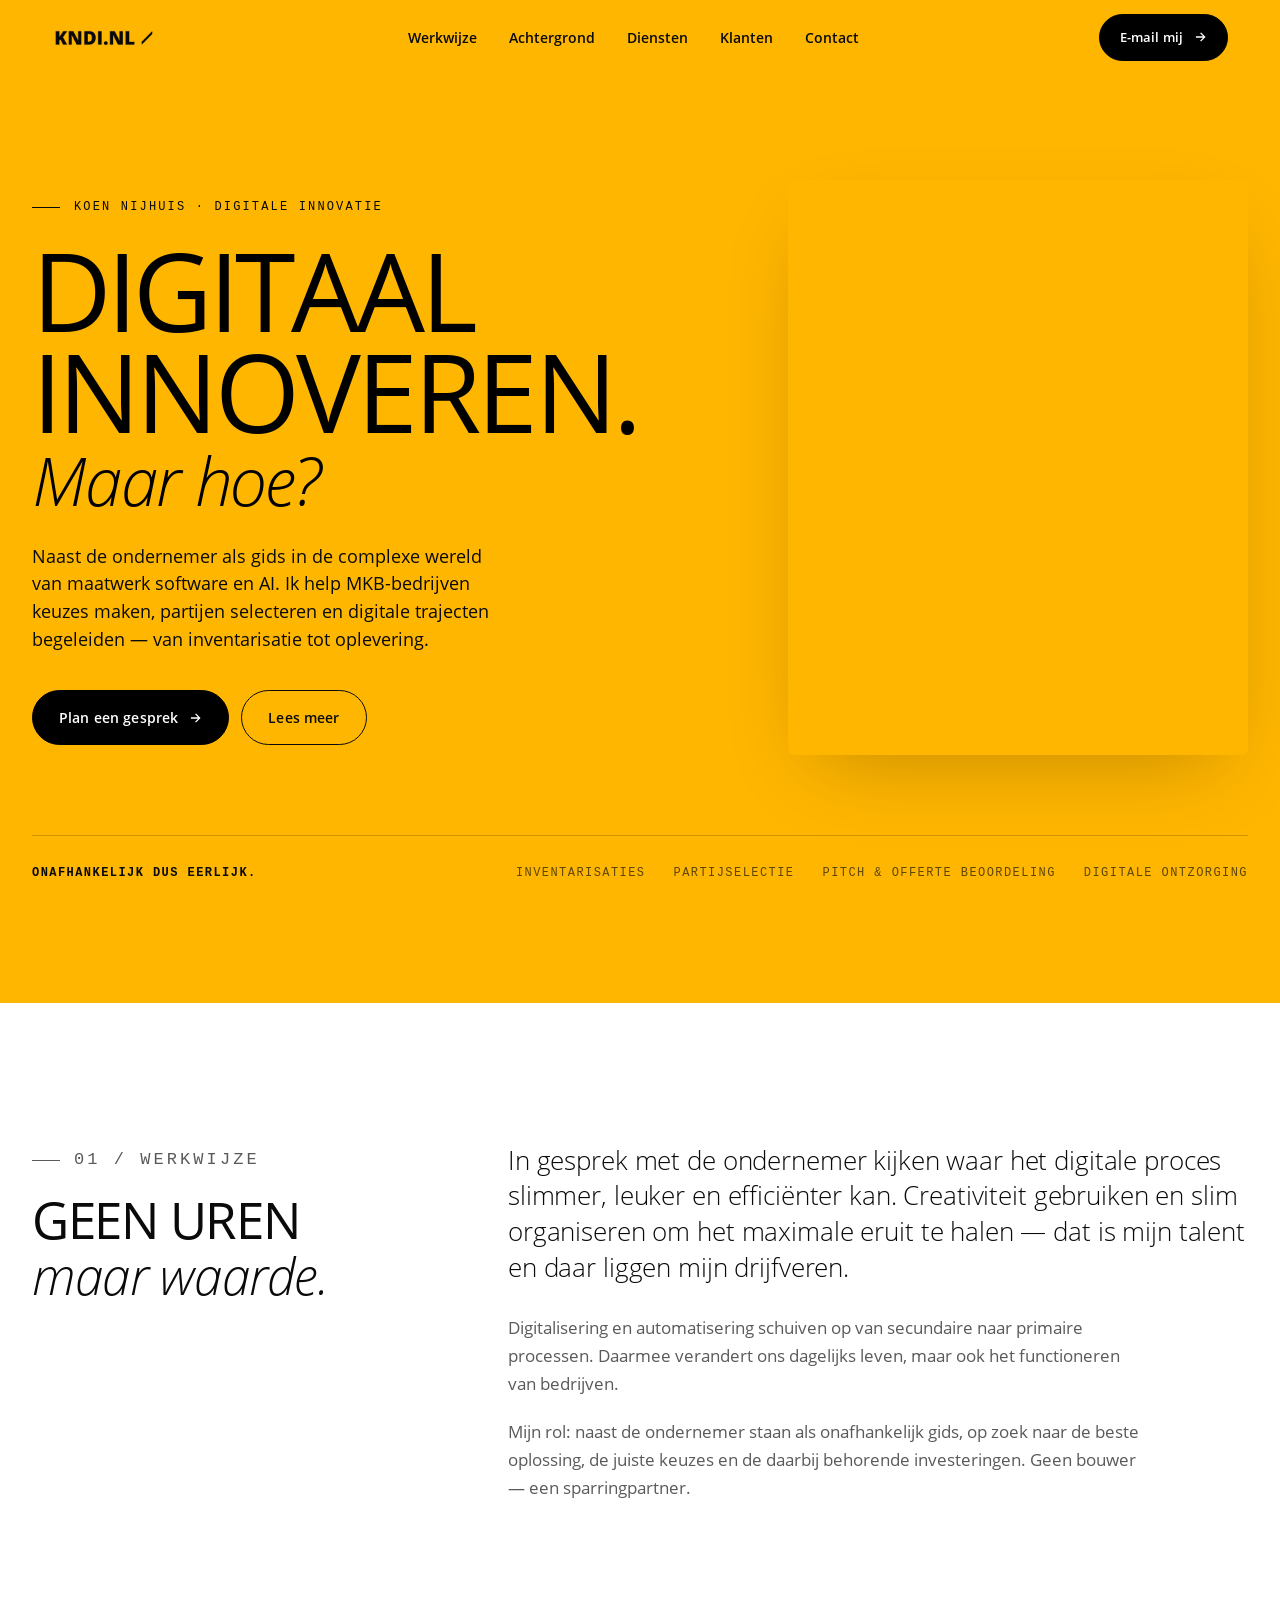
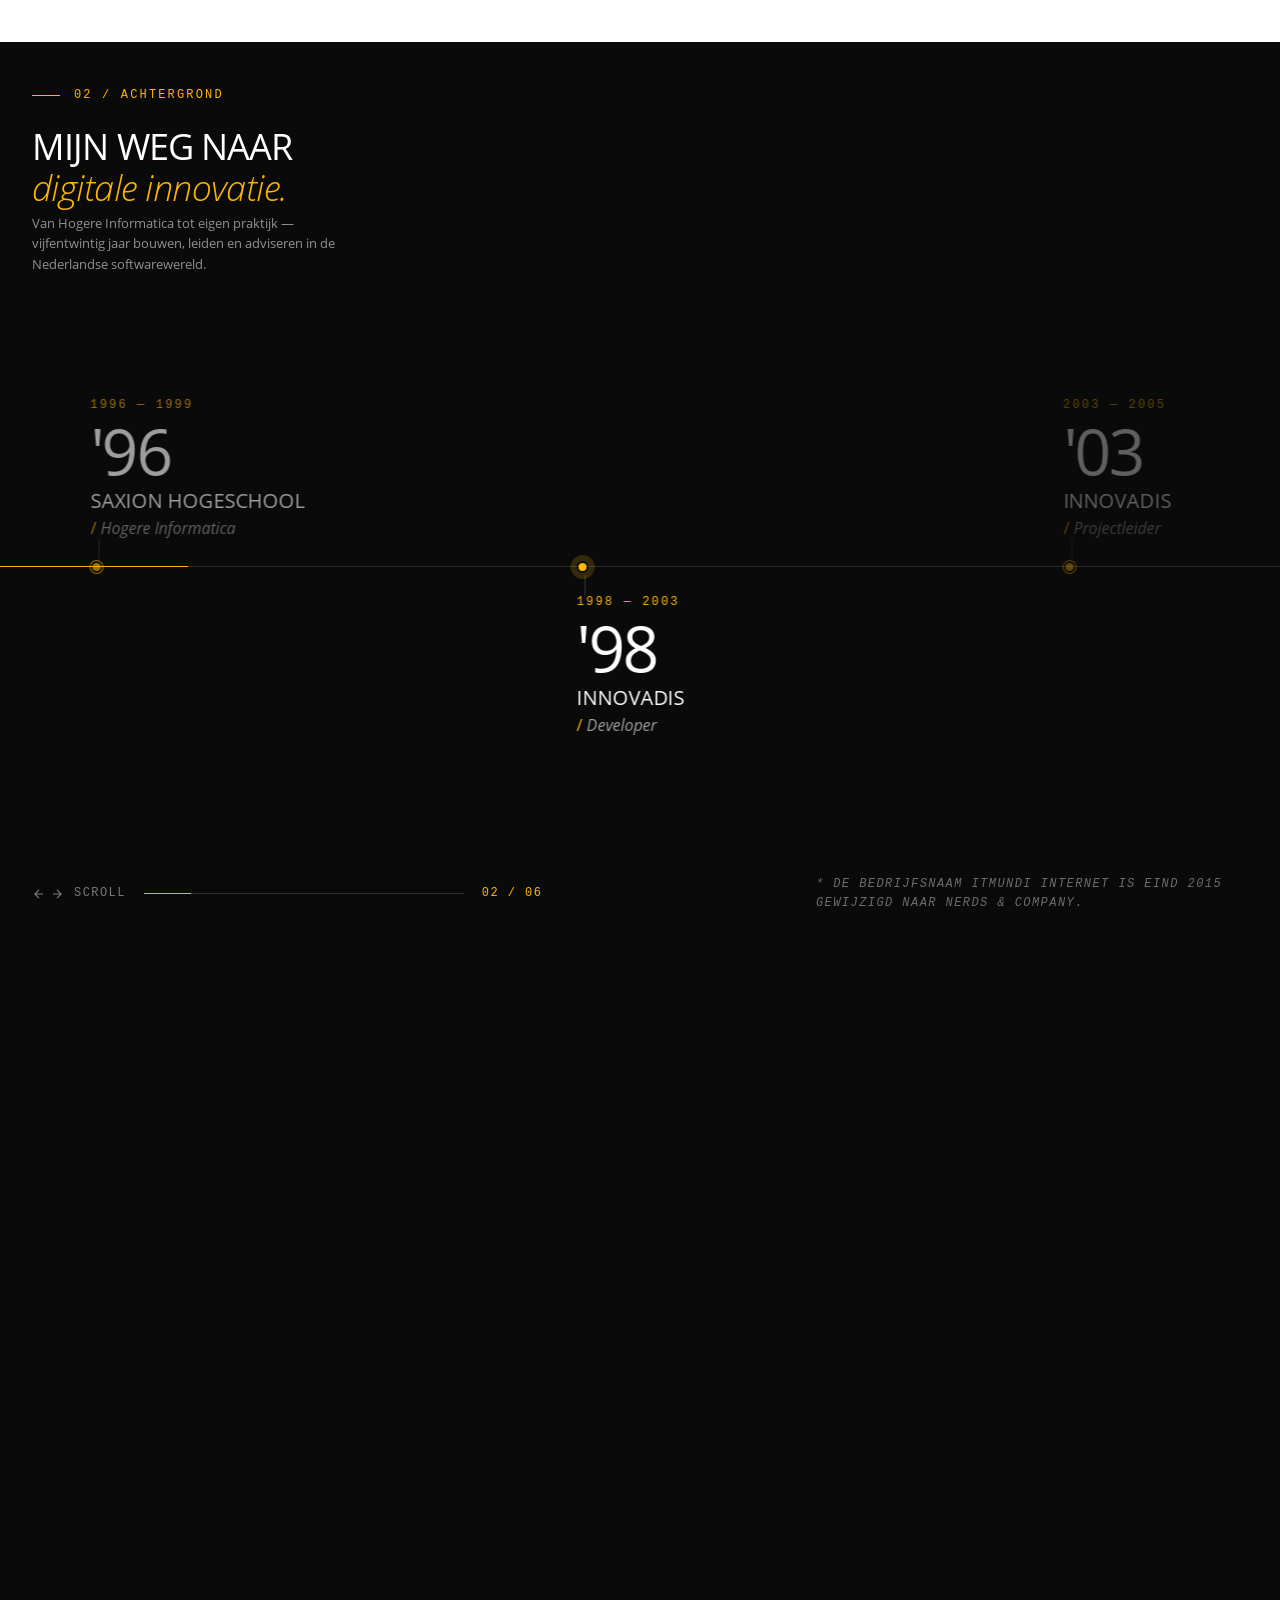
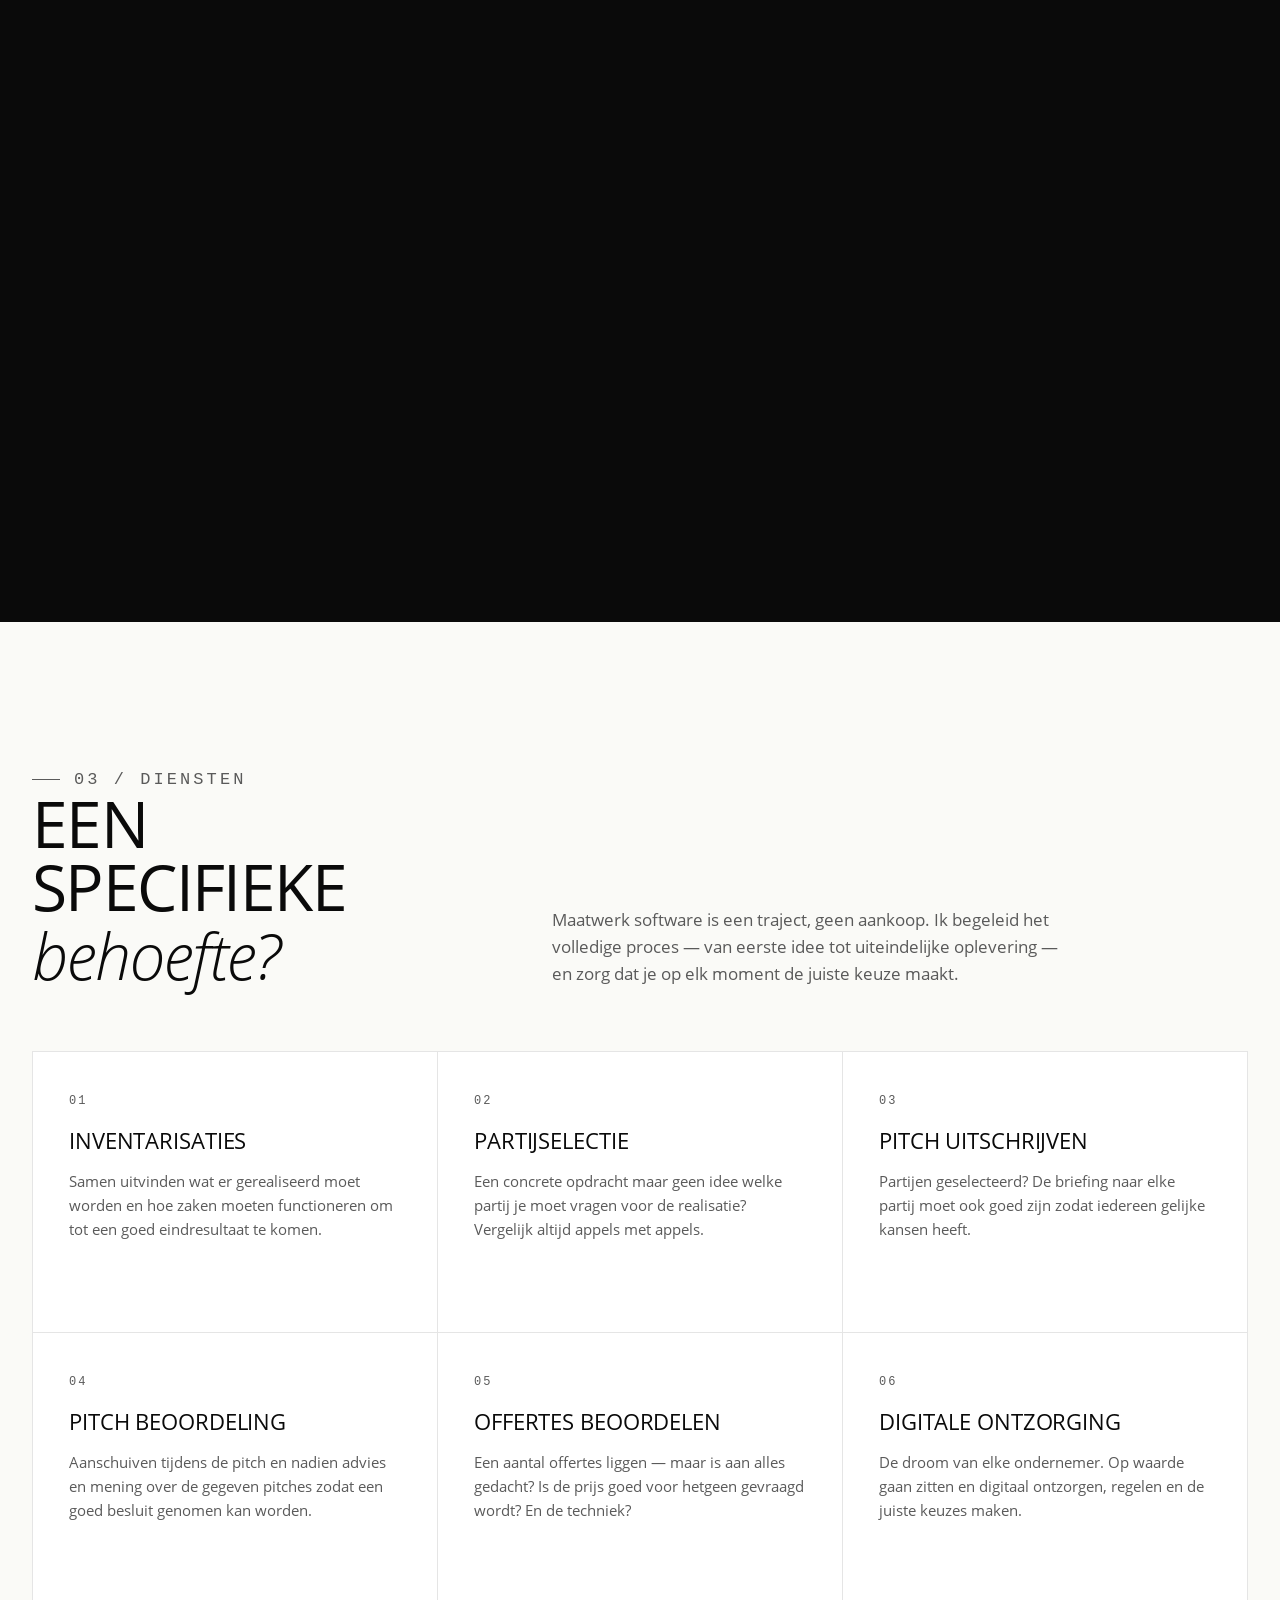
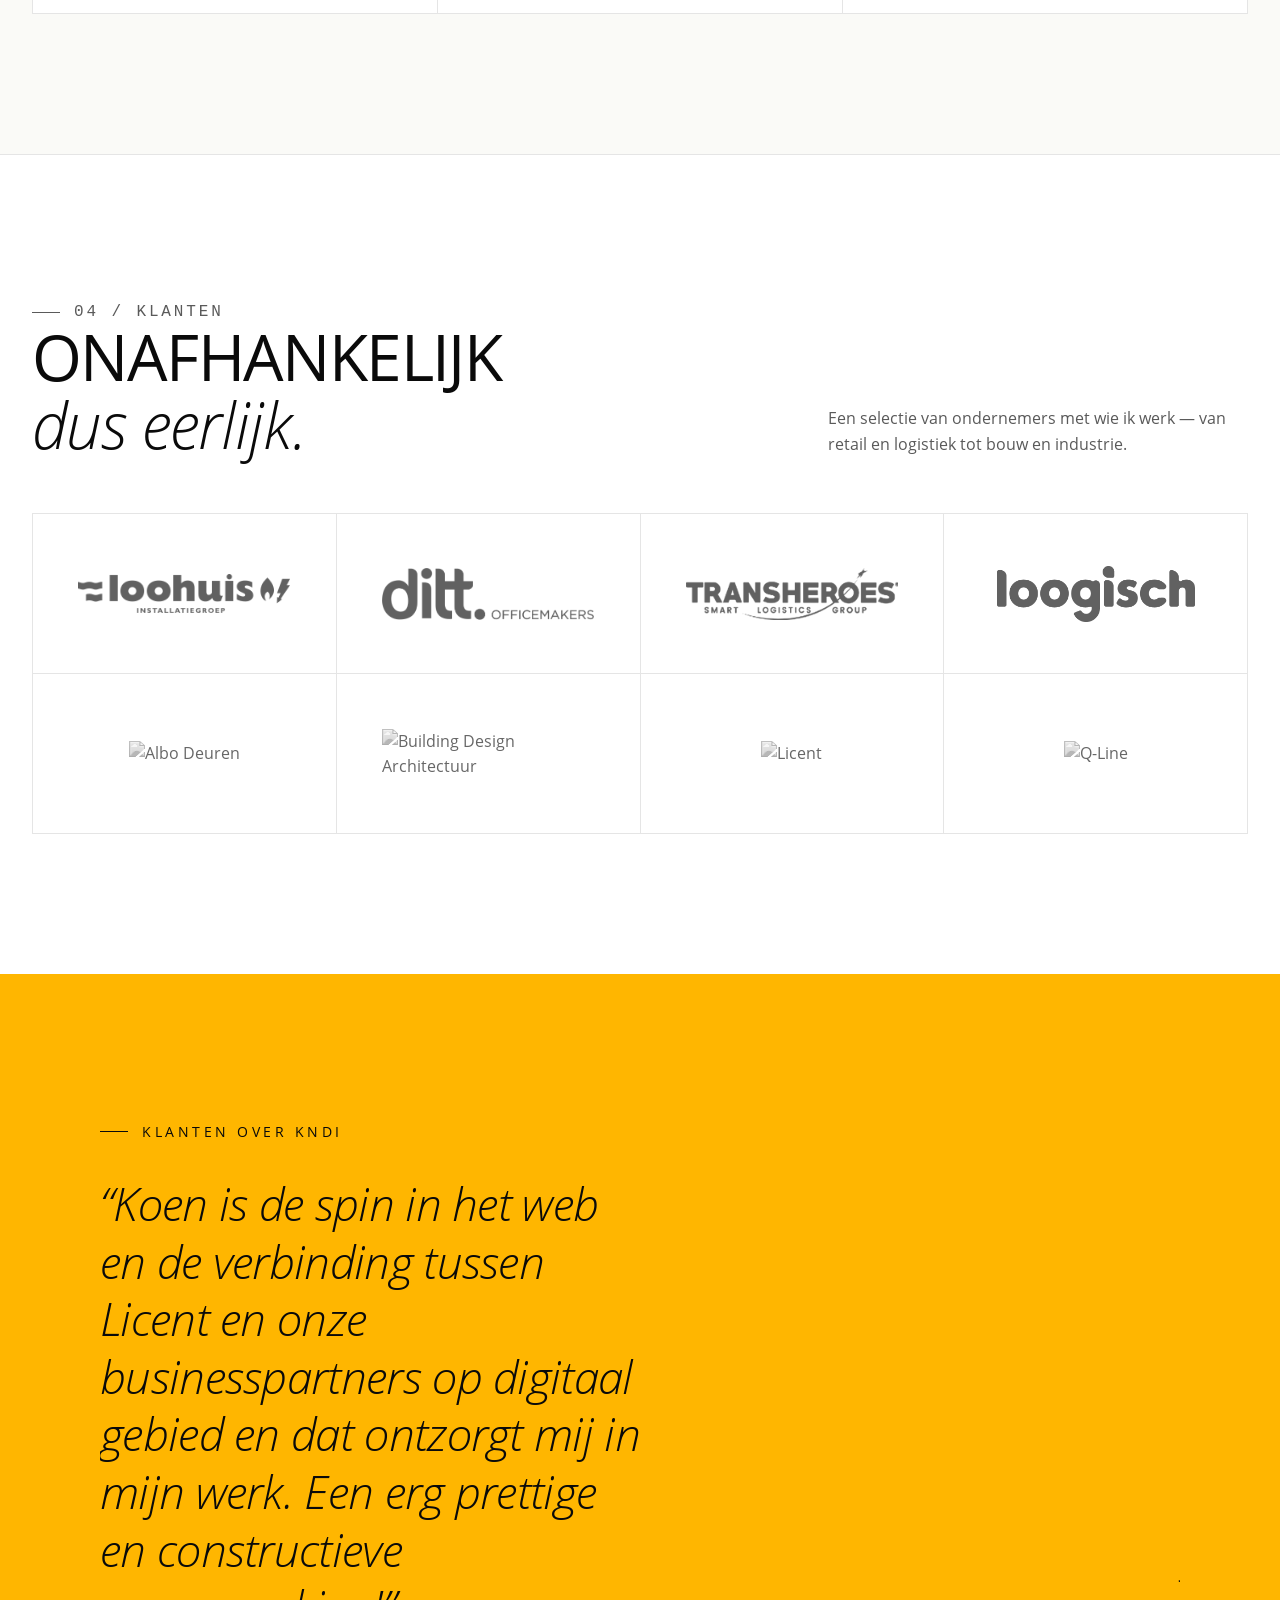
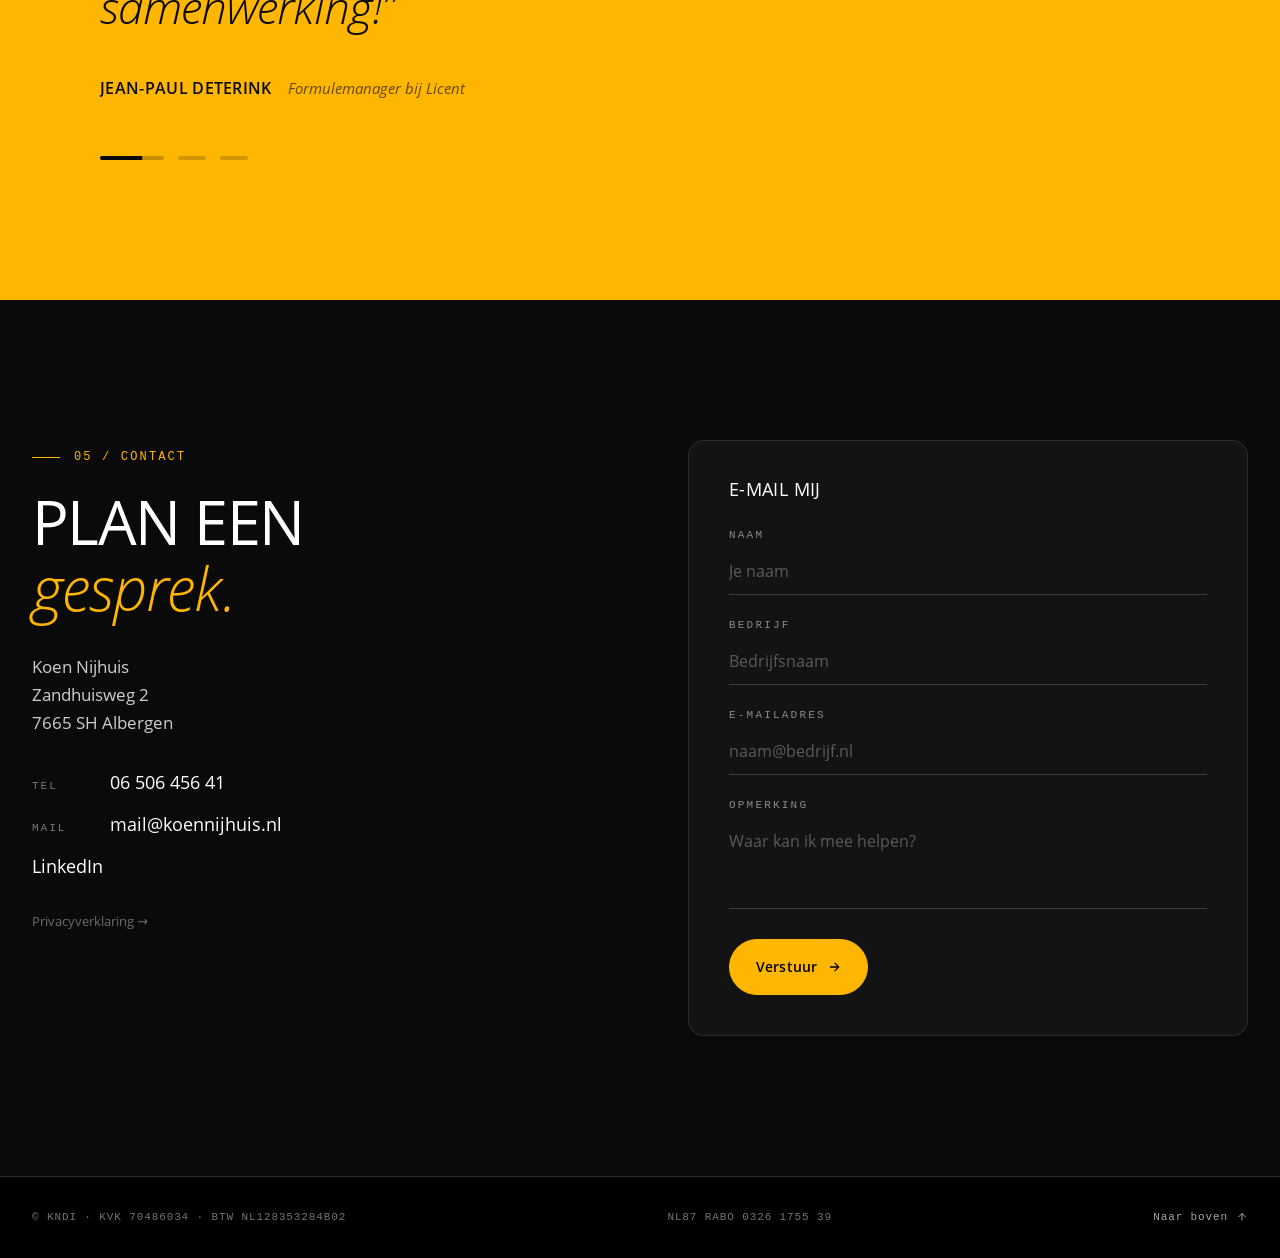
==== index.html @ e03044fb "Move Henry Loohuis testimonial to last position https://claude.ai/code/session_01SZbrzh1fuUZa9vcVeLZ" ====
<!doctype html>
<html lang="nl">
<head>
<meta charset="utf-8">
<meta name="viewport" content="width=device-width, initial-scale=1">
<title>KNDI · Digitaal innoveren. Maar hoe?</title>
<meta name="description" content="Koen Nijhuis Digitale Innovatie — onafhankelijk gids voor MKB-ondernemers in maatwerk software, partijselectie en digitale ontzorging.">
<link rel="stylesheet" href="css/style.css">
<link rel="icon" type="image/png" href="assets/favicon.png">
<link rel="apple-touch-icon" href="assets/favicon.png">
</head>
<body>

<!-- ====================== HEADER ====================== -->
<header class="header" id="header">
  <div class="inner">
    <a href="#hero" class="brand" aria-label="KNDI.NL"></a>
    <nav class="nav" aria-label="primary">
      <a href="#about">Werkwijze</a>
      <a href="#cv">Achtergrond</a>
      <a href="#werkzaamheden">Diensten</a>
      <a href="#klanten">Klanten</a>
      <a href="#contact">Contact</a>
    </nav>
    <a href="#contact" class="cta">
      E-mail mij
      <svg width="14" height="14" viewBox="0 0 24 24" fill="none" stroke="currentColor" stroke-width="2.2"><path d="M5 12h14M13 5l7 7-7 7"/></svg>
    </a>
  </div>
</header>

<!-- ====================== HERO ====================== -->
<section class="hero" id="hero" data-bg="yellow">
  <div class="container">
    <div class="hero-grid">
      <div>
        <p class="eyebrow on-yellow r-up">Koen Nijhuis · Digitale Innovatie</p>
        <h1 class="r-up d1">
          Digitaal innoveren.
          <span class="q">Maar hoe?</span>
        </h1>
        <p class="lead r-up d2">
          Naast de ondernemer als gids in de complexe wereld van maatwerk software en AI.
          Ik help MKB-bedrijven keuzes maken, partijen selecteren en digitale trajecten
          begeleiden &mdash; van inventarisatie tot oplevering.
        </p>
        <div class="hero-actions r-up d3">
          <a href="#contact" class="btn btn-primary">
            Plan een gesprek
            <svg width="14" height="14" viewBox="0 0 24 24" fill="none" stroke="currentColor" stroke-width="2.2"><path d="M5 12h14M13 5l7 7-7 7"/></svg>
          </a>
          <a href="#about" class="btn btn-ghost">Lees meer</a>
        </div>
      </div>

      <div class="hero-photo r-up d2">
        <img src="assets/image-hero.png" alt="Koen Nijhuis">
      </div>
    </div>

    <div class="hero-meta r-up d4">
      <span class="promise">Onafhankelijk dus eerlijk.</span>
      <div class="items">
        <span>Inventarisaties</span>
        <span>Partijselectie</span>
        <span>Pitch &amp; offerte beoordeling</span>
        <span>Digitale ontzorging</span>
      </div>
    </div>
  </div>
</section>

<!-- ====================== INTRO / ABOUT ====================== -->
<section class="intro" id="about" data-bg="white">
  <div class="container">
    <div class="intro-grid">
      <div>
        <p class="eyebrow r-up">01 / Werkwijze</p>
        <h2 class="r-up d1">
          Geen uren
          <span class="q">maar waarde.</span>
        </h2>
      </div>
      <div>
        <p class="lede r-up">
          In gesprek met de ondernemer kijken waar het digitale proces slimmer,
          leuker en effici&euml;nter kan. Creativiteit gebruiken en slim organiseren
          om het maximale eruit te halen &mdash; dat is mijn talent en daar
          liggen mijn drijfveren.
        </p>
        <p class="r-up d1">
          Digitalisering en automatisering schuiven op van secundaire naar
          primaire processen. Daarmee verandert ons dagelijks leven, maar ook
          het functioneren van bedrijven.
        </p>
        <p class="r-up d2">
          Mijn rol: naast de ondernemer staan als onafhankelijk gids,
          op zoek naar de beste oplossing, de juiste keuzes en de daarbij
          behorende investeringen. Geen bouwer &mdash; een sparringpartner.
        </p>
      </div>
    </div>
  </div>
</section>

<!-- ====================== CV — horizontal pinned timeline ====================== -->
<section class="cv" id="cv" data-bg="dark">
  <div class="cv-stack" id="cvStack">
    <div class="cv-pin">
      <div class="container cv-head r-up">
        <p class="eyebrow on-dark">02 / Achtergrond</p>
        <h2>
          Mijn weg naar
          <span class="q">digitale innovatie.</span>
        </h2>
        <p class="sub">Van Hogere Informatica tot eigen praktijk &mdash; vijfentwintig jaar bouwen, leiden en adviseren in de Nederlandse softwarewereld.</p>
      </div>

      <div class="cv-rail-wrap">
        <div class="cv-rail"><span id="cvRailFill"></span></div>
        <div class="cv-track" id="cvTrack">
          <article class="cv-item below" data-i="0">
            <span class="node"></span>
            <div class="cv-card">
              <p class="year-range">1996 &mdash; 1999</p>
              <p class="year-big">'96</p>
              <h3 class="what">Saxion Hogeschool</h3>
              <p class="role">Hogere Informatica</p>
            </div>
          </article>
          <article class="cv-item above" data-i="1">
            <span class="node"></span>
            <div class="cv-card">
              <p class="year-range">1998 &mdash; 2003</p>
              <p class="year-big">'98</p>
              <h3 class="what">Innovadis</h3>
              <p class="role">Developer</p>
            </div>
          </article>
          <article class="cv-item below" data-i="2">
            <span class="node"></span>
            <div class="cv-card">
              <p class="year-range">2003 &mdash; 2005</p>
              <p class="year-big">'03</p>
              <h3 class="what">Innovadis</h3>
              <p class="role">Projectleider</p>
            </div>
          </article>
          <article class="cv-item above" data-i="3">
            <span class="node"></span>
            <div class="cv-card">
              <p class="year-range">2005 &mdash; 2015</p>
              <p class="year-big">'05</p>
              <h3 class="what">Itmundi internet</h3>
              <p class="role">Eigenaar</p>
            </div>
          </article>
          <article class="cv-item below" data-i="4">
            <span class="node"></span>
            <div class="cv-card">
              <p class="year-range">2015 &mdash; 2017 *</p>
              <p class="year-big">'15</p>
              <h3 class="what">Nerds &amp; Company</h3>
              <p class="role">Mede-eigenaar</p>
            </div>
          </article>
          <article class="cv-item above" data-i="5">
            <span class="node"></span>
            <div class="cv-card">
              <p class="year-range">2018 &mdash; heden</p>
              <p class="year-big" style="color:var(--y);">'18</p>
              <h3 class="what">KNDI</h3>
              <p class="role">Eigenaar</p>
            </div>
          </article>
        </div>
      </div>

      <div class="container cv-foot">
        <div class="progress-row">
          <span class="hint">
            <span class="arrows">
              <svg viewBox="0 0 24 24" fill="none" stroke="currentColor" stroke-width="2"><path d="M19 12H5M12 19l-7-7 7-7"/></svg>
              <svg viewBox="0 0 24 24" fill="none" stroke="currentColor" stroke-width="2"><path d="M5 12h14M12 5l7 7-7 7"/></svg>
            </span>
            Scroll
          </span>
          <div class="progress"><i id="cvProgress"></i></div>
          <span class="count" id="cvCount">01 / 06</span>
        </div>
        <p class="cv-footnote">* De bedrijfsnaam Itmundi Internet is eind 2015 gewijzigd naar Nerds &amp; Company.</p>
      </div>
    </div>
  </div>
</section>

<!-- ====================== SERVICES ====================== -->
<section class="services" id="werkzaamheden" data-bg="paper">
  <div class="container">
    <div class="services-head">
      <div>
        <p class="eyebrow r-up">03 / Diensten</p>
        <h2 class="r-up d1">
          Een specifieke
          <span class="q">behoefte?</span>
        </h2>
      </div>
      <p class="r-up d2">
        Maatwerk software is een traject, geen aankoop. Ik begeleid het volledige
        proces &mdash; van eerste idee tot uiteindelijke oplevering &mdash; en zorg
        dat je op elk moment de juiste keuze maakt.
      </p>
    </div>

    <div class="service-grid">
      <article class="service r-up">
        <p class="idx">01</p>
        <h3>Inventarisaties</h3>
        <p>Samen uitvinden wat er gerealiseerd moet worden en hoe zaken moeten functioneren om tot een goed eindresultaat te komen.</p>
      </article>
      <article class="service r-up d1">
        <p class="idx">02</p>
        <h3>Partijselectie</h3>
        <p>Een concrete opdracht maar geen idee welke partij je moet vragen voor de realisatie? Vergelijk altijd appels met appels.</p>
      </article>
      <article class="service r-up d2">
        <p class="idx">03</p>
        <h3>Pitch uitschrijven</h3>
        <p>Partijen geselecteerd? De briefing naar elke partij moet ook goed zijn zodat iedereen gelijke kansen heeft.</p>
      </article>
      <article class="service r-up">
        <p class="idx">04</p>
        <h3>Pitch beoordeling</h3>
        <p>Aanschuiven tijdens de pitch en nadien advies en mening over de gegeven pitches zodat een goed besluit genomen kan worden.</p>
      </article>
      <article class="service r-up d1">
        <p class="idx">05</p>
        <h3>Offertes beoordelen</h3>
        <p>Een aantal offertes liggen &mdash; maar is aan alles gedacht? Is de prijs goed voor hetgeen gevraagd wordt? En de techniek?</p>
      </article>
      <article class="service r-up d2">
        <p class="idx">06</p>
        <h3>Digitale ontzorging</h3>
        <p>De droom van elke ondernemer. Op waarde gaan zitten en digitaal ontzorgen, regelen en de juiste keuzes maken.</p>
      </article>
    </div>
  </div>
</section>

<!-- ====================== CLIENTS ====================== -->
<section class="clients" id="klanten" data-bg="white">
  <div class="container">
    <div class="clients-head">
      <div>
        <p class="eyebrow r-up">04 / Klanten</p>
        <h2 class="r-up d1">
          Onafhankelijk
          <span class="q">dus eerlijk.</span>
        </h2>
      </div>
      <p class="r-up d2">Een selectie van ondernemers met wie ik werk &mdash; van retail en logistiek tot bouw en industrie.</p>
    </div>

    <div class="client-strip">
      <div class="client-cell r-up"><img src="assets/client-loohuis.png" alt="Loohuis"></div>
      <div class="client-cell r-up d1"><img src="assets/client-ditt.png" alt="DITT"></div>
      <div class="client-cell r-up d2"><img src="assets/client-tlogo.png" alt="T-Logo"></div>
      <div class="client-cell r-up d3"><img src="assets/client-loogisch.png" alt="Loogisch"></div>
      <div class="client-cell r-up"><img src="assets/client-albo.png" alt="Albo Deuren"></div>
      <div class="client-cell r-up d1"><img src="assets/client-buildingdesign.png" alt="Building Design Architectuur"></div>
      <div class="client-cell r-up d2"><img src="assets/client-licent.png" alt="Licent"></div>
      <div class="client-cell r-up d3"><img src="assets/client-qline.png" alt="Q-Line"></div>
    </div>
  </div>
</section>

<!-- ====================== TESTIMONIAL ====================== -->
<section class="testimonial" data-bg="yellow">
  <div class="container">
    <p class="mark r-up">Klanten over KNDI</p>
    <div class="t-slider r-up d1" id="tSlider">
      <div class="t-viewport">
        <div class="t-track" id="tTrack">
          <figure class="t-slide">
            <blockquote class="quote">
              &ldquo;Koen is de spin in het web en de verbinding tussen Licent en onze
              businesspartners op digitaal gebied en dat ontzorgt mij in mijn werk.
              Een erg prettige en constructieve samenwerking!&rdquo;
            </blockquote>
            <figcaption class="cite">
              <span class="name">Jean-Paul Deterink</span>
              <span class="role">Formulemanager bij Licent</span>
            </figcaption>
          </figure>
          <figure class="t-slide">
            <blockquote class="quote">
              &ldquo;Bewust voor Koen als onze &lsquo;regisseur&rsquo; gekozen m.b.t.
              herontwikkeling van onze eigen software. Korte lijnen, pragmatisch en
              plezierig in contact.&rdquo;
            </blockquote>
            <figcaption class="cite">
              <span class="name">Jan Brink</span>
              <span class="role">Owner at Ditt BV</span>
            </figcaption>
          </figure>
          <figure class="t-slide">
            <blockquote class="quote">
              &ldquo;Koen begeleidt voor ons het project en de koppelingen tussen meerdere
              digitale (online) omgevingen. Dat geeft ons rust! We hoeven de voortgang niet
              zelf te bewaken. Op deze manier wordt er effici&euml;nt gewerkt.&rdquo;
            </blockquote>
            <figcaption class="cite">
              <span class="name">Henry Loohuis</span>
              <span class="role">CEO at Loogisch NL en Loogisch GmbH</span>
            </figcaption>
          </figure>
        </div>
      </div>
      <div class="t-nav">
        <div class="t-dots" id="tDots" aria-label="Reviews"></div>
      </div>
    </div>
  </div>
</section>

<!-- ====================== CONTACT ====================== -->
<section class="contact" id="contact" data-bg="dark">
  <div class="container contact-grid">
    <div class="contact-info">
      <p class="eyebrow on-dark r-up">05 / Contact</p>
      <h2 class="r-up d1">
        Plan een
        <span class="q">gesprek.</span>
      </h2>
      <address class="r-up d2">
        Koen Nijhuis<br>
        Zandhuisweg 2<br>
        7665 SH Albergen
      </address>

      <div class="contact-links">
        <a href="tel:0650645641" class="r-up d2"><span class="lbl">Tel</span>06 506 456 41</a>
        <a href="mailto:mail@koennijhuis.nl" class="r-up d3"><span class="lbl">Mail</span>mail@koennijhuis.nl</a>
        <a href="https://www.linkedin.com/in/koennijhuis/" target="_blank" rel="noopener noreferrer" class="r-up d3">LinkedIn</a>
        <a href="#privacy" class="legal r-up d4">Privacyverklaring &rarr;</a>
      </div>
    </div>

    <div class="contact-form-card r-up d2">
      <h3>E-mail mij</h3>
      <div class="contact-success" id="contactSuccess" hidden>
        <h4>Bedankt voor je reactie.</h4>
        <p>Ik neem zo spoedig mogelijk contact met je op.</p>
      </div>
      <form class="contact-form" id="contactForm" novalidate>

        <input type="hidden" name="access_key" value="68002fb2-8ea9-41bf-a387-404ba9297ce1">
        <input type="hidden" name="subject" value="Nieuw bericht via KNDI.nl">
        <input type="hidden" name="from_name" value="KNDI Website">
        <input type="checkbox" name="botcheck" style="display:none">

        <div class="field">
          <label for="f-name">Naam</label>
          <input id="f-name" name="name" type="text" autocomplete="name" placeholder="Je naam" required>
        </div>
        <div class="field">
          <label for="f-company">Bedrijf</label>
          <input id="f-company" name="company" type="text" autocomplete="organization" placeholder="Bedrijfsnaam" required>
        </div>
        <div class="field">
          <label for="f-email">E-mailadres</label>
          <input id="f-email" name="email" type="email" autocomplete="email" placeholder="naam@bedrijf.nl" required>
        </div>
        <div class="field">
          <label for="f-msg">Opmerking</label>
          <textarea id="f-msg" name="message" rows="3" placeholder="Waar kan ik mee helpen?" required></textarea>
        </div>
        <div class="submit-row">
          <button type="submit" class="btn btn-yellow" id="submitBtn">
            Verstuur
            <svg width="14" height="14" viewBox="0 0 24 24" fill="none" stroke="currentColor" stroke-width="2.2"><path d="M5 12h14M13 5l7 7-7 7"/></svg>
          </button>
        </div>
        <p class="form-error" id="formError" hidden>
          Er ging iets mis. Probeer het opnieuw of mail direct naar <a href="mailto:mail@koennijhuis.nl">mail@koennijhuis.nl</a>.
        </p>
      </form>
    </div>
  </div>
</section>

<!-- ====================== FOOTER ====================== -->
<footer class="footer">
  <div class="container inner">
    <span>&copy; KNDI &middot; KVK 70486034 &middot; BTW NL128353284B02</span>
    <span>NL87 RABO 0326 1755 39</span>
    <a href="#hero">
      Naar boven
      <svg width="12" height="12" viewBox="0 0 24 24" fill="none" stroke="currentColor" stroke-width="2"><path d="M12 19V5M5 12l7-7 7 7"/></svg>
    </a>
  </div>
</footer>

<script src="js/app.js"></script>
</body>
</html>
---- css/style.css ----
/* ============================================================
   KNDI — Koen Nijhuis Digitale Innovatie
   ============================================================ */

/* ---------- Fonts ---------- */
@font-face { font-family: 'Open Sans'; font-style: normal; font-weight: 300; font-display: swap; src: url('../fonts/OpenSans-Light.ttf') format('truetype'); }
@font-face { font-family: 'Open Sans'; font-style: italic; font-weight: 300; font-display: swap; src: url('../fonts/OpenSans-LightItalic.ttf') format('truetype'); }
@font-face { font-family: 'Open Sans'; font-style: normal; font-weight: 400; font-display: swap; src: url('../fonts/OpenSans-Regular.ttf') format('truetype'); }
@font-face { font-family: 'Open Sans'; font-style: italic; font-weight: 400; font-display: swap; src: url('../fonts/OpenSans-Italic.ttf') format('truetype'); }
@font-face { font-family: 'Open Sans'; font-style: normal; font-weight: 600; font-display: swap; src: url('../fonts/OpenSans-Semibold.ttf') format('truetype'); }
@font-face { font-family: 'Open Sans'; font-style: normal; font-weight: 700; font-display: swap; src: url('../fonts/OpenSans-Bold.ttf') format('truetype'); }
@font-face { font-family: 'Open Sans'; font-style: normal; font-weight: 800; font-display: swap; src: url('../fonts/OpenSans-ExtraBold.ttf') format('truetype'); }

@import url('https://fonts.googleapis.com/css2?family=Archivo+Black&family=JetBrains+Mono:wght@400;500&display=swap');

/* ---------- Tokens ---------- */
:root {
  --y:        #FFB600;
  --y-dark:   #E89F00;
  --k:        #000000;
  --w:        #ffffff;
  --ink:      #0A0A0A;
  --ink-2:    #1a1a1a;
  --muted:    #5a5a5a;
  --muted-2:  #8a8a8a;
  --line:     #E5E5E5;
  --line-2:   #2A2A2A;
  --paper:    #FAFAF7;

  --display: 'Archivo Black', 'Open Sans', system-ui, sans-serif;
  --sans:    'Open Sans', system-ui, sans-serif;
  --mono:    'JetBrains Mono', ui-monospace, monospace;
  --ease:    cubic-bezier(0.22, 1, 0.36, 1);
}

/* ---------- Reset ---------- */
* { box-sizing: border-box; }
html, body {
  margin: 0; padding: 0;
  background: var(--w);
  color: var(--ink);
  font-family: var(--sans);
  font-size: 16px;
  line-height: 1.55;
  -webkit-font-smoothing: antialiased;
  -moz-osx-font-smoothing: grayscale;
}
html { overflow-x: clip; }
body { overflow-x: clip; }
a { color: inherit; text-decoration: none; }
img { display: block; max-width: 100%; }
button { font: inherit; }

/* ---------- Container ---------- */
.container { width: min(1240px, 100% - 64px); margin: 0 auto; }
@media (max-width: 720px) {
  .container { width: calc(100% - 40px); }
}

/* ---------- Eyebrow / utility type ---------- */
.eyebrow {
  font-family: var(--mono);
  font-size: 12px;
  font-weight: 500;
  letter-spacing: .18em;
  text-transform: uppercase;
  color: var(--muted);
  margin: 0 0 24px;
  display: inline-flex; align-items: center; gap: 14px;
}
.eyebrow::before {
  content: ''; width: 28px; height: 1px; background: currentColor;
  flex-shrink: 0;
}
.eyebrow.on-yellow { color: var(--ink); }
.eyebrow.on-dark   { color: var(--y); }

/* ---------- Headings ---------- */
h1, h2, h3, h4 { font-family: var(--display); font-weight: 400; letter-spacing: -0.025em; line-height: 0.98; margin: 0; text-transform: uppercase; }
.q {
  font-family: var(--sans);
  font-style: italic;
  font-weight: 300;
  text-transform: none;
  letter-spacing: -0.015em;
}

/* ---------- Header ---------- */
.header {
  position: fixed; inset: 0 0 auto 0;
  z-index: 100;
  display: flex; align-items: center;
  height: 76px;
  background: transparent;
  color: var(--ink);
  transition: background .35s var(--ease), color .35s var(--ease), height .35s var(--ease), border-color .35s var(--ease);
  border-bottom: 1px solid transparent;
}
.header.scrolled {
  background: rgba(255,255,255,0.92);
  backdrop-filter: blur(12px) saturate(140%);
  -webkit-backdrop-filter: blur(12px) saturate(140%);
  color: var(--ink);
  height: 64px;
  border-bottom-color: var(--line);
}
.header.on-dark.scrolled {
  background: rgba(0,0,0,0.85);
  color: var(--w);
  border-bottom-color: var(--line-2);
}
.header .inner {
  width: 100%; max-width: 1240px; margin: 0 auto;
  padding: 0 32px;
  display: flex; align-items: center; justify-content: space-between; gap: 32px;
}
.brand {
  display: block;
  height: 52px;
  width: 116px;
  background-color: currentColor;
  -webkit-mask: url('../assets/logo-wordmark-slash.png') no-repeat left center / contain;
          mask: url('../assets/logo-wordmark-slash.png') no-repeat left center / contain;
  transition: color .35s var(--ease);
}

.nav { display: flex; gap: 32px; font-size: 14px; font-weight: 600; }
.nav a {
  position: relative;
  padding: 8px 0;
  color: inherit;
  transition: color .2s var(--ease);
}
.nav a::after {
  content: ''; position: absolute; left: 0; bottom: 4px;
  height: 1px; width: 100%; background: currentColor;
  transform: scaleX(0); transform-origin: left;
  transition: transform .35s var(--ease);
}
.nav a:hover::after { transform: scaleX(1); }

.cta {
  display: inline-flex; align-items: center; gap: 10px;
  background: var(--k);
  color: var(--w);
  font-weight: 600;
  font-size: 13px;
  letter-spacing: .01em;
  padding: 12px 20px;
  border-radius: 999px;
  border: 1px solid var(--k);
  transition: background .2s var(--ease), color .2s var(--ease), transform .2s var(--ease);
}
.cta:hover { background: var(--y); color: var(--k); border-color: var(--y); }
.cta svg { transition: transform .25s var(--ease); }
.cta:hover svg { transform: translateX(3px); }

/* ---------- Button ---------- */
.btn {
  display: inline-flex; align-items: center; gap: 10px;
  padding: 16px 26px;
  border-radius: 999px;
  font-family: var(--sans);
  font-weight: 600;
  font-size: 14px;
  letter-spacing: .01em;
  border: 1px solid currentColor;
  cursor: pointer;
  transition: background .2s var(--ease), color .2s var(--ease), border-color .2s var(--ease), transform .2s var(--ease);
  white-space: nowrap;
  background: transparent;
}
.btn svg { transition: transform .25s var(--ease); }
.btn:hover svg { transform: translateX(3px); }
.btn-primary {
  background: var(--k); color: var(--w); border-color: var(--k);
}
.btn-primary:hover { background: var(--ink-2); }
.btn-ghost {
  background: transparent; color: var(--ink); border-color: var(--ink);
}
.btn-ghost:hover { background: var(--k); color: var(--w); }
.btn-yellow {
  background: var(--y); color: var(--k); border-color: var(--y);
}
.btn-yellow:hover { background: var(--y-dark); border-color: var(--y-dark); }
.btn-outline-light {
  background: transparent; color: var(--w); border-color: rgba(255,255,255,0.4);
}
.btn-outline-light:hover { background: var(--w); color: var(--k); border-color: var(--w); }

/* ============================================================
   HERO
   ============================================================ */
.hero {
  position: relative;
  background: var(--y);
  color: var(--k);
  padding: 140px 0 80px;
  min-height: 100vh;
  display: flex; flex-direction: column;
}
.hero .container { display: flex; flex-direction: column; flex: 1; justify-content: center; padding: 40px 0; }

.hero-grid {
  display: grid;
  grid-template-columns: minmax(0, 1.2fr) minmax(0, 1fr);
  gap: 80px;
  align-items: center;
}
.hero h1 {
  font-size: clamp(56px, 8.5vw, 132px);
  line-height: 0.92;
  letter-spacing: -0.035em;
  margin: 0 0 14px;
}
.hero h1 .q {
  display: block;
  font-size: 0.62em;
  margin-top: 8px;
  letter-spacing: -0.025em;
}
.hero .lead {
  font-size: clamp(17px, 1.4vw, 19px);
  line-height: 1.55;
  margin: 32px 0 36px;
  max-width: 480px;
  color: var(--ink);
  font-weight: 400;
}
.hero-actions { display: flex; gap: 12px; flex-wrap: wrap; }

.hero-photo {
  position: relative;
  aspect-ratio: 4 / 5;
  width: 100%;
  max-width: 460px;
  justify-self: end;
  border-radius: 6px;
  overflow: hidden;
  will-change: transform;
  box-shadow: 0 30px 80px -30px rgba(0,0,0,0.25);
}
.hero-photo img {
  width: 100%; height: 100%;
  object-fit: cover;
  transform: scale(1.05);
  will-change: transform;
}

/* Meta strip below hero */
.hero-meta {
  margin-top: 80px;
  padding-top: 28px;
  border-top: 1px solid rgba(0,0,0,0.18);
  display: flex; justify-content: space-between; align-items: baseline; gap: 32px;
  font-family: var(--mono);
  font-size: 12px;
  letter-spacing: .12em;
  text-transform: uppercase;
  color: var(--ink);
  flex-wrap: wrap;
}
.hero-meta .items {
  display: flex; gap: 28px; flex-wrap: wrap;
  font-weight: 500;
}
.hero-meta .items span { opacity: 0.65; transition: opacity .25s var(--ease); }
.hero-meta .items span:hover { opacity: 1; }
.hero-meta .promise { font-weight: 600; }

/* ============================================================
   INTRO / ABOUT
   ============================================================ */
.intro {
  background: var(--w);
  color: var(--ink);
  padding: 140px 0;
}
.intro-grid {
  display: grid;
  grid-template-columns: minmax(0, 380px) minmax(0, 1fr);
  gap: 96px;
  align-items: start;
}
.intro h2 {
  font-size: clamp(36px, 4vw, 64px);
  letter-spacing: -0.025em;
}
.intro h2 .q { display: block; margin-top: 6px; }
.intro .lede {
  font-size: clamp(22px, 2vw, 28px);
  line-height: 1.4;
  font-weight: 300;
  color: var(--ink);
  margin: 0 0 28px;
  letter-spacing: -0.005em;
  text-wrap: pretty;
}
.intro p {
  font-size: 17px;
  line-height: 1.65;
  color: var(--muted);
  margin: 0 0 20px;
  max-width: 64ch;
}
.intro p:last-child { margin-bottom: 0; }

/* ============================================================
   CV — horizontal pinned timeline
   ============================================================ */
.cv {
  background: var(--ink);
  color: var(--w);
  position: relative;
}
.cv-stack { height: 420vh; position: relative; }
.cv-pin {
  position: sticky; top: 0;
  height: 100vh;
  overflow: hidden;
  display: grid;
  grid-template-rows: auto 1fr auto;
}
.cv-head {
  padding: 36px 0 10px;
}
.cv-head h2 {
  font-size: clamp(26px, 2.8vw, 42px);
  letter-spacing: -0.025em;
  line-height: 0.98;
  max-width: 18ch;
}
.cv-head h2 .q {
  display: block; color: var(--y);
  margin-top: 6px;
}
.cv-head .sub {
  margin: 8px 0 0;
  color: rgba(255,255,255,0.55);
  font-size: 13px;
  max-width: 44ch;
}

.cv-rail-wrap {
  position: relative;
  align-self: center;
  height: 100%;
  overflow: hidden;
}
.cv-rail {
  position: absolute;
  top: 50%; left: 0; right: 0;
  height: 1px;
  background: rgba(255,255,255,0.12);
  z-index: 1;
}
.cv-rail::before {
  content: ''; position: absolute; inset: 0;
  background: var(--y);
  transform: scaleX(0); transform-origin: left;
  will-change: transform;
}

.cv-track {
  position: absolute;
  inset: 0;
  display: flex;
  align-items: center;
  padding-left: 6vw;
  padding-right: 6vw;
  gap: 8vw;
  will-change: transform;
}
.cv-item {
  flex-shrink: 0;
  width: 30vw;
  min-width: 320px;
  max-width: 440px;
  height: 100%;
  position: relative;
  transition: opacity .35s var(--ease);
  opacity: 0.35;
}
.cv-card {
  position: absolute;
  left: 0;
  right: 0;
}
.cv-item.below .cv-card { bottom: calc(50% + 26px); }
.cv-item.above .cv-card { top: calc(50% + 26px); }
.cv-item.active { opacity: 1; }
.cv-item.passed { opacity: 0.6; }

.cv-item .year-range {
  font-family: var(--mono);
  font-size: 12px;
  letter-spacing: .18em;
  text-transform: uppercase;
  color: var(--y);
  margin: 0 0 8px;
}
.cv-item .year-big {
  font-family: var(--display);
  font-size: clamp(54px, 5vw, 84px);
  line-height: 0.9;
  letter-spacing: -0.04em;
  margin: 0;
  color: var(--w);
}
.cv-item .what {
  font-family: var(--display);
  font-size: clamp(20px, 1.6vw, 26px);
  text-transform: uppercase;
  letter-spacing: -0.005em;
  margin: 10px 0 6px;
  color: var(--w);
}
.cv-item .role {
  font-style: italic;
  color: rgba(255,255,255,0.6);
  font-size: 16px;
  margin: 0;
}
.cv-item .role::before { content: '/ '; color: var(--y); font-style: normal; }

.cv-item .node {
  position: absolute;
  left: 0;
  top: 50%;
  width: 12px;
  height: 12px;
  border-radius: 50%;
  background: var(--y);
  transform: translateY(-50%);
  z-index: 2;
  border: 2px solid var(--ink);
  box-shadow: 0 0 0 1px var(--y);
}
.cv-item.active .node {
  background: var(--y);
  box-shadow: 0 0 0 6px rgba(255,182,0,0.18);
}
.cv-item .node::before, .cv-item .node::after {
  content: '';
  position: absolute;
  left: 6px;
  width: 1px;
  background: rgba(255,255,255,0.18);
}
.cv-item.above .node::before { top: 12px; height: 20px; }
.cv-item.below .node::after  { bottom: 12px; height: 20px; }

.cv-foot {
  padding: 14px 0 18px;
  display: flex;
  align-items: center;
  justify-content: space-between;
  gap: 24px;
  font-family: var(--mono);
  font-size: 12px;
  letter-spacing: .12em;
  text-transform: uppercase;
  color: rgba(255,255,255,0.45);
}
.cv-foot .progress-row {
  flex: 1;
  display: flex; align-items: center; gap: 18px;
}
.cv-foot .progress {
  flex: 1;
  max-width: 320px;
  height: 1px;
  background: rgba(255,255,255,0.15);
  position: relative;
}
.cv-foot .progress i {
  position: absolute; inset: 0;
  background: var(--y);
  transform: scaleX(0);
  transform-origin: left;
  will-change: transform;
}
.cv-foot .count { color: var(--y); }
.cv-foot .hint { display: inline-flex; align-items: center; gap: 10px; }
.cv-foot .hint .arrows { display: inline-flex; gap: 4px; }
.cv-foot .hint .arrows svg { width: 14px; height: 14px; }
.cv-footnote {
  font-style: italic;
  color: rgba(255,255,255,0.4);
  font-size: 12px;
  max-width: 60ch;
}

/* ============================================================
   SERVICES — clean grid
   ============================================================ */
.services {
  background: var(--paper);
  color: var(--ink);
  padding: 140px 0;
}
.services-head {
  display: grid;
  grid-template-columns: minmax(0, 440px) minmax(0, 1fr);
  gap: 80px;
  align-items: end;
  margin-bottom: 64px;
}
.services-head h2 {
  font-size: clamp(40px, 5vw, 80px);
  letter-spacing: -0.025em;
}
.services-head h2 .q { display: block; margin-top: 6px; }
.services-head p {
  font-size: 17px;
  line-height: 1.6;
  color: var(--muted);
  margin: 0;
  max-width: 52ch;
}

.service-grid {
  display: grid;
  grid-template-columns: repeat(3, 1fr);
  gap: 1px;
  background: var(--line);
  border: 1px solid var(--line);
}
.service {
  background: var(--w);
  padding: 40px 36px 44px;
  display: flex; flex-direction: column;
  gap: 14px;
  position: relative;
  transition: background .25s var(--ease), color .25s var(--ease);
  min-height: 280px;
}
.service .idx {
  font-family: var(--mono);
  font-size: 12px;
  letter-spacing: .18em;
  color: var(--muted);
  margin: 0 0 4px;
  transition: color .25s var(--ease);
}
.service h3 {
  font-family: var(--display);
  font-size: 22px;
  letter-spacing: -0.005em;
  margin: 0 0 4px;
  text-transform: uppercase;
}
.service p {
  font-size: 15px;
  line-height: 1.6;
  color: var(--muted);
  margin: 0;
  transition: color .25s var(--ease);
}
.service:hover { background: var(--k); color: var(--w); }
.service:hover .idx, .service:hover p { color: rgba(255,255,255,0.85); }
.service:hover h3 { color: var(--y); }

/* ============================================================
   CLIENTS
   ============================================================ */
.clients {
  background: var(--w);
  color: var(--ink);
  padding: 140px 0;
  border-top: 1px solid var(--line);
}
.clients-head {
  display: grid;
  grid-template-columns: minmax(0, 1fr) minmax(0, 420px);
  gap: 80px;
  align-items: end;
  margin-bottom: 56px;
}
.clients-head h2 {
  font-size: clamp(40px, 5vw, 80px);
  letter-spacing: -0.025em;
}
.clients-head h2 .q { display: block; margin-top: 6px; }
.clients-head p { font-size: 16px; color: var(--muted); margin: 0; line-height: 1.6; }

.client-strip {
  display: grid;
  grid-template-columns: repeat(4, 1fr);
  border-top: 1px solid var(--line);
  border-left: 1px solid var(--line);
}
.client-cell {
  height: 160px;
  display: flex; align-items: center; justify-content: center;
  border-right: 1px solid var(--line);
  border-bottom: 1px solid var(--line);
  position: relative;
  transition: background .25s var(--ease);
}
.client-cell img {
  max-height: 56px;
  max-width: 70%;
  object-fit: contain;
  filter: grayscale(1) contrast(0.9);
  opacity: 0.65;
  transition: filter .3s var(--ease), opacity .3s var(--ease);
}
.client-cell:hover img { filter: grayscale(0); opacity: 1; }
.client-name {
  font-family: var(--sans);
  font-weight: 700;
  font-size: clamp(15px, 1.35vw, 20px);
  letter-spacing: -0.01em;
  text-align: center;
  text-wrap: balance;
  line-height: 1.15;
  padding: 0 16px;
  color: var(--ink);
  opacity: 0.5;
  transition: opacity .3s var(--ease);
}
.client-cell:hover .client-name { opacity: 1; }

/* ============================================================
   TESTIMONIAL
   ============================================================ */
.testimonial {
  background: var(--y);
  color: var(--ink);
  padding: 140px 0;
}
.testimonial .container { max-width: 1080px; }
.testimonial .mark {
  font-family: var(--display);
  font-size: 14px;
  letter-spacing: .25em;
  text-transform: uppercase;
  margin: 0 0 32px;
  display: inline-flex; align-items: center; gap: 14px;
}
.testimonial .mark::before {
  content: ''; width: 28px; height: 1px; background: var(--ink);
}
.t-slider { position: relative; }
.t-viewport { overflow: hidden; }
.t-track {
  display: flex;
  transition: transform .6s var(--ease);
  will-change: transform;
}
.t-slide {
  flex: 0 0 100%;
  min-width: 100%;
  margin: 0;
}
.quote {
  font-family: var(--sans);
  font-style: italic;
  font-weight: 300;
  font-size: clamp(28px, 3.6vw, 52px);
  line-height: 1.25;
  letter-spacing: -0.015em;
  margin: 0 0 40px;
  text-wrap: balance;
  max-width: 22ch;
}
.t-slide[data-placeholder] .quote,
.t-slide[data-placeholder] .cite { opacity: 0.5; }
.cite {
  display: inline-flex; align-items: baseline; gap: 16px;
  font-size: 15px;
  font-weight: 600;
}
.cite .name { font-family: var(--display); font-size: 16px; text-transform: uppercase; letter-spacing: .02em; }
.cite .role { font-weight: 400; color: rgba(0,0,0,0.6); font-style: italic; }

/* Slider nav: progress dots */
.t-nav { margin-top: 56px; }
.t-dots { display: flex; align-items: center; gap: 14px; }
.t-dot {
  appearance: none; border: 0; padding: 0; cursor: pointer;
  height: 4px; width: 28px; border-radius: 999px;
  background: rgba(0,0,0,0.18);
  position: relative; overflow: hidden;
  transition: width .35s var(--ease), background .35s var(--ease);
}
.t-dot::after {
  content: ''; position: absolute; inset: 0;
  background: var(--ink);
  transform: scaleX(0); transform-origin: left;
}
.t-dot.is-active { width: 64px; background: rgba(0,0,0,0.22); }
.t-dot.is-active::after { transform: scaleX(var(--p, 0)); }
.t-dot:not(.is-active):hover { background: rgba(0,0,0,0.4); }

/* ============================================================
   CONTACT
   ============================================================ */
.contact {
  background: var(--ink);
  color: var(--w);
  padding: 140px 0;
}
.contact-grid {
  display: grid;
  grid-template-columns: minmax(0, 1fr) minmax(0, 1fr);
  gap: 96px;
  align-items: start;
}
.contact-info h2 {
  font-size: clamp(40px, 4.8vw, 76px);
  letter-spacing: -0.025em;
  margin: 0 0 36px;
}
.contact-info h2 .q { display: block; color: var(--y); margin-top: 6px; }
.contact-info address {
  font-style: normal;
  font-size: 17px;
  line-height: 1.65;
  margin: 0 0 32px;
  color: rgba(255,255,255,0.8);
}
.contact-links { display: flex; flex-direction: column; gap: 14px; }
.contact-links a {
  display: inline-flex; align-items: baseline; gap: 14px;
  width: fit-content;
  font-size: 18px;
  color: var(--w);
  transition: color .2s var(--ease);
}
.contact-links a .lbl {
  font-family: var(--mono); font-size: 11px; letter-spacing: .18em; text-transform: uppercase;
  color: rgba(255,255,255,0.45);
  width: 64px;
  flex-shrink: 0;
}
.contact-links a:hover { color: var(--y); }
.contact-links a:hover .lbl { color: var(--y); }
.contact-links .legal {
  margin-top: 16px;
  font-size: 13px;
  color: rgba(255,255,255,0.4);
}
.contact-links .legal:hover { color: var(--w); }

.contact-form-card {
  background: rgba(255,255,255,0.04);
  border: 1px solid rgba(255,255,255,0.1);
  border-radius: 16px;
  padding: 40px;
}
.contact-form-card h3 {
  font-family: var(--display);
  font-size: 18px;
  text-transform: uppercase;
  letter-spacing: .02em;
  margin: 0 0 28px;
  color: var(--w);
}
.contact-form { display: flex; flex-direction: column; gap: 22px; }
.field { display: flex; flex-direction: column; gap: 8px; }
.field label {
  font-family: var(--mono);
  font-size: 11px;
  letter-spacing: .2em;
  text-transform: uppercase;
  color: rgba(255,255,255,0.5);
}
.field input, .field textarea {
  background: transparent;
  border: none;
  border-bottom: 1px solid rgba(255,255,255,0.18);
  color: var(--w);
  font-family: var(--sans);
  font-size: 16px;
  padding: 8px 0 12px;
  outline: none;
  resize: none;
  transition: border-color .25s var(--ease);
}
.field textarea { min-height: 84px; }
.field input::placeholder, .field textarea::placeholder { color: rgba(255,255,255,0.3); }
.field input:focus, .field textarea:focus { border-bottom-color: var(--y); }
.field input.invalid, .field textarea.invalid { border-bottom-width: 2px; border-bottom-color: var(--w); }
.contact-form .submit-row { margin-top: 8px; }

.form-error {
  margin-top: 12px;
  font-size: 13px;
  color: rgba(255,255,255,0.6);
  line-height: 1.5;
}
.form-error a { color: var(--y); text-decoration: underline; }
.contact-success { padding: 12px 0; }
.contact-success h4 {
  font-family: var(--display);
  font-size: 24px;
  color: var(--y);
  text-transform: uppercase;
  letter-spacing: -0.005em;
  margin: 0 0 10px;
}
.contact-success p { color: rgba(255,255,255,0.7); margin: 0; }

/* ============================================================
   FOOTER
   ============================================================ */
.footer {
  background: var(--k);
  color: rgba(255,255,255,0.45);
  padding: 32px 0;
  border-top: 1px solid var(--line-2);
}
.footer .inner {
  display: flex; justify-content: space-between; align-items: center;
  gap: 24px; flex-wrap: wrap;
  font-family: var(--mono);
  font-size: 11px;
  letter-spacing: .08em;
}
.footer a {
  color: rgba(255,255,255,0.65);
  display: inline-flex; align-items: center; gap: 8px;
  transition: color .2s var(--ease);
}
.footer a:hover { color: var(--y); }
.footer a svg { transition: transform .25s var(--ease); }
.footer a:hover svg { transform: translateY(-2px); }

/* ============================================================
   Reveal-on-scroll
   ============================================================ */
.r-up {
  opacity: 0;
  transform: translateY(24px);
  transition: opacity .9s var(--ease), transform .9s var(--ease);
}
.r-up.in { opacity: 1; transform: translateY(0); }
.r-up.d1 { transition-delay: .08s; }
.r-up.d2 { transition-delay: .16s; }
.r-up.d3 { transition-delay: .24s; }
.r-up.d4 { transition-delay: .32s; }
.r-up.d5 { transition-delay: .40s; }

/* ============================================================
   Responsive
   ============================================================ */
@media (max-width: 960px) {
  .nav { display: none; }
  .hero { padding-top: 120px; }
  .hero-grid { grid-template-columns: 1fr; gap: 48px; }
  .hero-photo { max-width: 100%; justify-self: stretch; aspect-ratio: 4 / 3; }
  .hero-meta { flex-direction: column; align-items: flex-start; gap: 16px; }

  .intro { padding: 96px 0; }
  .intro-grid { grid-template-columns: 1fr; gap: 32px; }

  .services { padding: 96px 0; }
  .services-head { grid-template-columns: 1fr; gap: 24px; }
  .service-grid { grid-template-columns: 1fr; }

  .clients { padding: 96px 0; }
  .clients-head { grid-template-columns: 1fr; gap: 24px; }
  .client-strip { grid-template-columns: 1fr 1fr; }

  .testimonial { padding: 96px 0; }

  .contact { padding: 96px 0; }
  .contact-grid { grid-template-columns: 1fr; gap: 48px; }
  .contact-form-card { padding: 28px; }

  .cv-stack { height: auto; }
  .cv-pin { position: relative; height: auto; }
  .cv-head { padding: 96px 0 24px; }
  .cv-rail-wrap { overflow-x: auto; height: 360px; -webkit-overflow-scrolling: touch; }
  .cv-rail-wrap::-webkit-scrollbar { display: none; }
  .cv-track { transform: none !important; position: relative; padding-left: 24px; padding-right: 24px; }
  .cv-item { opacity: 1 !important; min-width: 260px; width: 70vw; }
  .cv-foot { padding: 24px 0 80px; flex-direction: column; align-items: flex-start; gap: 16px; }
}

@media (prefers-reduced-motion: reduce) {
  .r-up { opacity: 1; transform: none; }
  .cv-track, .cv-rail::before, .cv-foot .progress i, .hero-photo img { transform: none !important; }
}
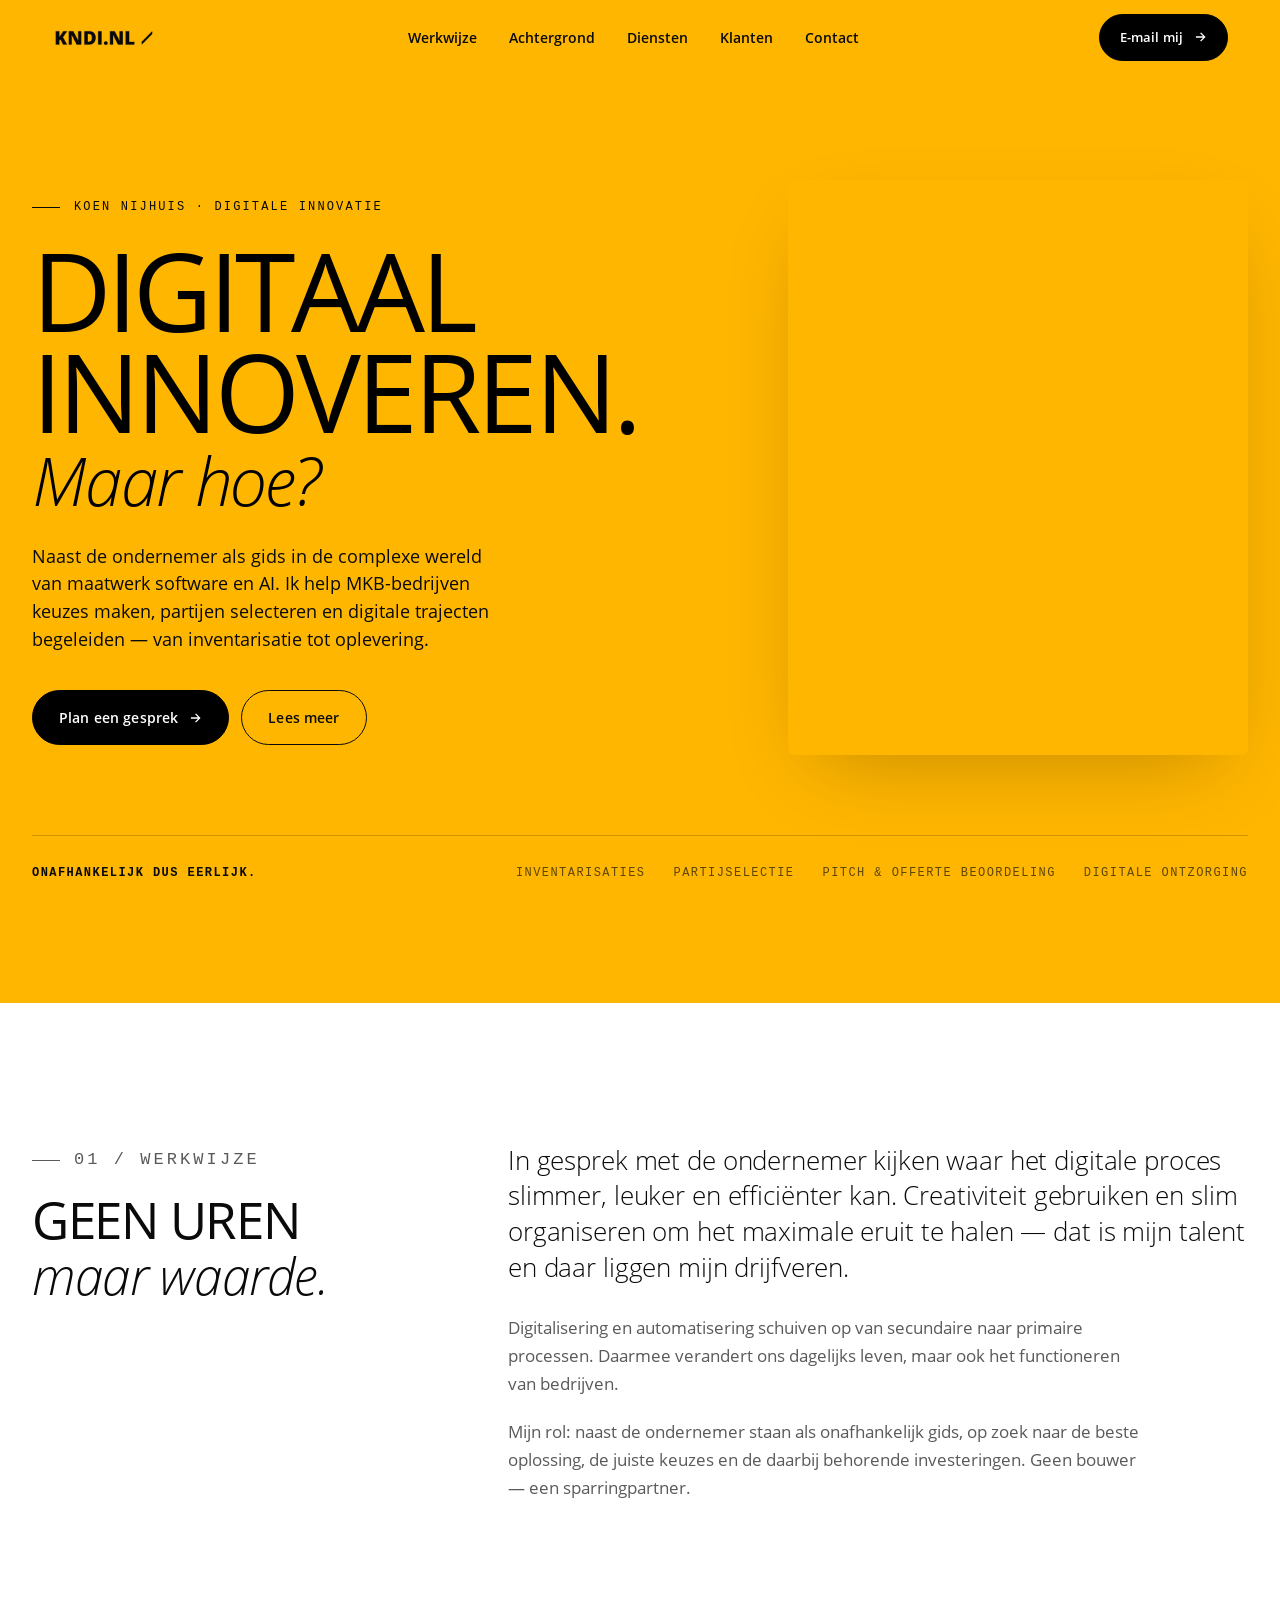
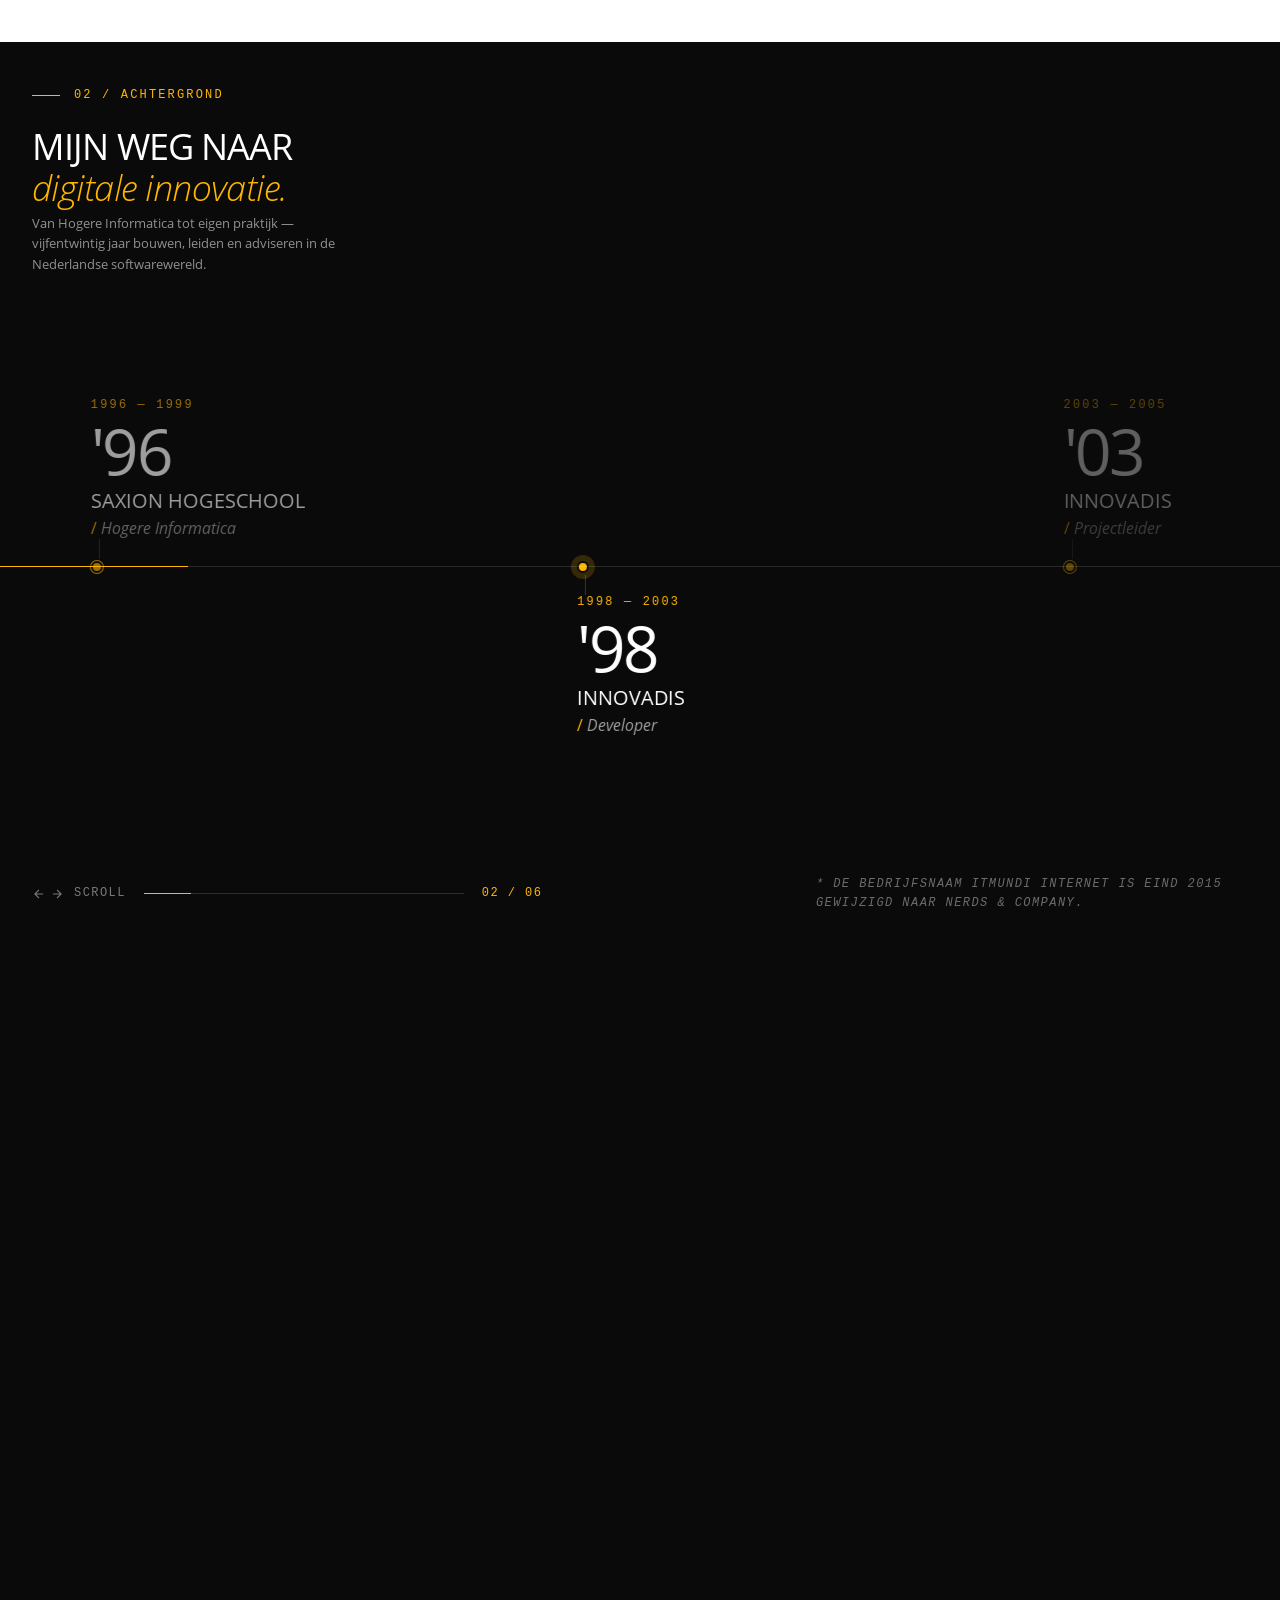
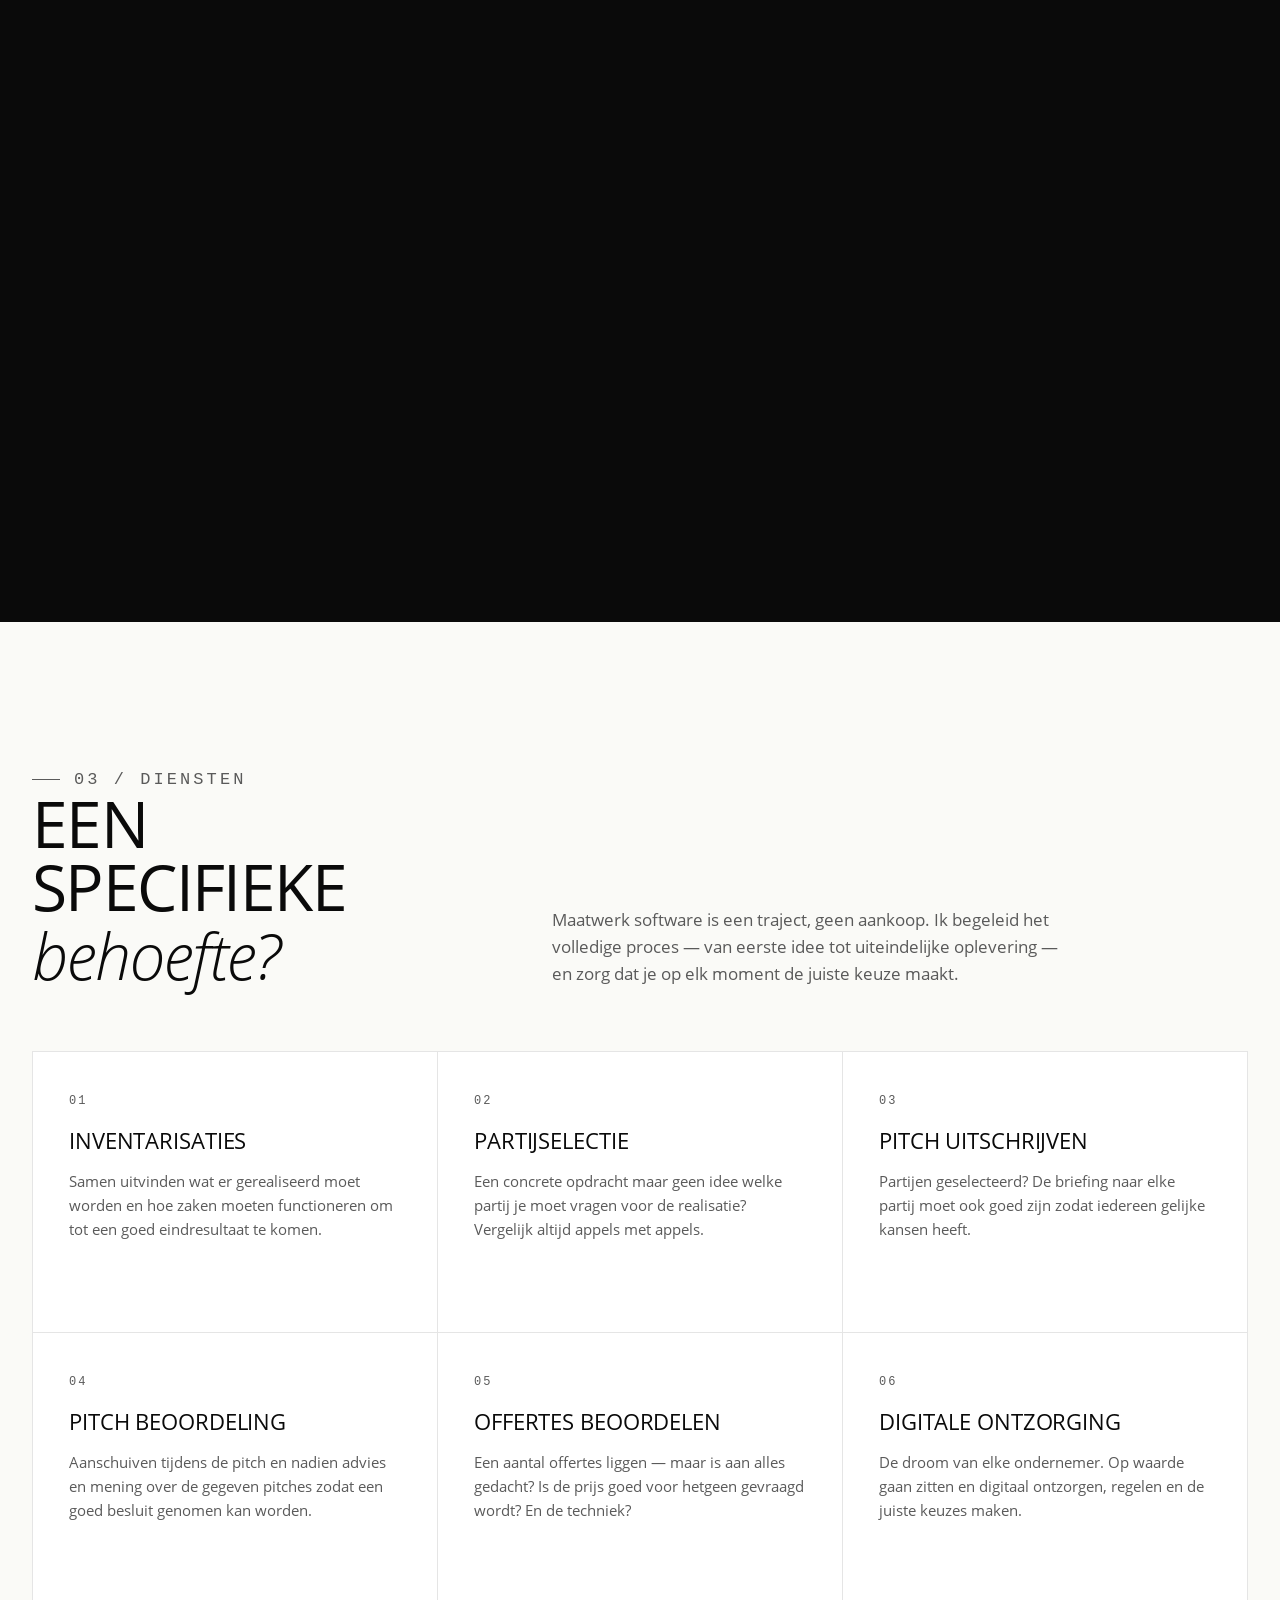
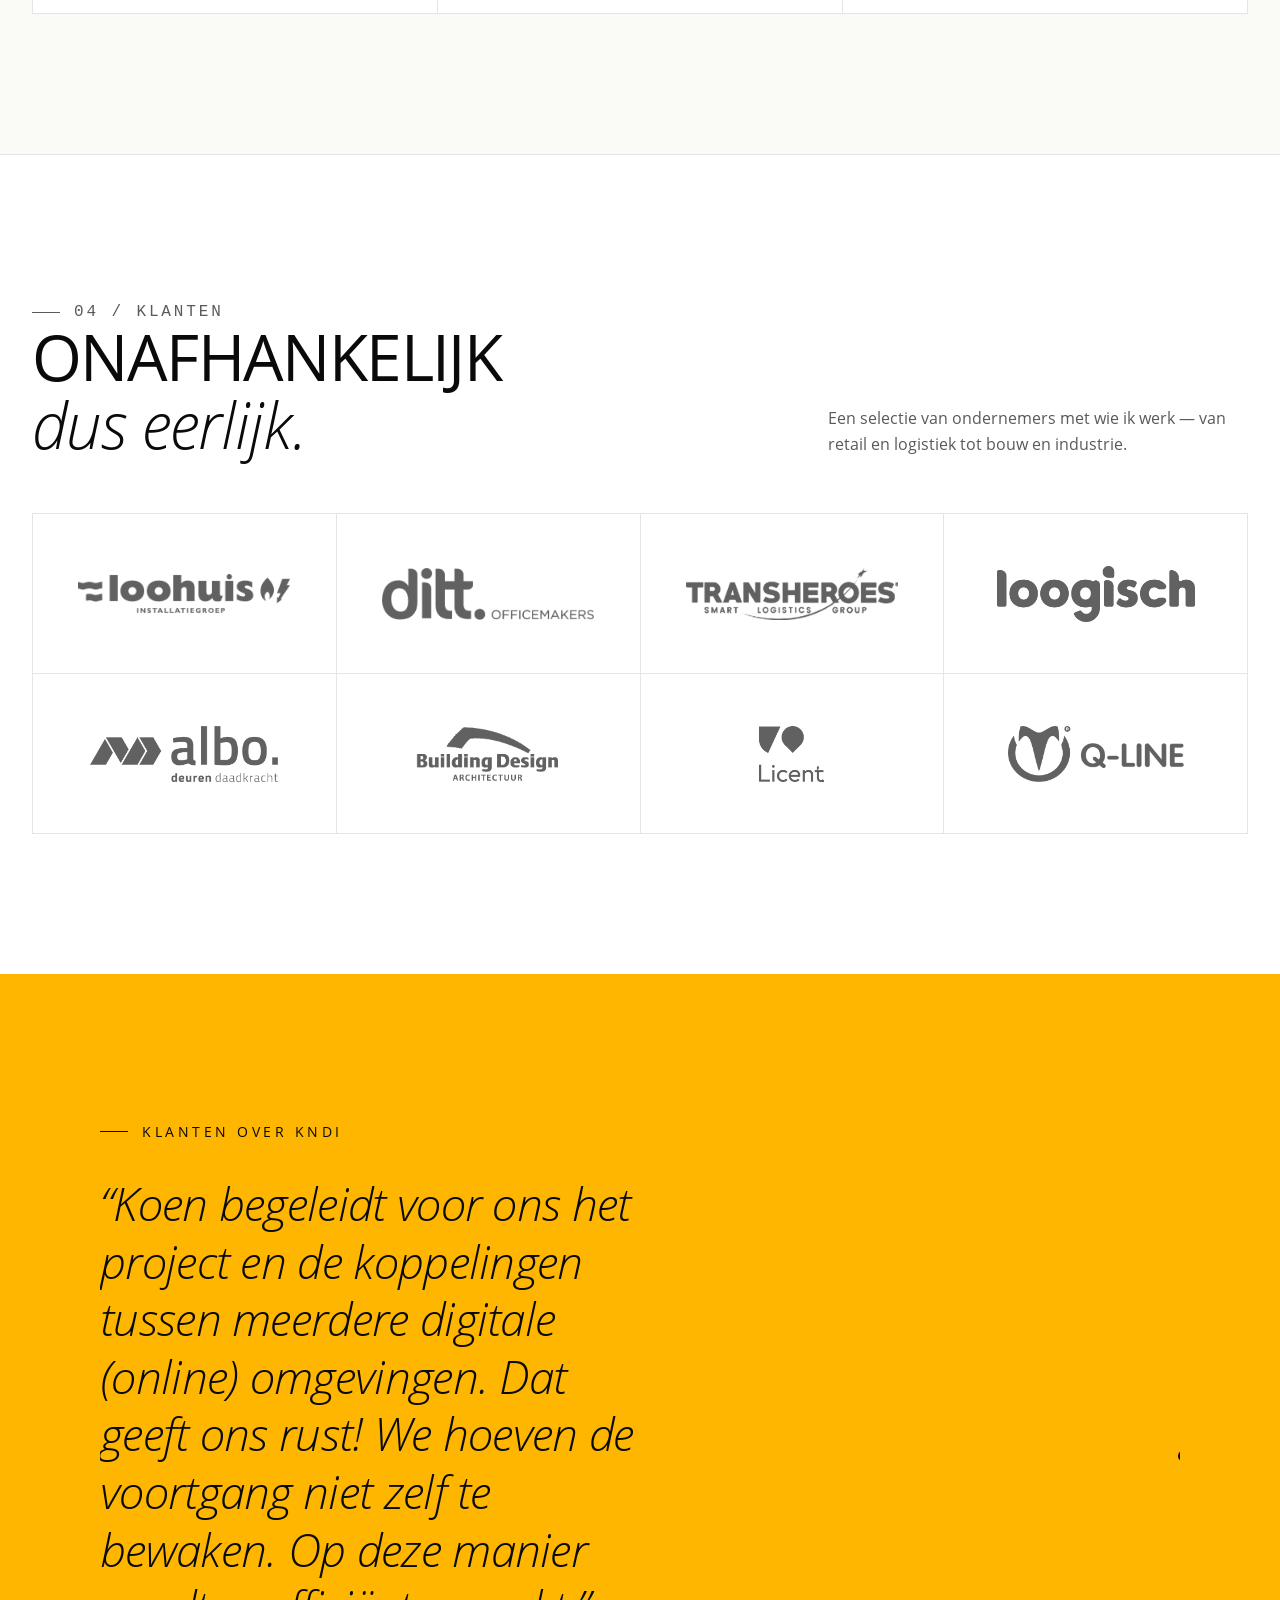
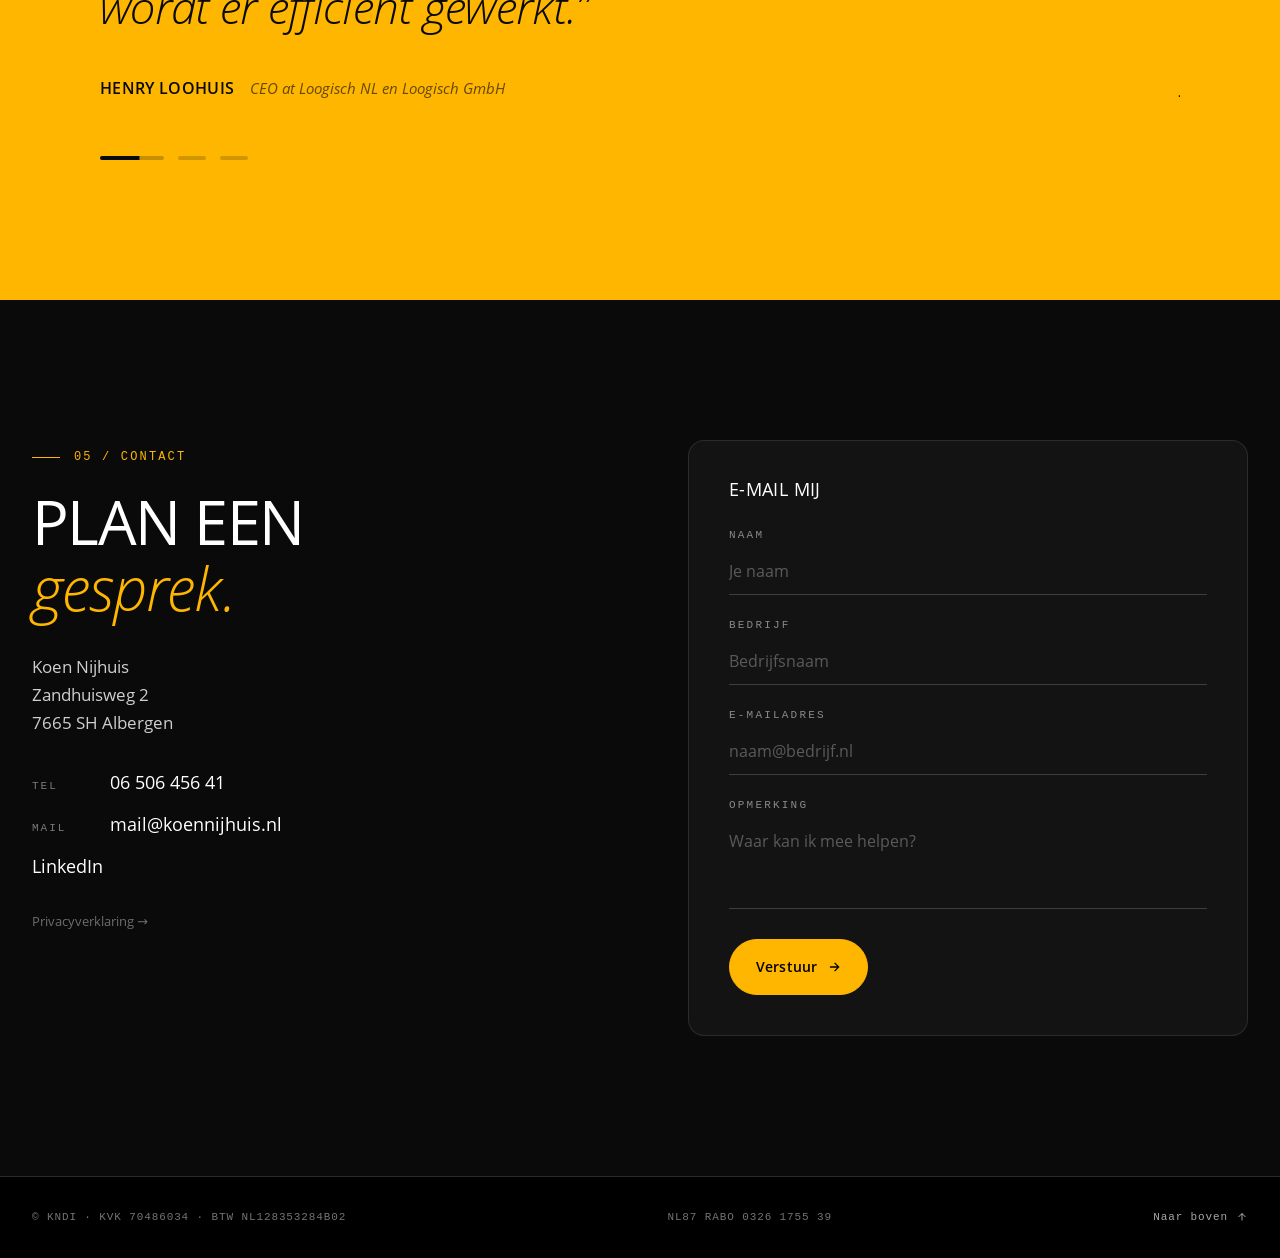
==== commit 5c62d592: "Add 4 client logos to second row, remove text-only rows Albo Deuren, Building Design, Licent, Q-Line" ====
--- a/index.html
+++ b/index.html
@@ -281,6 +281,17 @@
     <div class="t-slider r-up d1" id="tSlider">
       <div class="t-viewport">
         <div class="t-track" id="tTrack">
+          <figure class="t-slide">
+            <blockquote class="quote">
+              &ldquo;Koen begeleidt voor ons het project en de koppelingen tussen meerdere
+              digitale (online) omgevingen. Dat geeft ons rust! We hoeven de voortgang niet
+              zelf te bewaken. Op deze manier wordt er effici&euml;nt gewerkt.&rdquo;
+            </blockquote>
+            <figcaption class="cite">
+              <span class="name">Henry Loohuis</span>
+              <span class="role">CEO at Loogisch NL en Loogisch GmbH</span>
+            </figcaption>
+          </figure>
           <figure class="t-slide">
             <blockquote class="quote">
               &ldquo;Koen is de spin in het web en de verbinding tussen Licent en onze
@@ -303,17 +314,6 @@
               <span class="role">Owner at Ditt BV</span>
             </figcaption>
           </figure>
-          <figure class="t-slide">
-            <blockquote class="quote">
-              &ldquo;Koen begeleidt voor ons het project en de koppelingen tussen meerdere
-              digitale (online) omgevingen. Dat geeft ons rust! We hoeven de voortgang niet
-              zelf te bewaken. Op deze manier wordt er effici&euml;nt gewerkt.&rdquo;
-            </blockquote>
-            <figcaption class="cite">
-              <span class="name">Henry Loohuis</span>
-              <span class="role">CEO at Loogisch NL en Loogisch GmbH</span>
-            </figcaption>
-          </figure>
         </div>
       </div>
       <div class="t-nav">
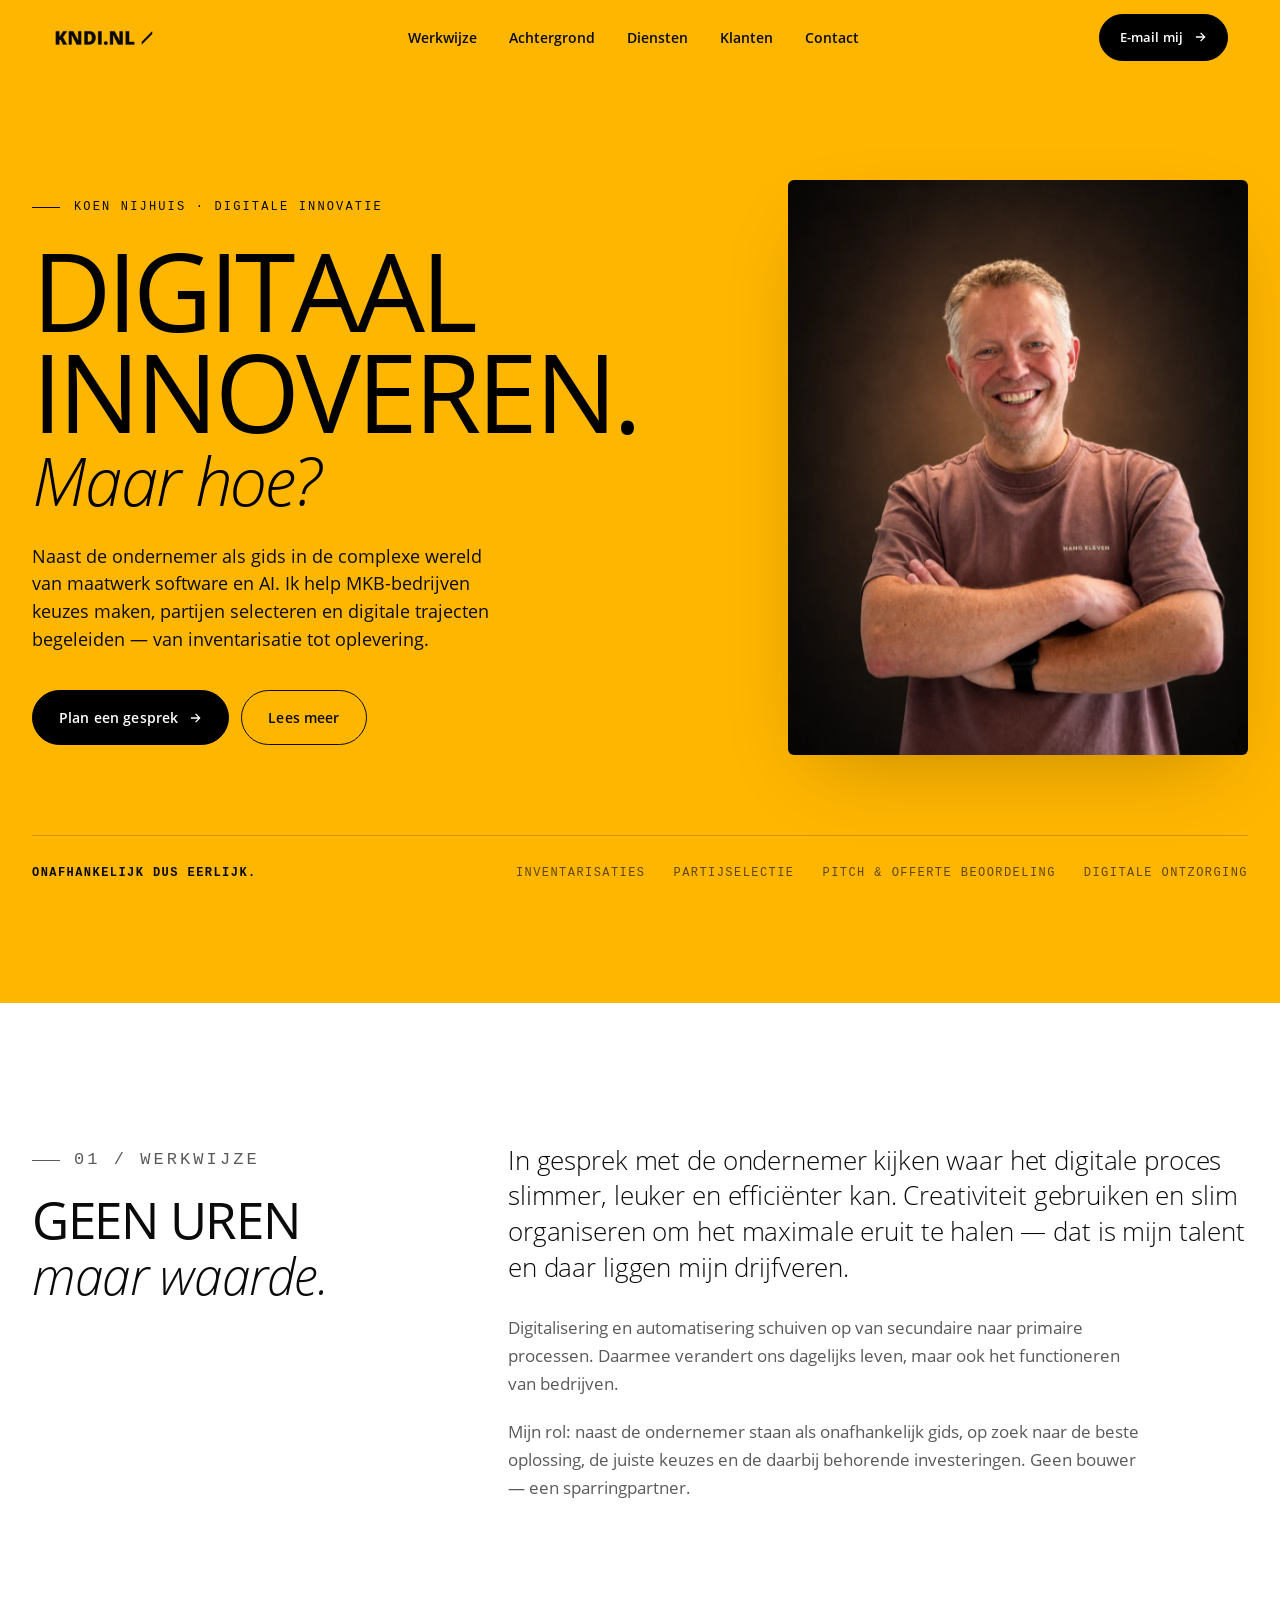
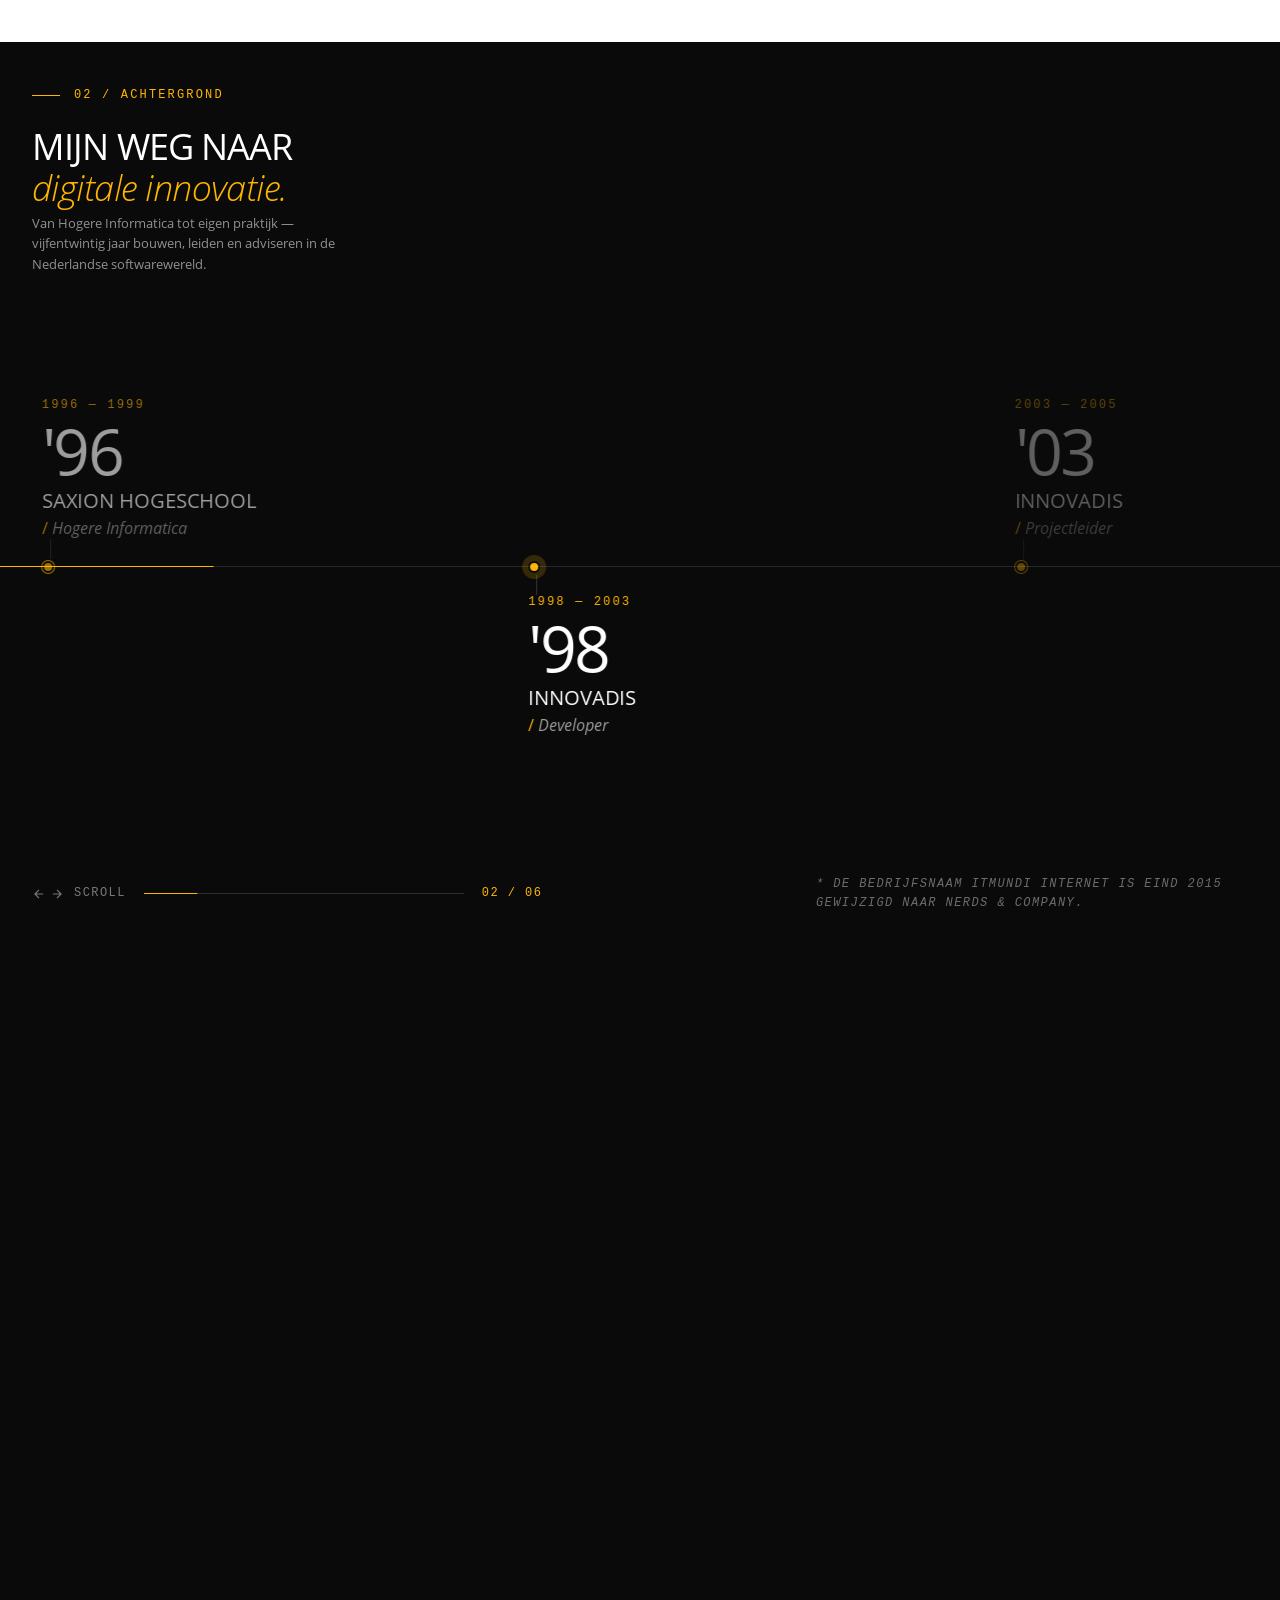
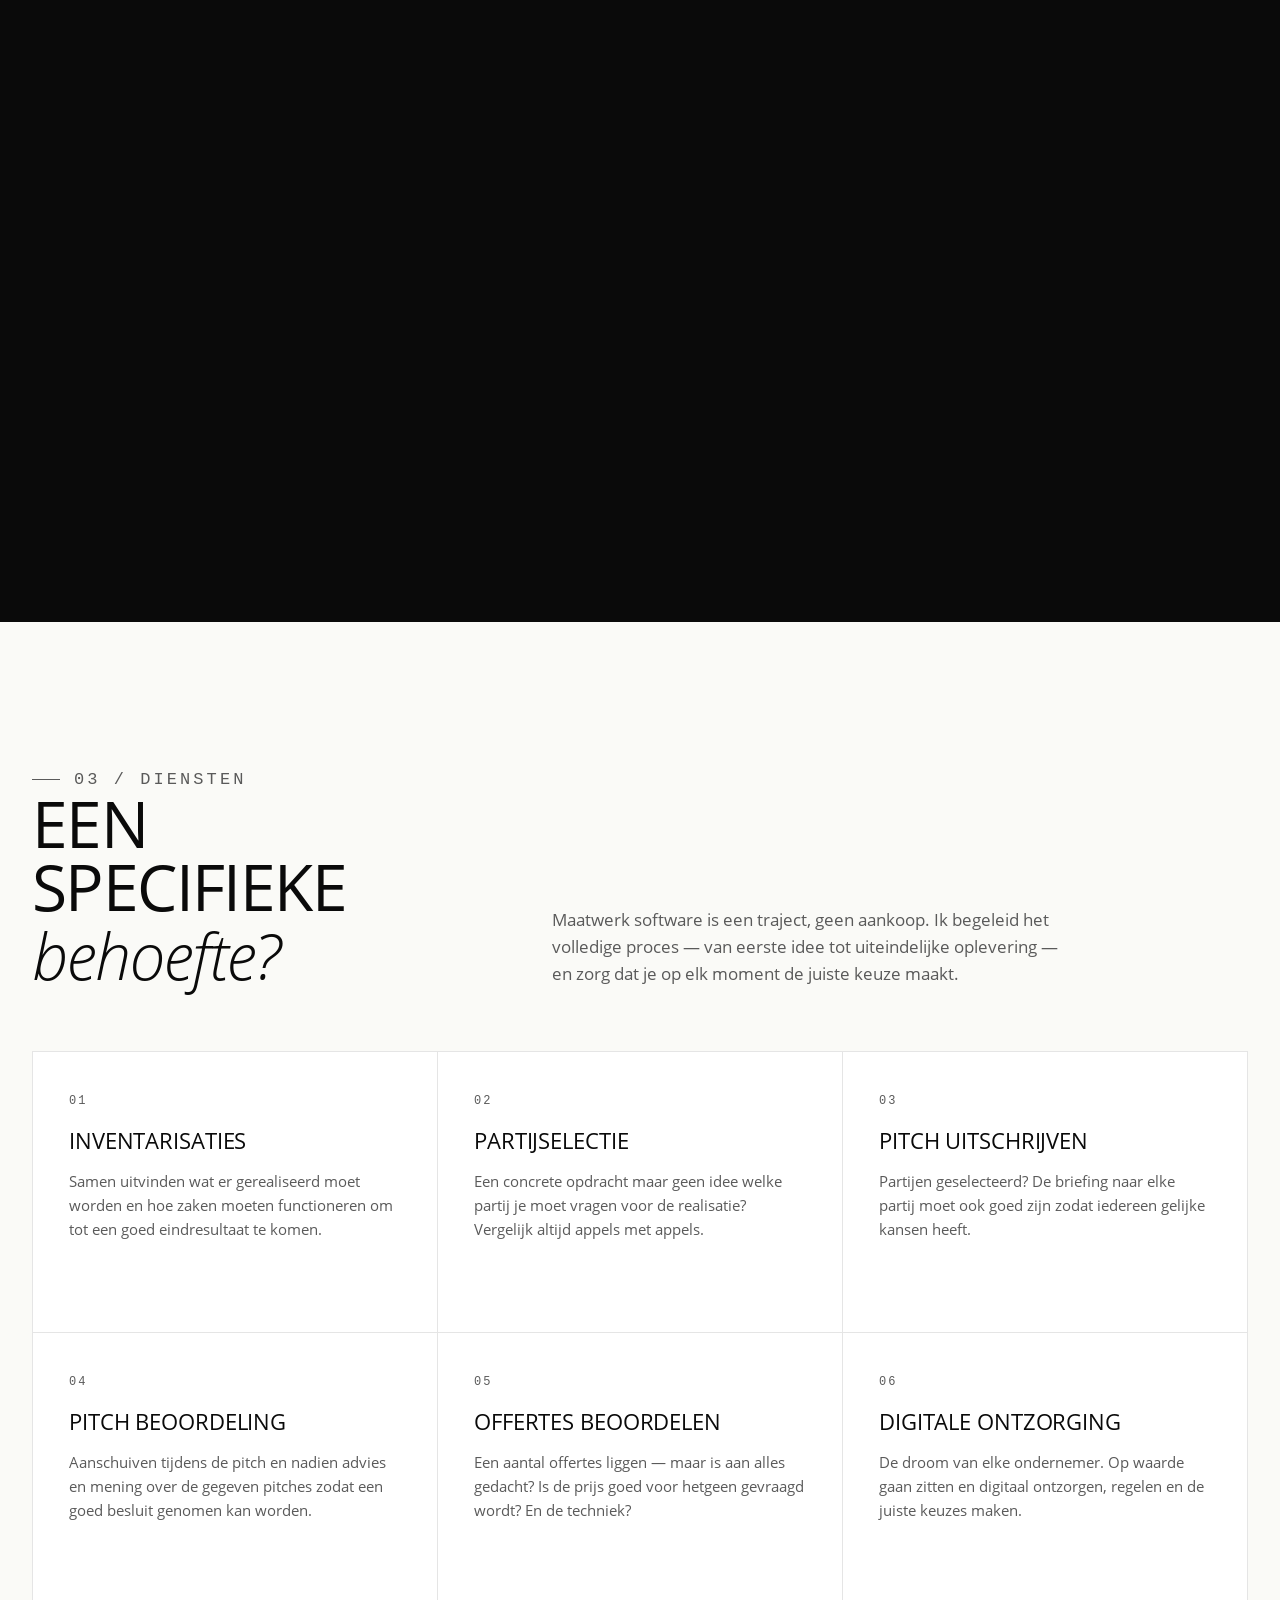
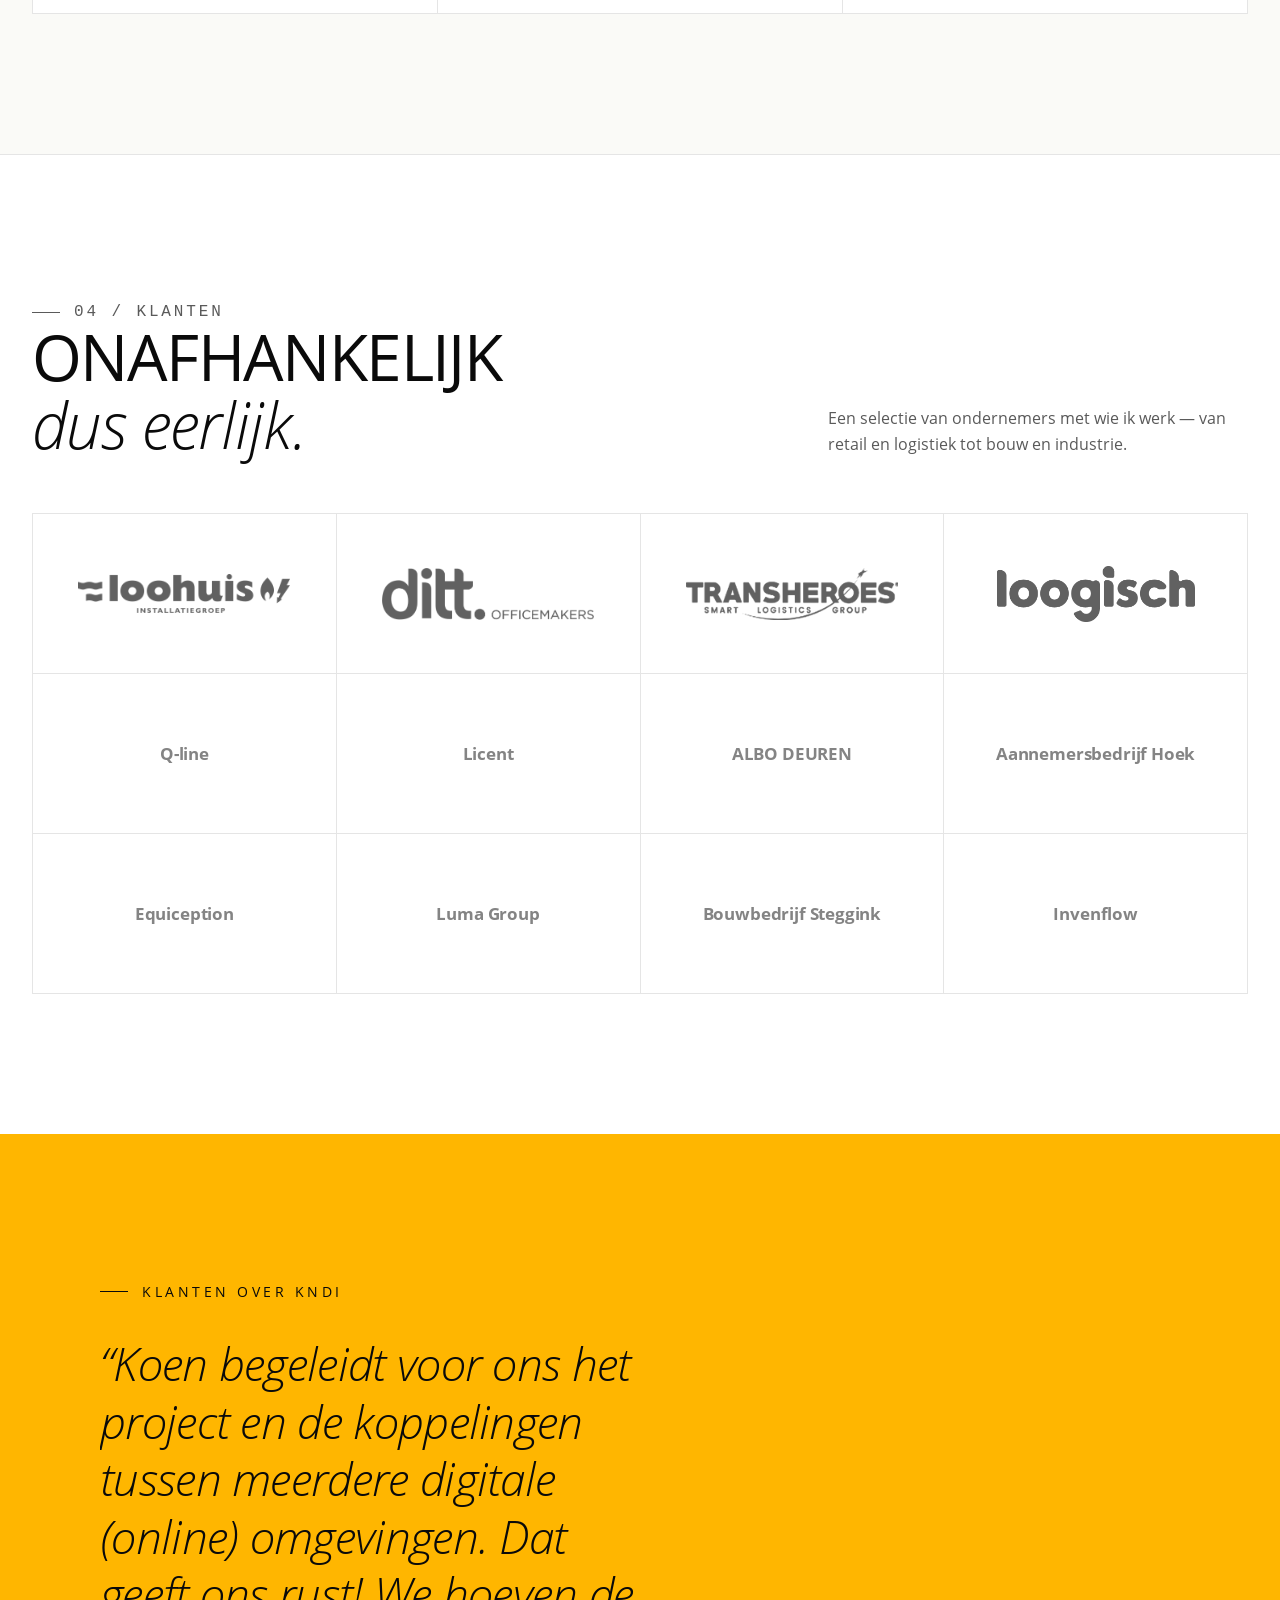
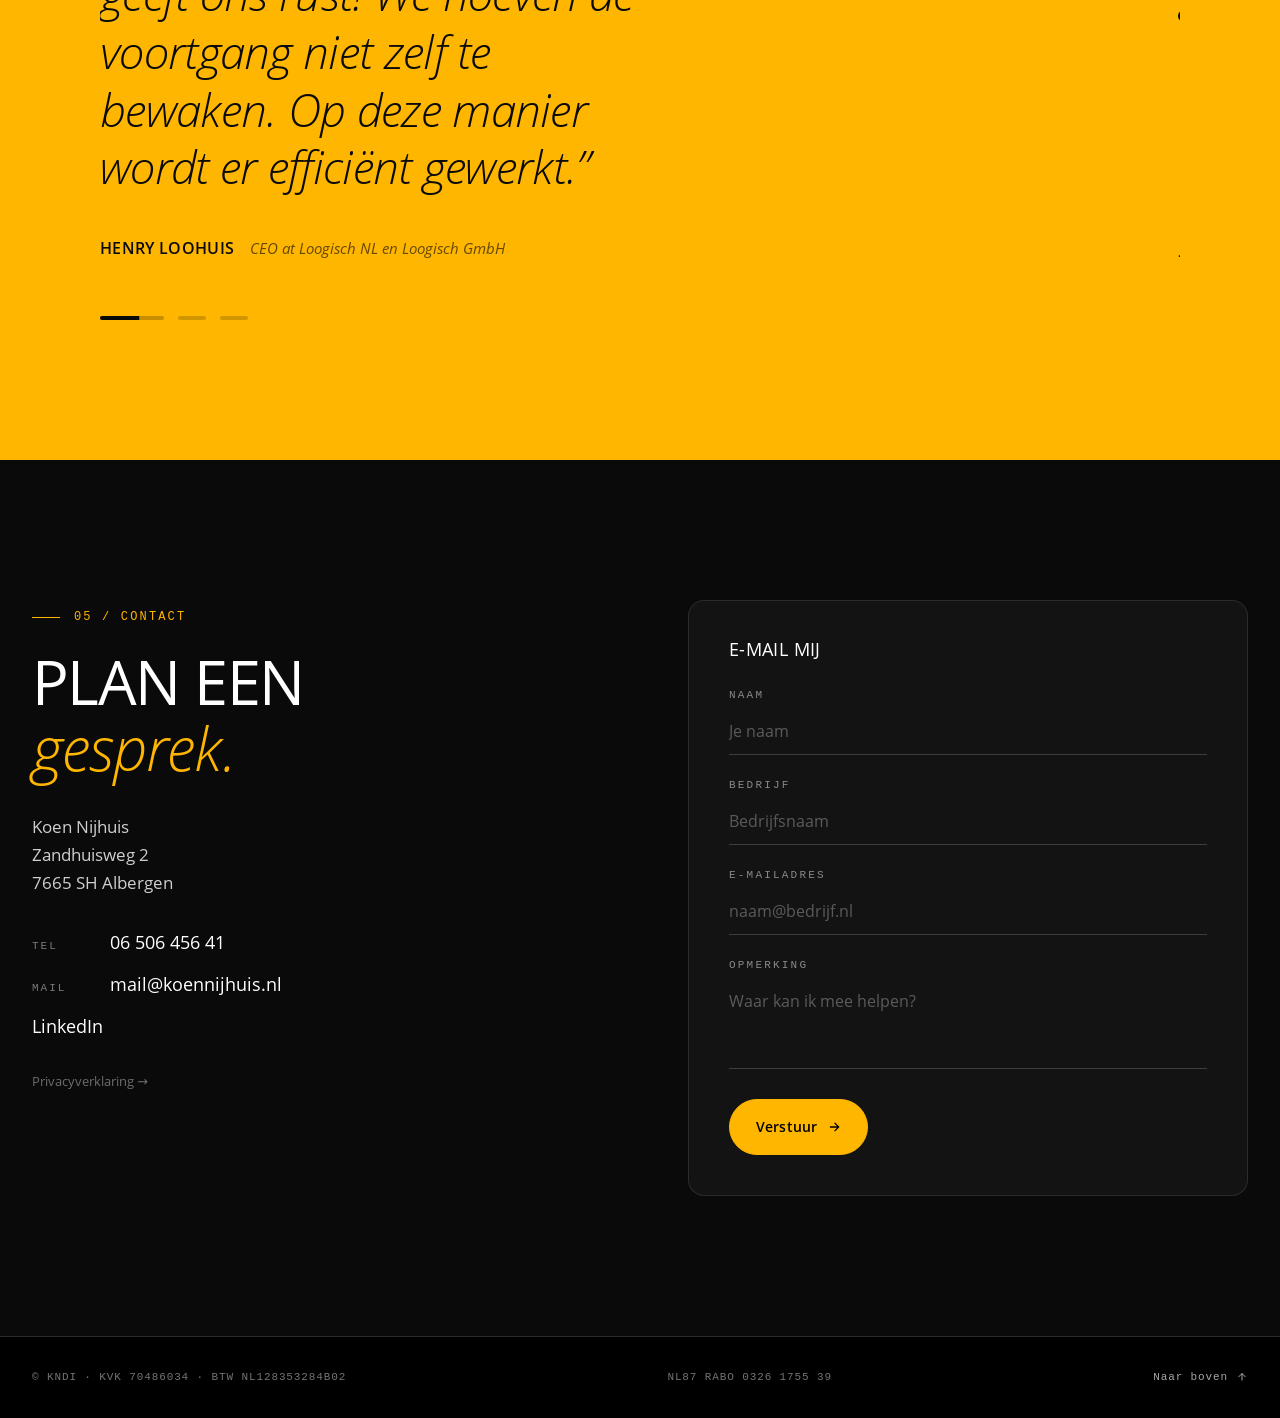
==== commit a5dc9ffa: "Replace hero photo and add favicon New studio portrait replaces placeholder image. Yellow KNDI squar" ====
--- a/index.html
+++ b/index.html
@@ -266,10 +266,14 @@
       <div class="client-cell r-up d1"><img src="assets/client-ditt.png" alt="DITT"></div>
       <div class="client-cell r-up d2"><img src="assets/client-tlogo.png" alt="T-Logo"></div>
       <div class="client-cell r-up d3"><img src="assets/client-loogisch.png" alt="Loogisch"></div>
-      <div class="client-cell r-up"><img src="assets/client-albo.png" alt="Albo Deuren"></div>
-      <div class="client-cell r-up d1"><img src="assets/client-buildingdesign.png" alt="Building Design Architectuur"></div>
-      <div class="client-cell r-up d2"><img src="assets/client-licent.png" alt="Licent"></div>
-      <div class="client-cell r-up d3"><img src="assets/client-qline.png" alt="Q-Line"></div>
+      <div class="client-cell r-up"><span class="client-name">Q-line</span></div>
+      <div class="client-cell r-up d1"><span class="client-name">Licent</span></div>
+      <div class="client-cell r-up d2"><span class="client-name">ALBO DEUREN</span></div>
+      <div class="client-cell r-up d3"><span class="client-name">Aannemersbedrijf Hoek</span></div>
+      <div class="client-cell r-up"><span class="client-name">Equiception</span></div>
+      <div class="client-cell r-up d1"><span class="client-name">Luma Group</span></div>
+      <div class="client-cell r-up d2"><span class="client-name">Bouwbedrijf Steggink</span></div>
+      <div class="client-cell r-up d3"><span class="client-name">Invenflow</span></div>
     </div>
   </div>
 </section>
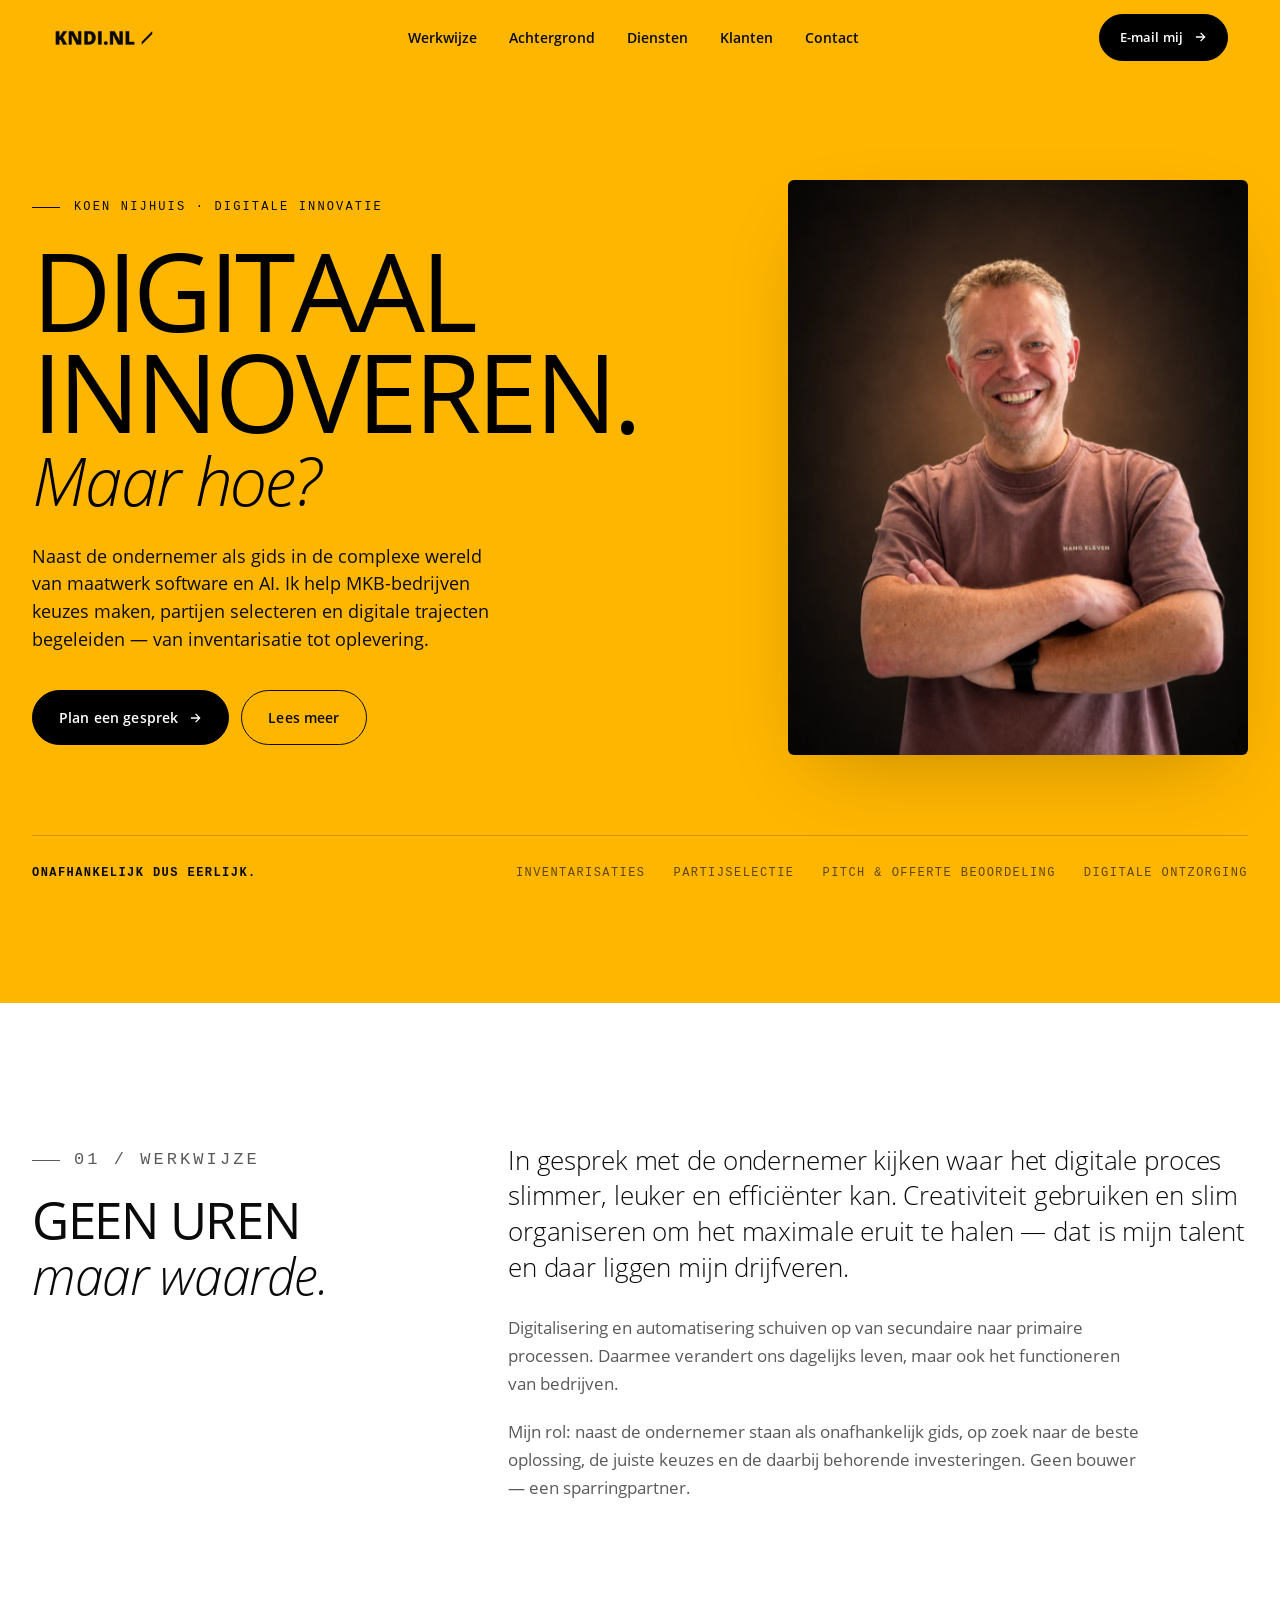
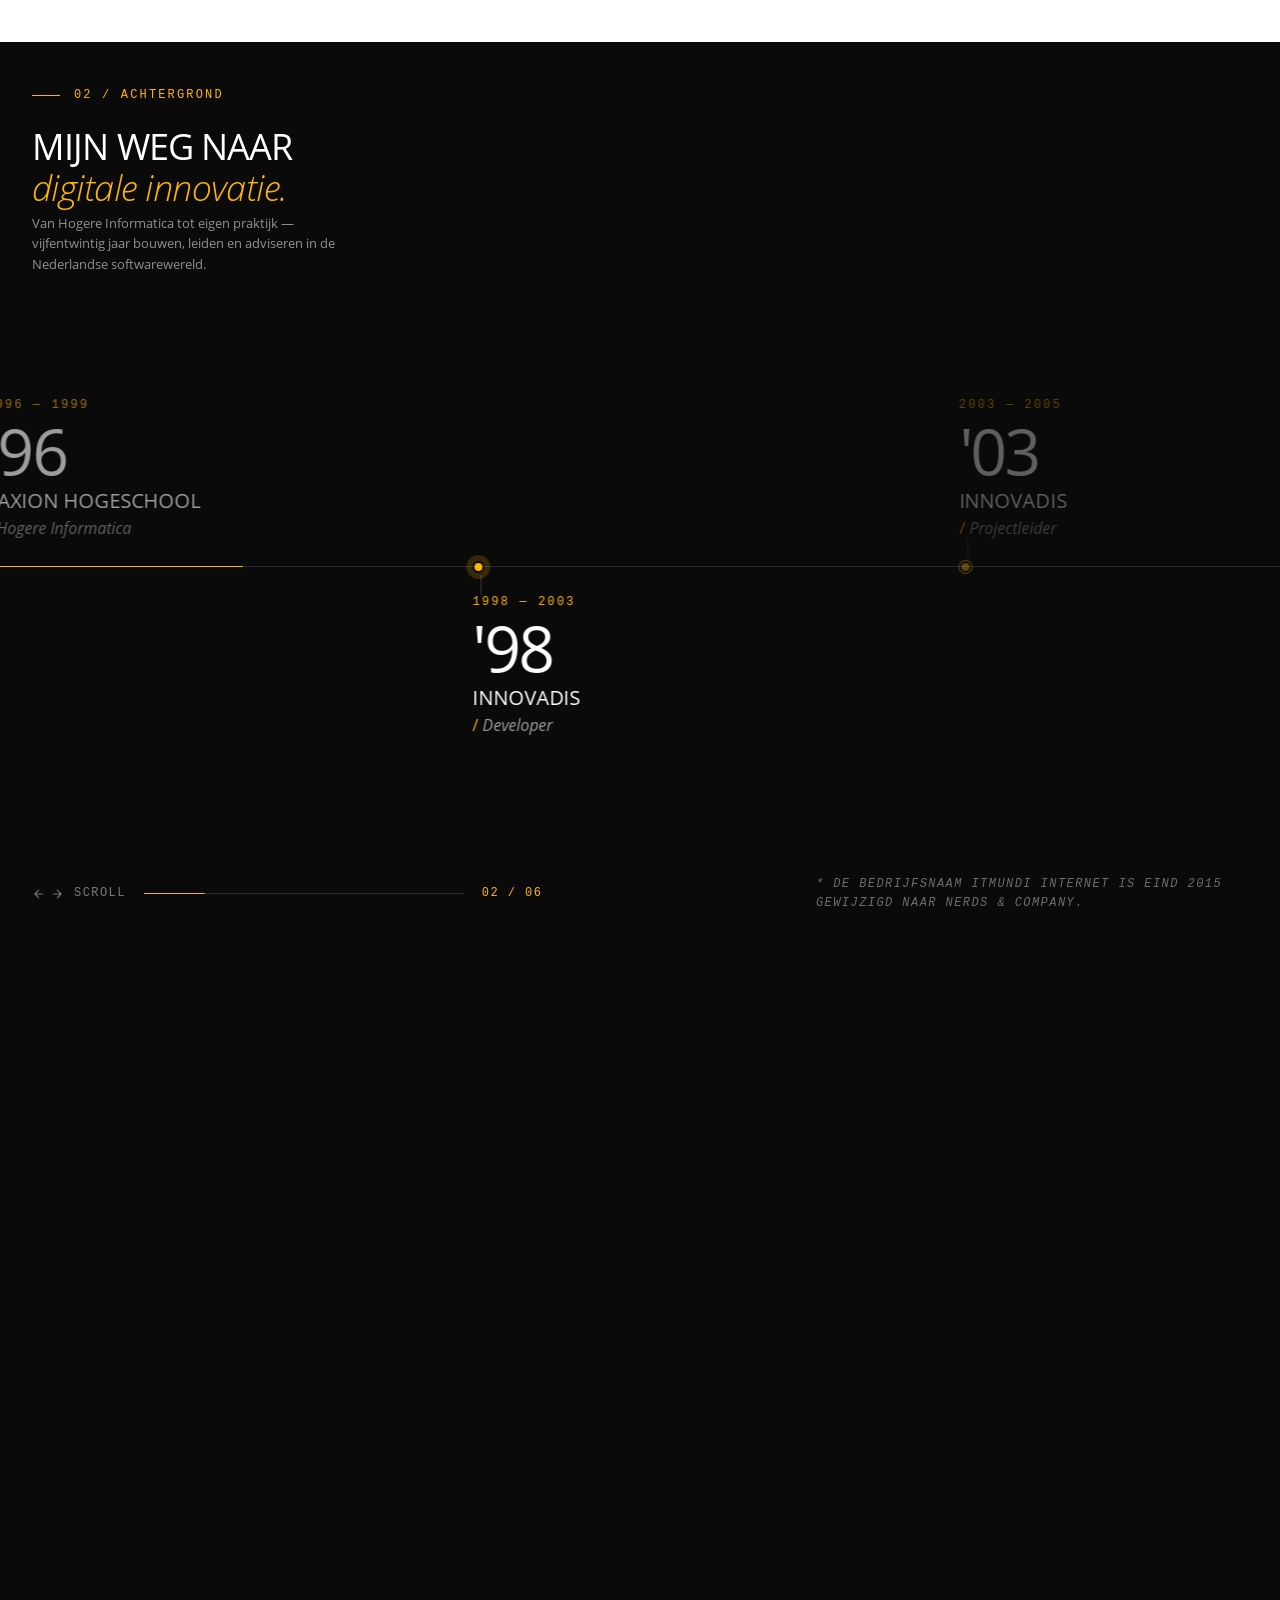
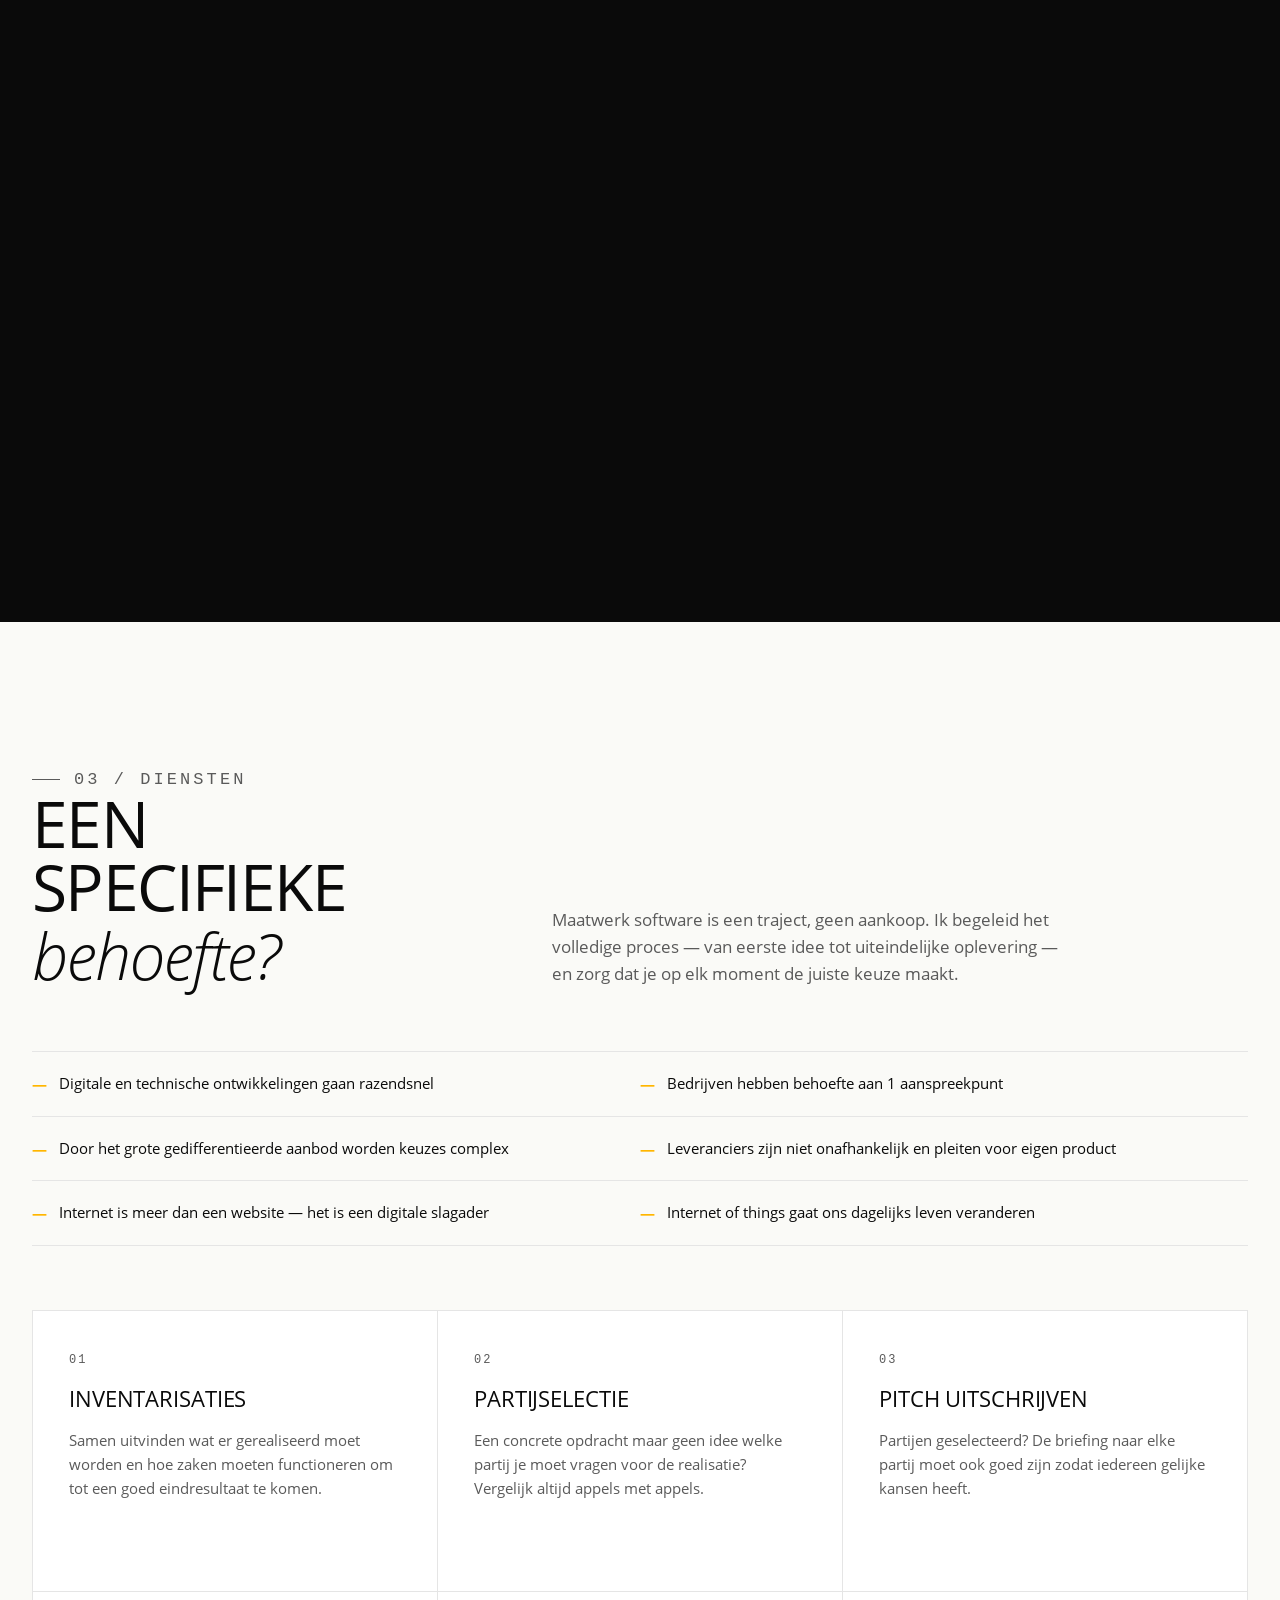
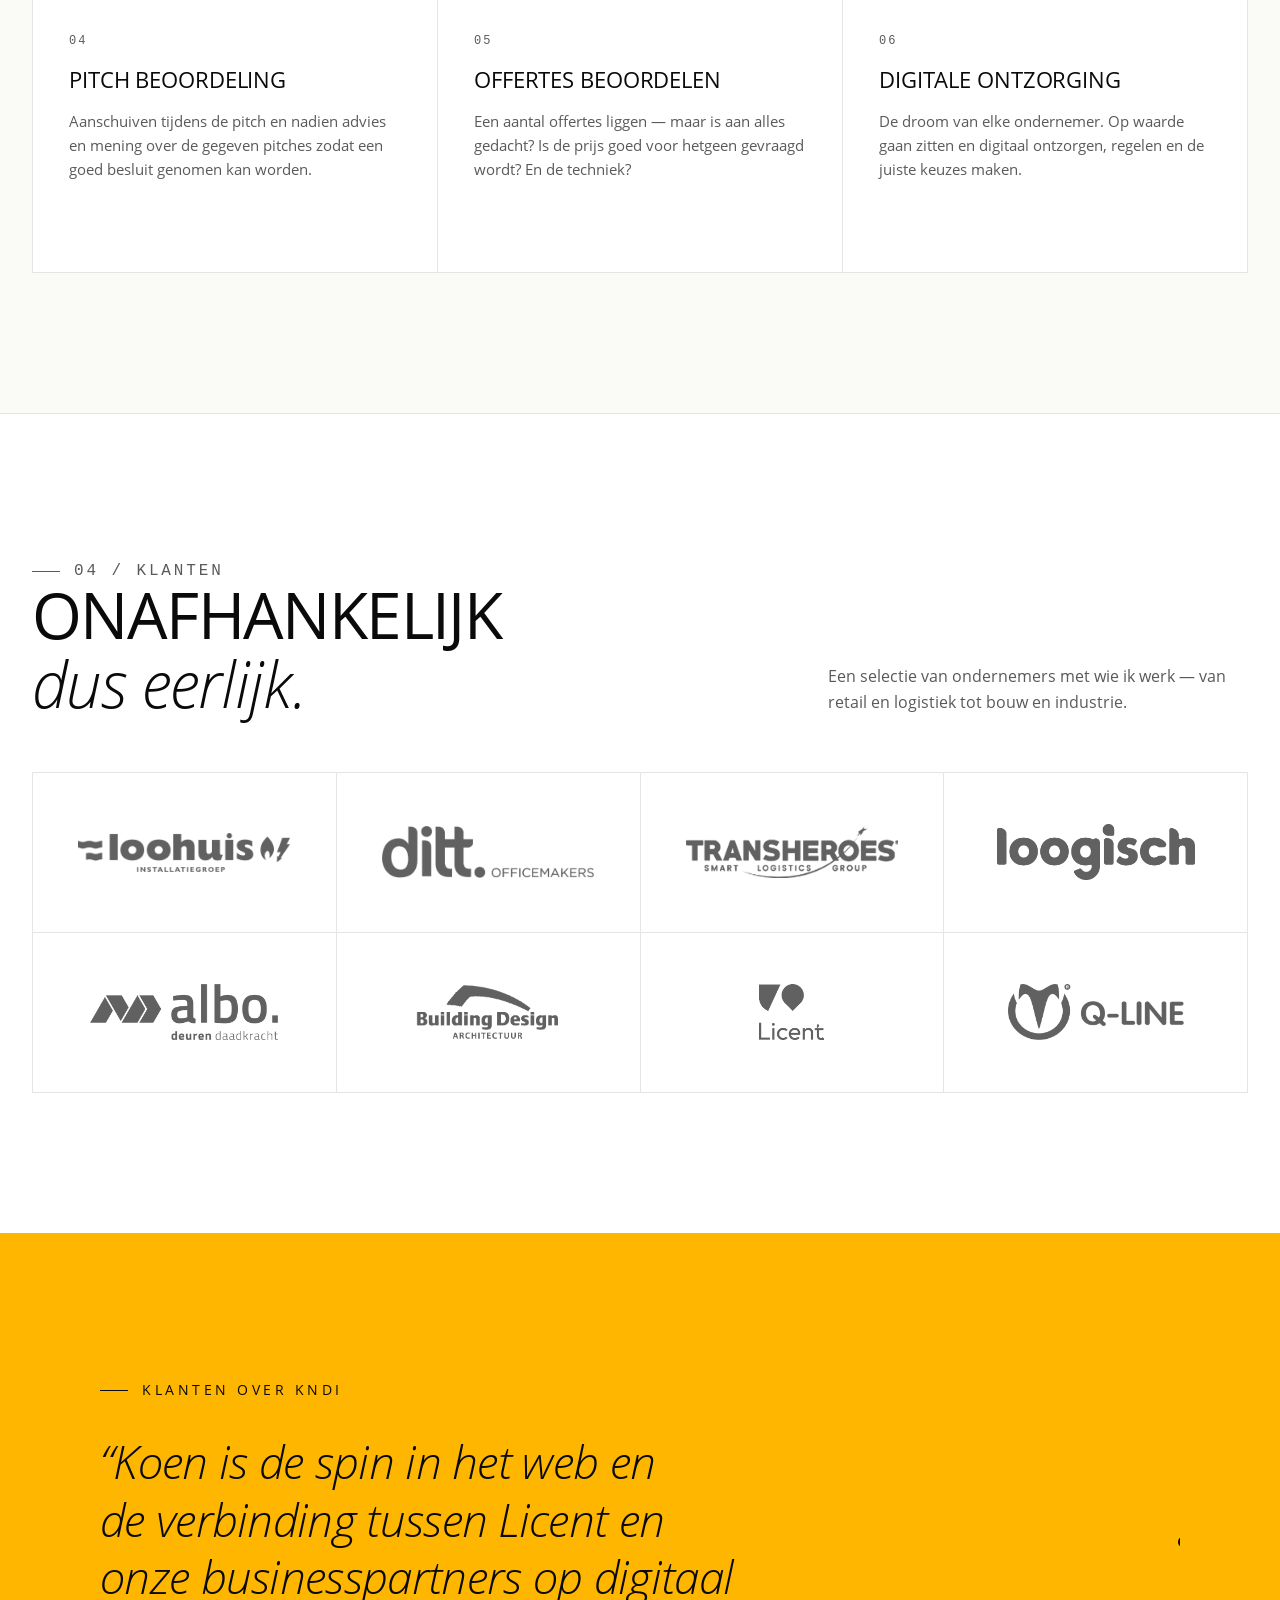
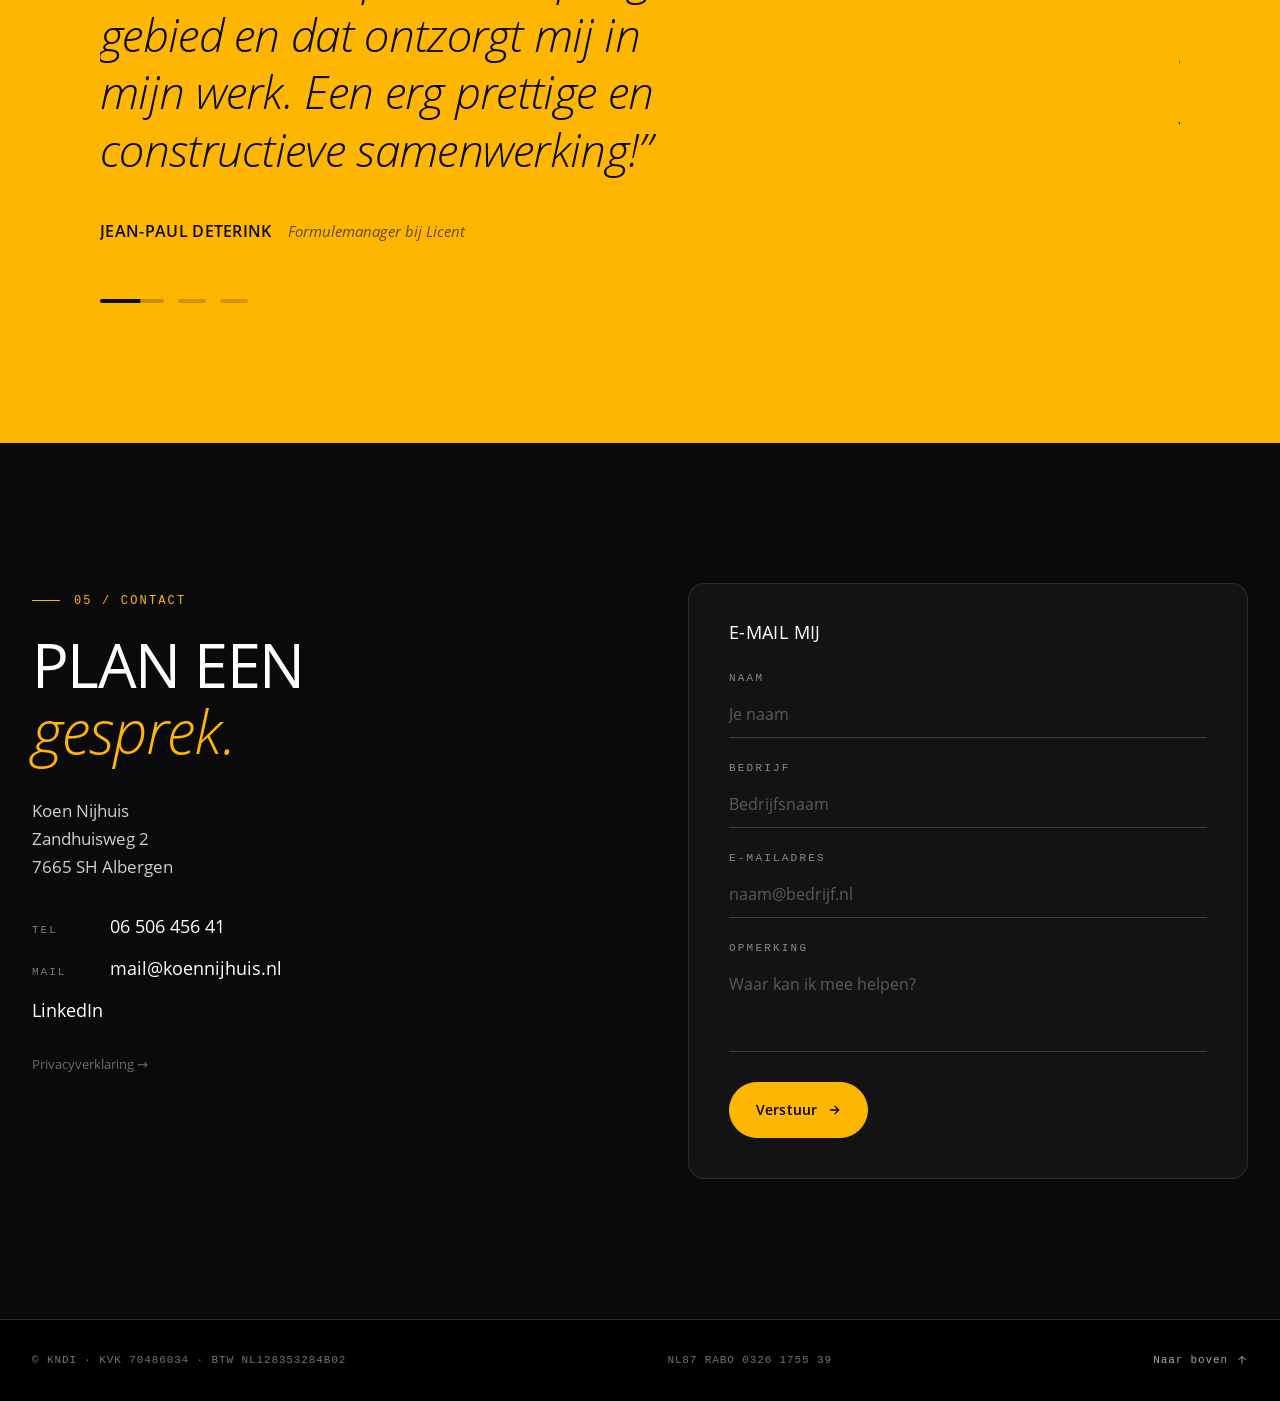
==== commit 54b45623: "Add context statements above service grid in Diensten section Six market context points in a 2-colum" ====
--- a/index.html
+++ b/index.html
@@ -212,6 +212,15 @@
       </p>
     </div>
 
+    <ul class="context-list">
+      <li class="r-up">Digitale en technische ontwikkelingen gaan razendsnel</li>
+      <li class="r-up d1">Bedrijven hebben behoefte aan 1 aanspreekpunt</li>
+      <li class="r-up d2">Door het grote gedifferentieerde aanbod worden keuzes complex</li>
+      <li class="r-up">Leveranciers zijn niet onafhankelijk en pleiten voor eigen product</li>
+      <li class="r-up d1">Internet is meer dan een website &mdash; het is een digitale slagader</li>
+      <li class="r-up d2">Internet of things gaat ons dagelijks leven veranderen</li>
+    </ul>
+
     <div class="service-grid">
       <article class="service r-up">
         <p class="idx">01</p>
@@ -266,14 +275,10 @@
       <div class="client-cell r-up d1"><img src="assets/client-ditt.png" alt="DITT"></div>
       <div class="client-cell r-up d2"><img src="assets/client-tlogo.png" alt="T-Logo"></div>
       <div class="client-cell r-up d3"><img src="assets/client-loogisch.png" alt="Loogisch"></div>
-      <div class="client-cell r-up"><span class="client-name">Q-line</span></div>
-      <div class="client-cell r-up d1"><span class="client-name">Licent</span></div>
-      <div class="client-cell r-up d2"><span class="client-name">ALBO DEUREN</span></div>
-      <div class="client-cell r-up d3"><span class="client-name">Aannemersbedrijf Hoek</span></div>
-      <div class="client-cell r-up"><span class="client-name">Equiception</span></div>
-      <div class="client-cell r-up d1"><span class="client-name">Luma Group</span></div>
-      <div class="client-cell r-up d2"><span class="client-name">Bouwbedrijf Steggink</span></div>
-      <div class="client-cell r-up d3"><span class="client-name">Invenflow</span></div>
+      <div class="client-cell r-up"><img src="assets/client-albo.png" alt="Albo Deuren"></div>
+      <div class="client-cell r-up d1"><img src="assets/client-buildingdesign.png" alt="Building Design Architectuur"></div>
+      <div class="client-cell r-up d2"><img src="assets/client-licent.png" alt="Licent"></div>
+      <div class="client-cell r-up d3"><img src="assets/client-qline.png" alt="Q-Line"></div>
     </div>
   </div>
 </section>
@@ -285,17 +290,6 @@
     <div class="t-slider r-up d1" id="tSlider">
       <div class="t-viewport">
         <div class="t-track" id="tTrack">
-          <figure class="t-slide">
-            <blockquote class="quote">
-              &ldquo;Koen begeleidt voor ons het project en de koppelingen tussen meerdere
-              digitale (online) omgevingen. Dat geeft ons rust! We hoeven de voortgang niet
-              zelf te bewaken. Op deze manier wordt er effici&euml;nt gewerkt.&rdquo;
-            </blockquote>
-            <figcaption class="cite">
-              <span class="name">Henry Loohuis</span>
-              <span class="role">CEO at Loogisch NL en Loogisch GmbH</span>
-            </figcaption>
-          </figure>
           <figure class="t-slide">
             <blockquote class="quote">
               &ldquo;Koen is de spin in het web en de verbinding tussen Licent en onze
@@ -318,6 +312,17 @@
               <span class="role">Owner at Ditt BV</span>
             </figcaption>
           </figure>
+          <figure class="t-slide">
+            <blockquote class="quote">
+              &ldquo;Koen begeleidt voor ons het project en de koppelingen tussen meerdere
+              digitale (online) omgevingen. Dat geeft ons rust! We hoeven de voortgang niet
+              zelf te bewaken. Op deze manier wordt er effici&euml;nt gewerkt.&rdquo;
+            </blockquote>
+            <figcaption class="cite">
+              <span class="name">Henry Loohuis</span>
+              <span class="role">CEO at Loogisch NL en Loogisch GmbH</span>
+            </figcaption>
+          </figure>
         </div>
       </div>
       <div class="t-nav">
--- a/css/style.css
+++ b/css/style.css
@@ -520,6 +520,34 @@
   max-width: 52ch;
 }
 
+.context-list {
+  list-style: none;
+  margin: 0 0 64px;
+  padding: 0;
+  display: grid;
+  grid-template-columns: 1fr 1fr;
+  gap: 0;
+  border-top: 1px solid var(--line);
+}
+.context-list li {
+  padding: 20px 32px 20px 0;
+  border-bottom: 1px solid var(--line);
+  font-size: 15px;
+  font-weight: 500;
+  line-height: 1.5;
+  color: var(--ink);
+  display: flex;
+  align-items: flex-start;
+  gap: 12px;
+}
+.context-list li::before {
+  content: '—';
+  color: var(--y);
+  font-weight: 700;
+  flex-shrink: 0;
+  margin-top: 1px;
+}
+
 .service-grid {
   display: grid;
   grid-template-columns: repeat(3, 1fr);
@@ -664,7 +692,7 @@
   letter-spacing: -0.015em;
   margin: 0 0 40px;
   text-wrap: balance;
-  max-width: 22ch;
+  max-width: 70%;
 }
 .t-slide[data-placeholder] .quote,
 .t-slide[data-placeholder] .cite { opacity: 0.5; }
@@ -859,6 +887,7 @@
 
   .services { padding: 96px 0; }
   .services-head { grid-template-columns: 1fr; gap: 24px; }
+  .context-list { grid-template-columns: 1fr; }
   .service-grid { grid-template-columns: 1fr; }
 
   .clients { padding: 96px 0; }
@@ -881,6 +910,53 @@
   .cv-foot { padding: 24px 0 80px; flex-direction: column; align-items: flex-start; gap: 16px; }
 }
 
+@media (max-width: 640px) {
+  .cv-rail-wrap {
+    overflow-x: visible;
+    height: auto;
+    padding-left: 40px;
+  }
+
+  /* Vertical rail on the left */
+  .cv-rail {
+    top: 0; bottom: 0; left: 0; right: auto;
+    width: 1px; height: 100%;
+  }
+
+  /* Track stacks vertically */
+  .cv-track {
+    flex-direction: column;
+    position: relative;
+    padding: 8px 0 40px 0;
+    gap: 0;
+    align-items: stretch;
+  }
+
+  /* Each item: height auto, card shows normally */
+  .cv-item {
+    width: 100% !important;
+    min-width: 0 !important;
+    height: auto;
+    padding: 0 0 40px 24px;
+    display: block;
+  }
+
+  .cv-item .node {
+    left: -6px;
+    top: 4px;
+    transform: none;
+  }
+  .cv-item .node::before,
+  .cv-item .node::after { display: none; }
+
+  /* Cards: static flow instead of absolute above/below */
+  .cv-card { position: static; }
+  .cv-item.below .cv-card,
+  .cv-item.above .cv-card { position: static; top: auto; bottom: auto; }
+
+  .cv-foot { display: none; }
+}
+
 @media (prefers-reduced-motion: reduce) {
   .r-up { opacity: 1; transform: none; }
   .cv-track, .cv-rail::before, .cv-foot .progress i, .hero-photo img { transform: none !important; }
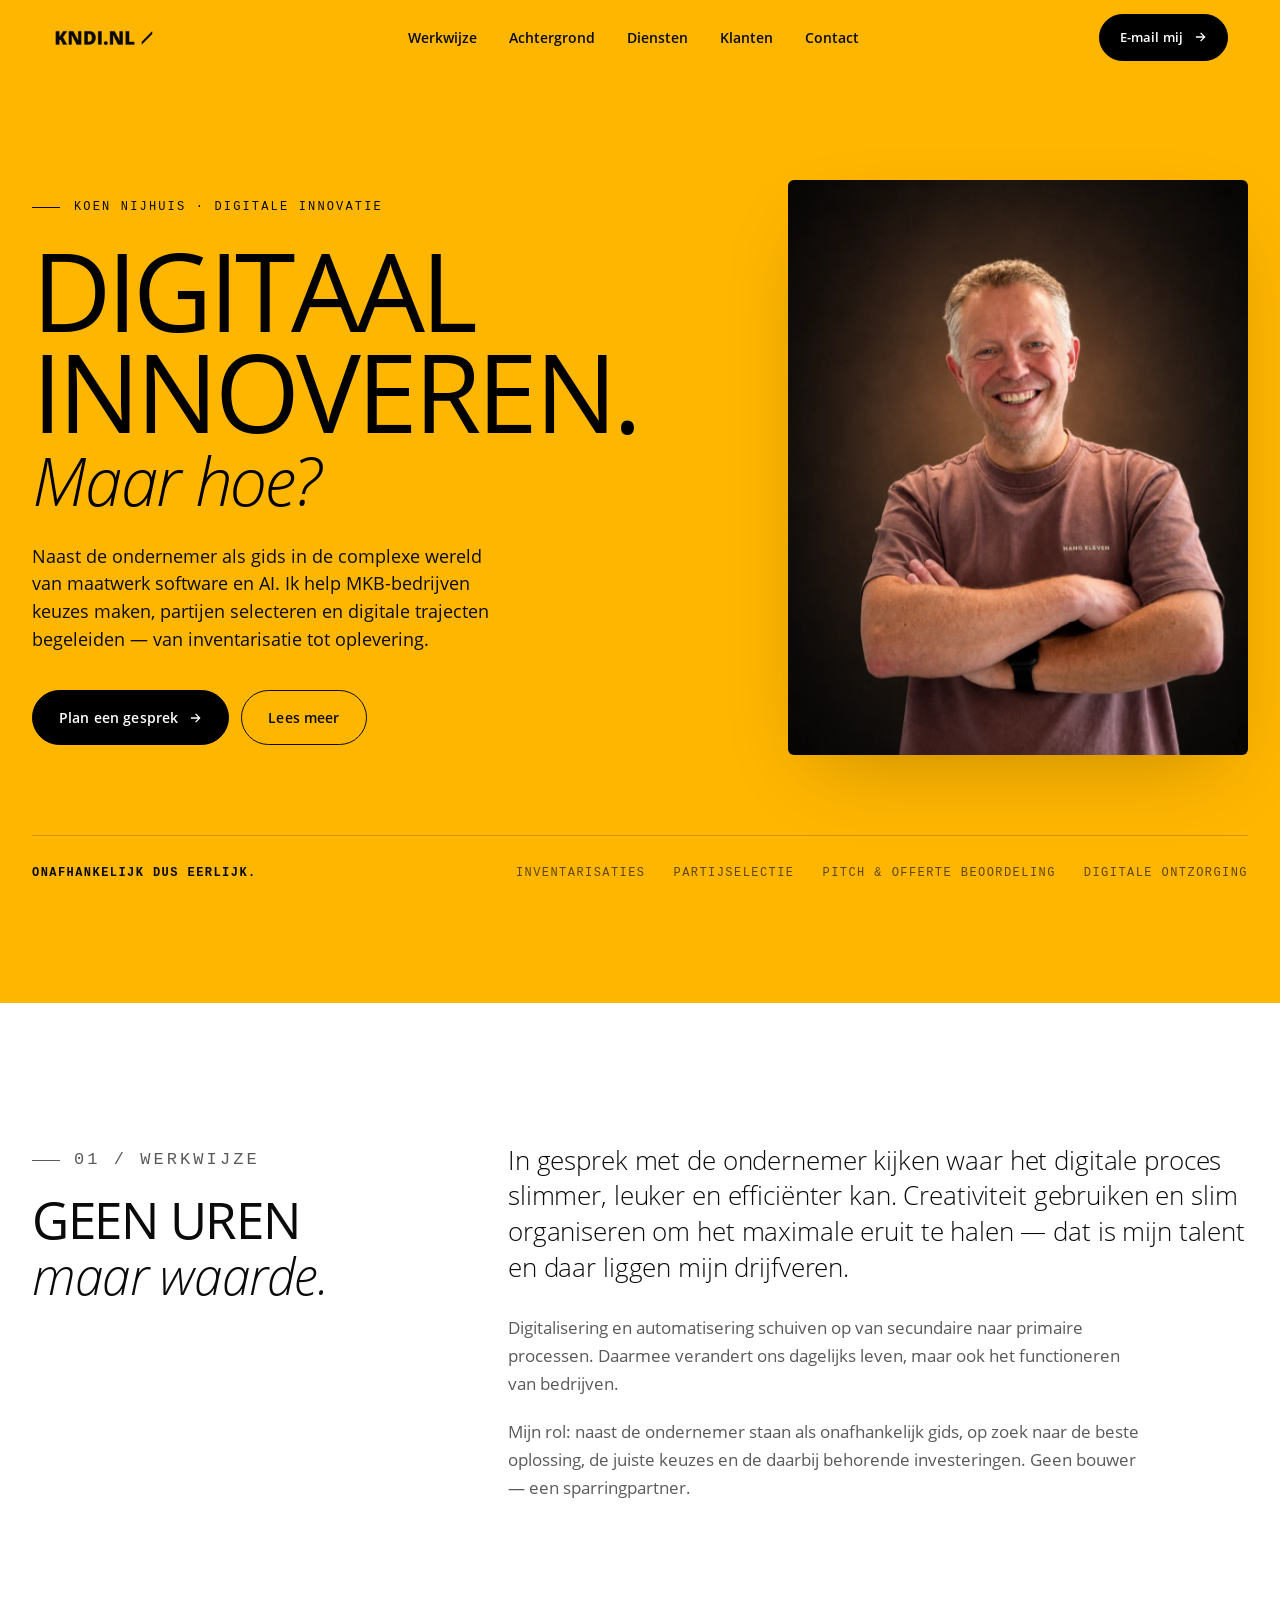
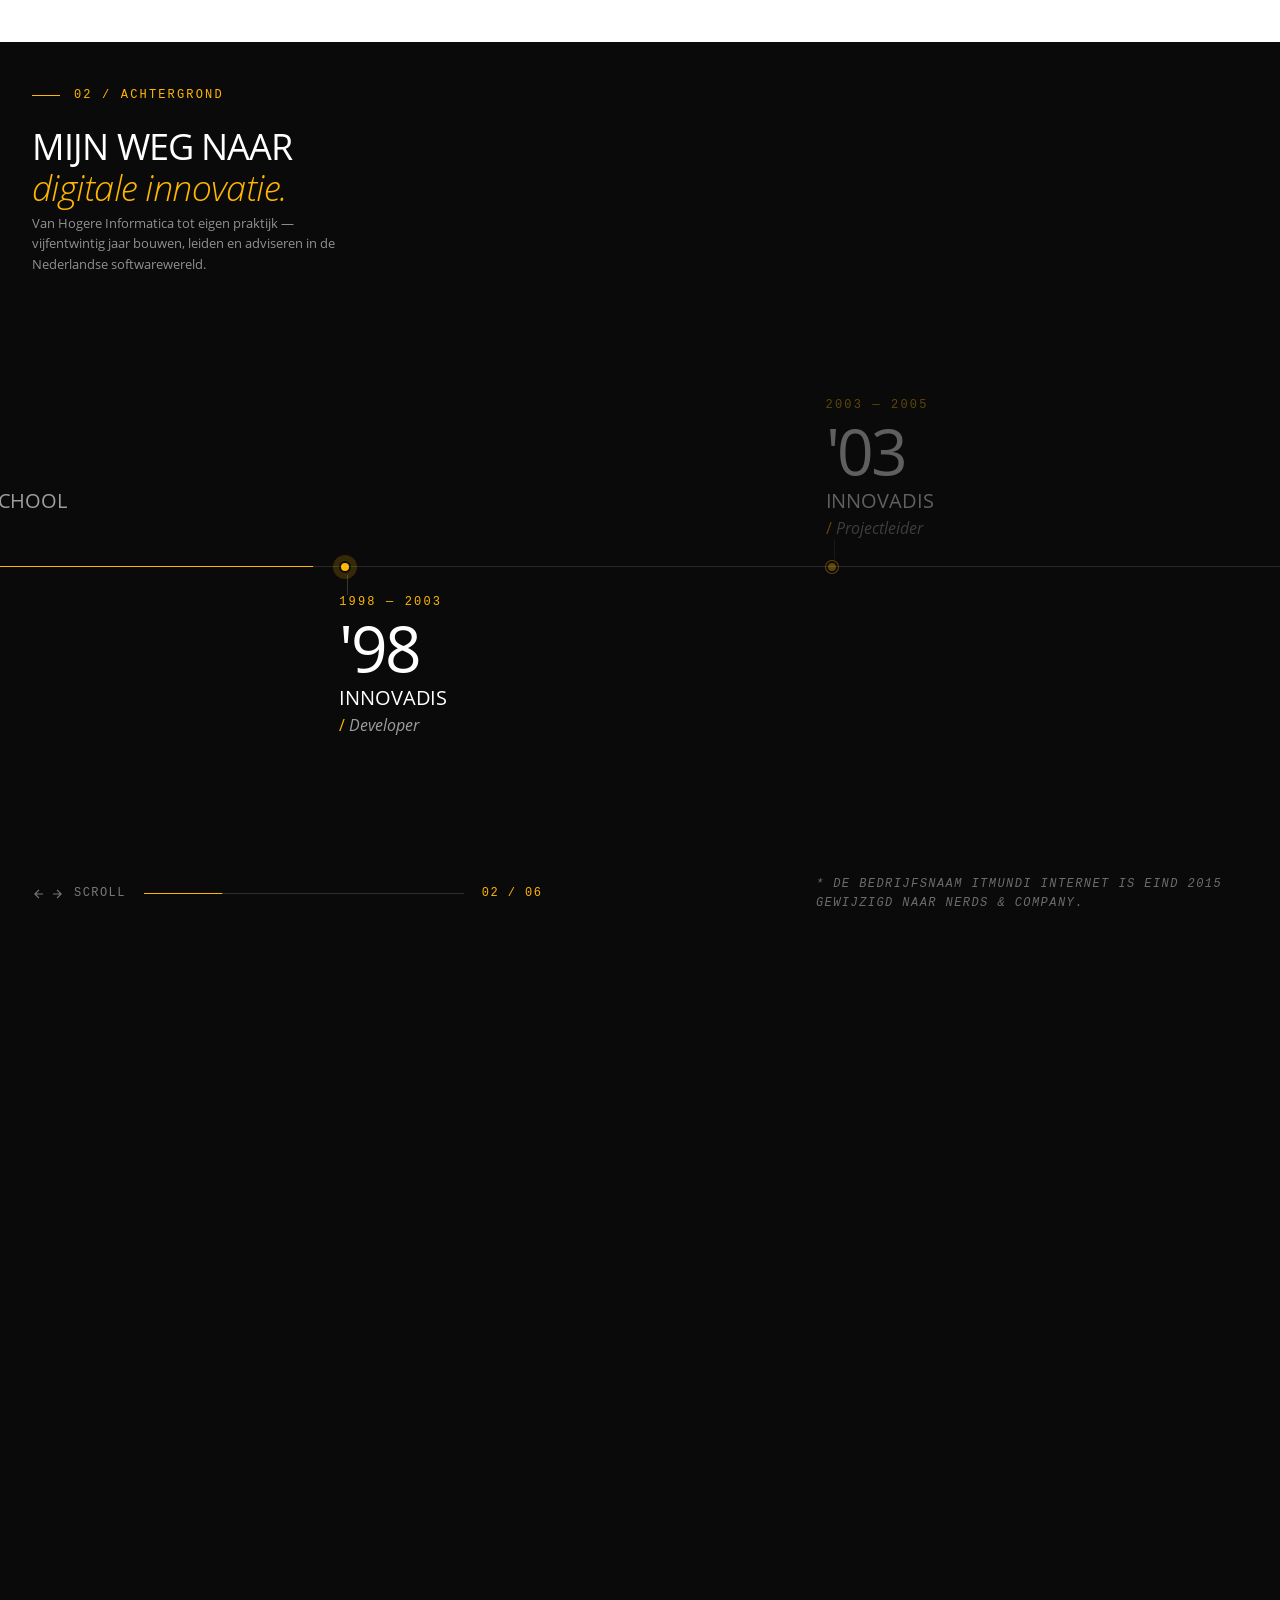
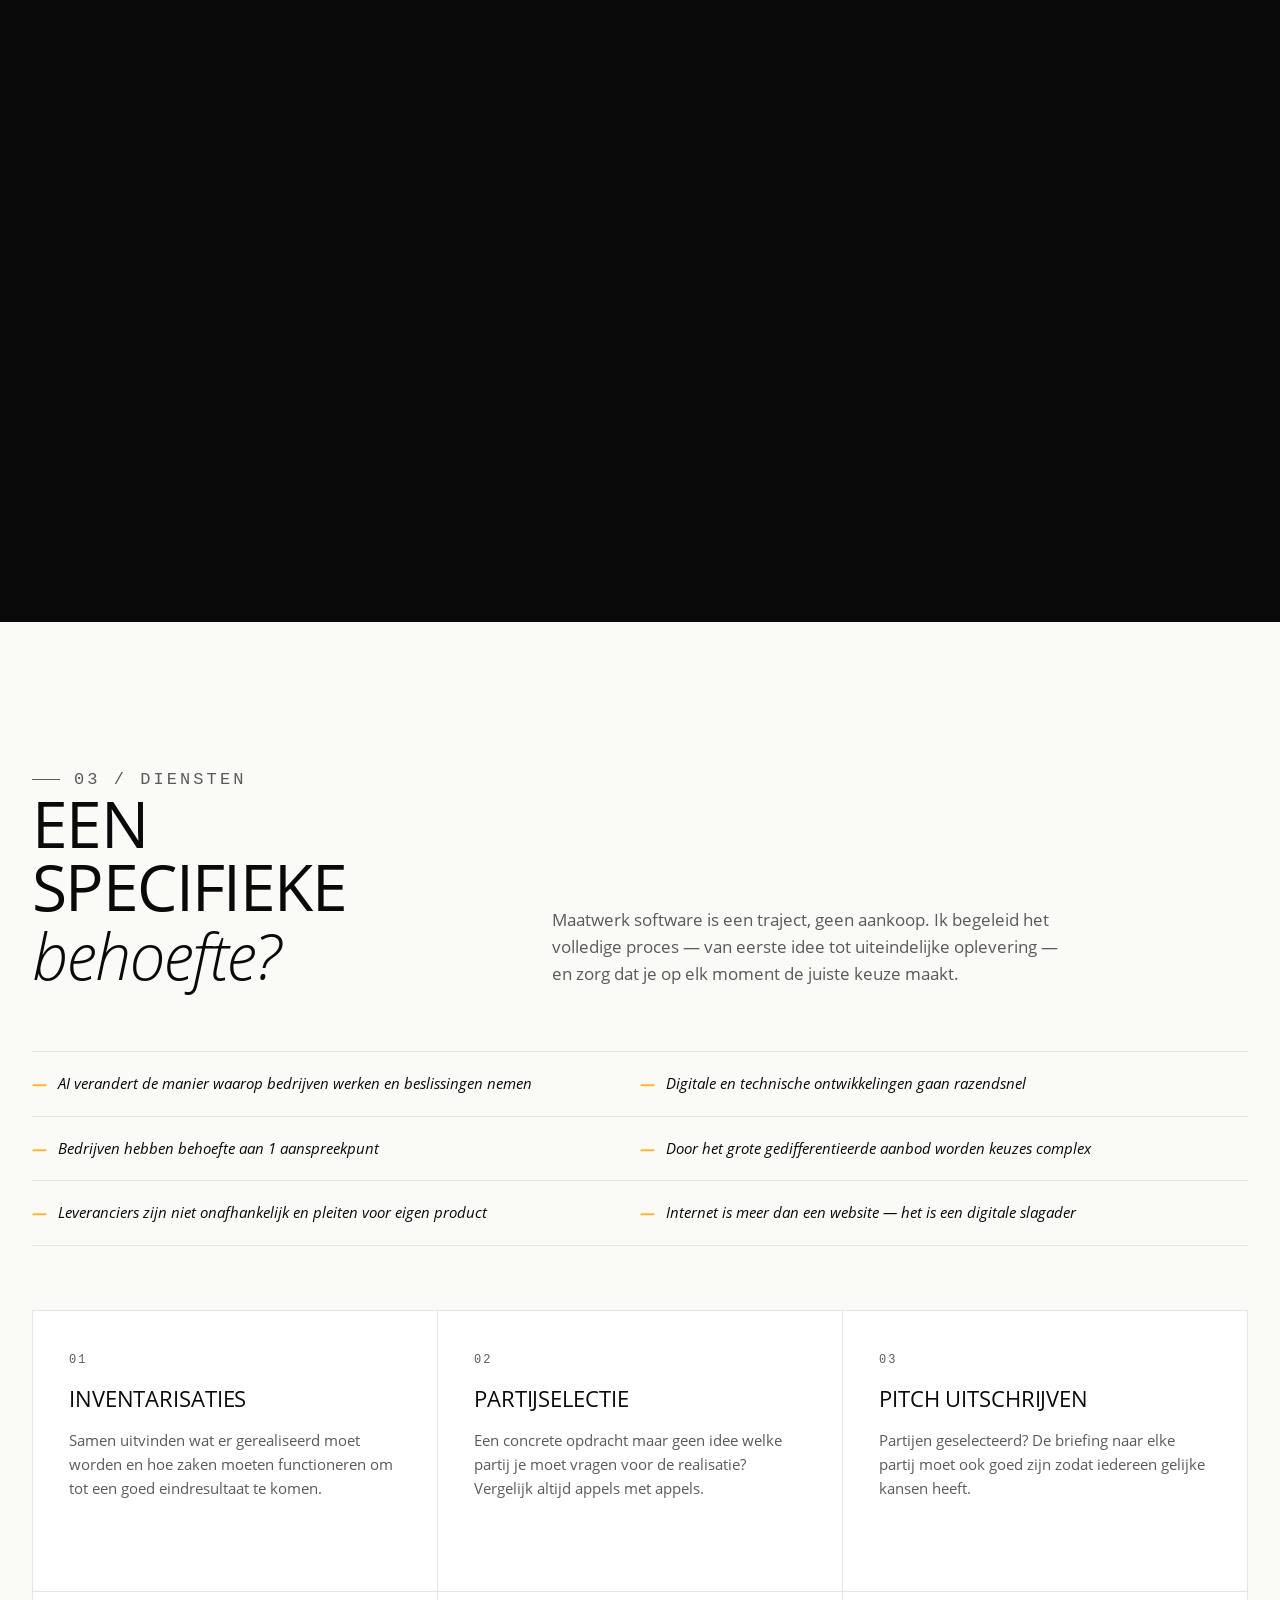
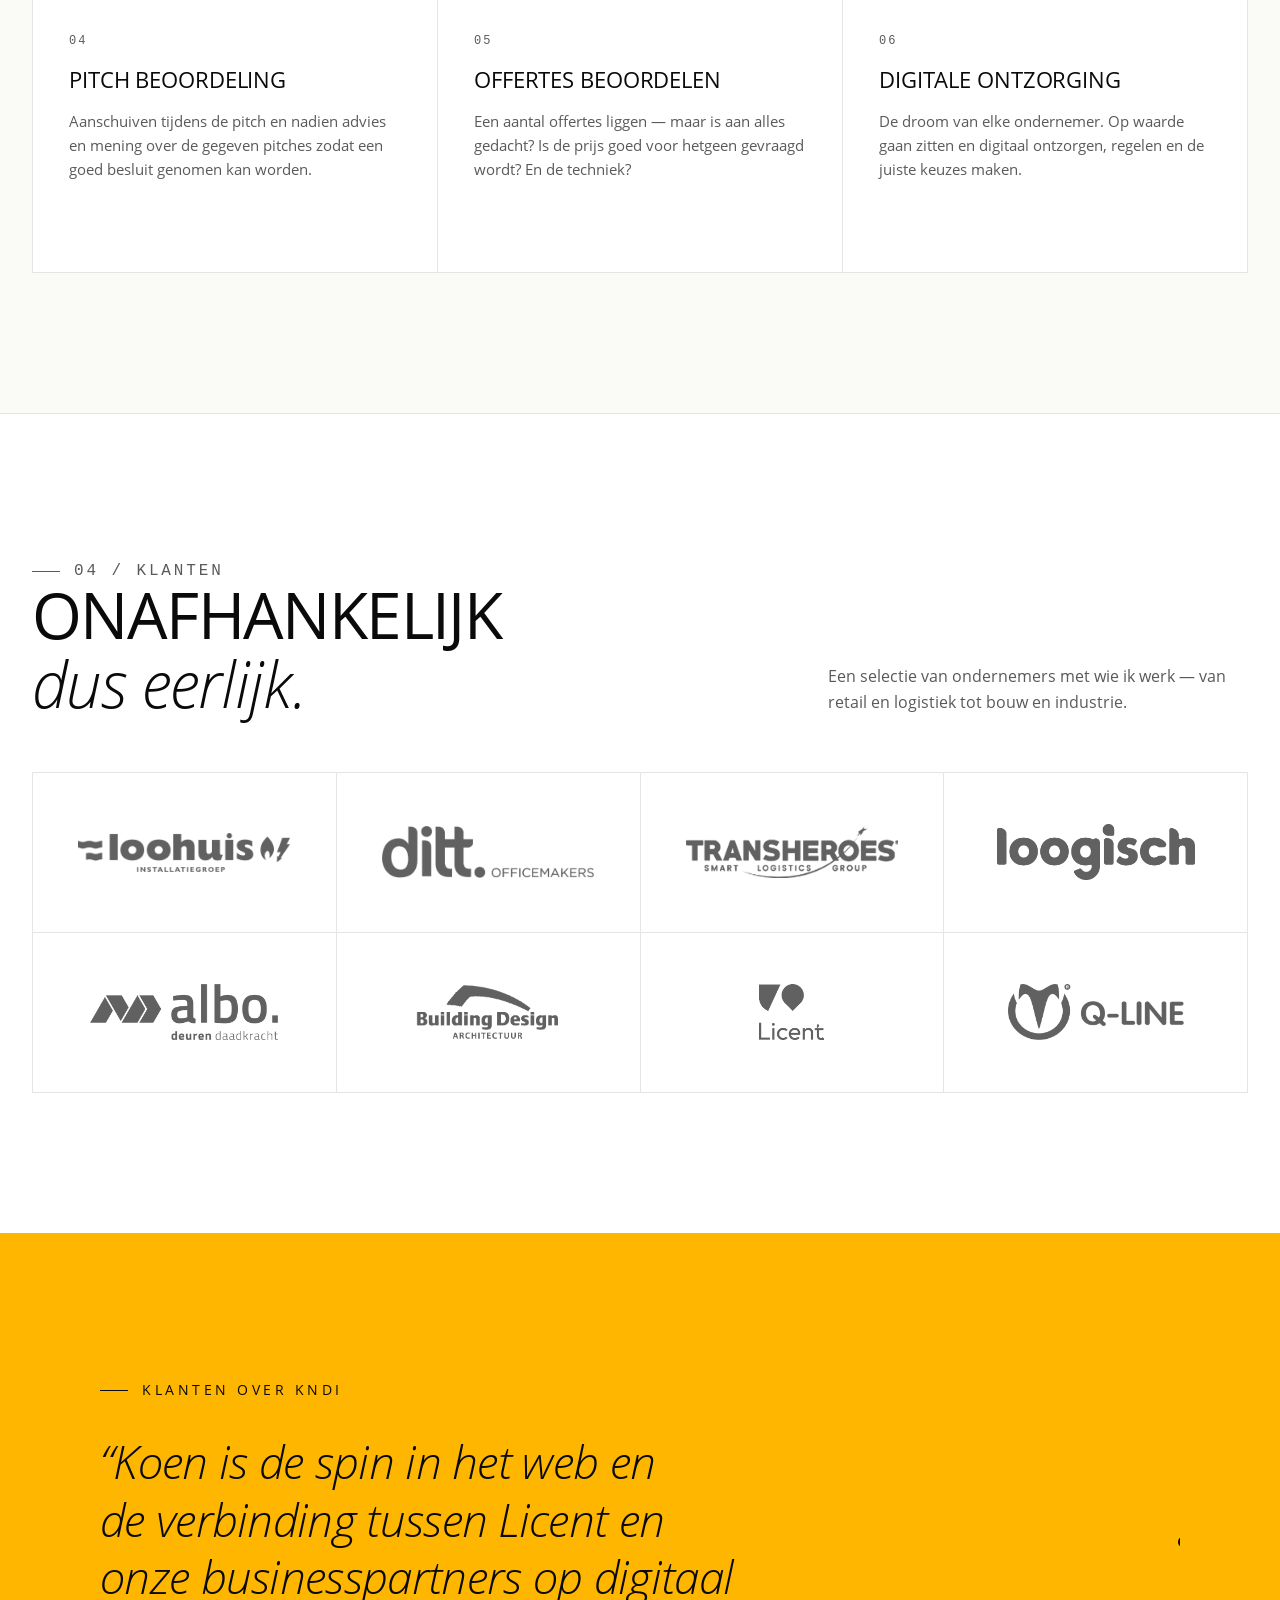
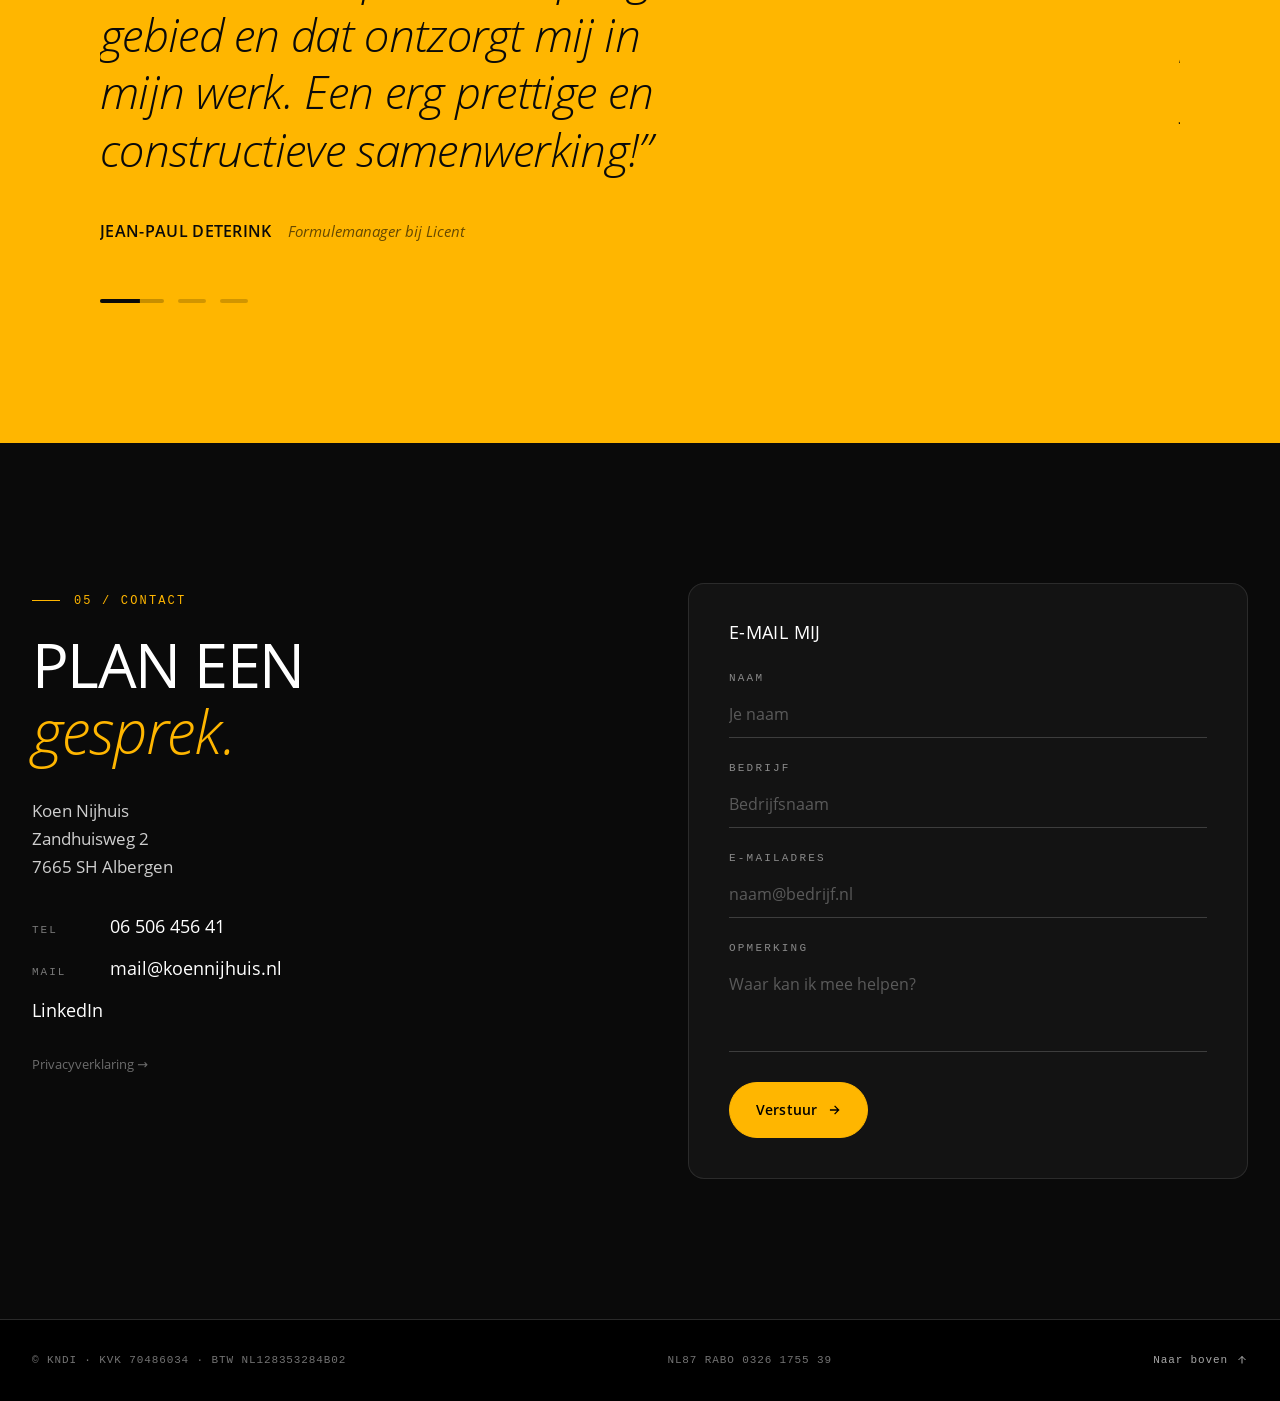
==== commit 06e814c0: "Replace IoT with AI (first position), make context list italic https://claude.ai/code/session_01SZbr" ====
--- a/index.html
+++ b/index.html
@@ -213,12 +213,12 @@
     </div>
 
     <ul class="context-list">
-      <li class="r-up">Digitale en technische ontwikkelingen gaan razendsnel</li>
-      <li class="r-up d1">Bedrijven hebben behoefte aan 1 aanspreekpunt</li>
-      <li class="r-up d2">Door het grote gedifferentieerde aanbod worden keuzes complex</li>
-      <li class="r-up">Leveranciers zijn niet onafhankelijk en pleiten voor eigen product</li>
-      <li class="r-up d1">Internet is meer dan een website &mdash; het is een digitale slagader</li>
-      <li class="r-up d2">Internet of things gaat ons dagelijks leven veranderen</li>
+      <li class="r-up">AI verandert de manier waarop bedrijven werken en beslissingen nemen</li>
+      <li class="r-up d1">Digitale en technische ontwikkelingen gaan razendsnel</li>
+      <li class="r-up d2">Bedrijven hebben behoefte aan 1 aanspreekpunt</li>
+      <li class="r-up">Door het grote gedifferentieerde aanbod worden keuzes complex</li>
+      <li class="r-up d1">Leveranciers zijn niet onafhankelijk en pleiten voor eigen product</li>
+      <li class="r-up d2">Internet is meer dan een website &mdash; het is een digitale slagader</li>
     </ul>
 
     <div class="service-grid">
--- a/css/style.css
+++ b/css/style.css
@@ -534,6 +534,7 @@
   border-bottom: 1px solid var(--line);
   font-size: 15px;
   font-weight: 500;
+  font-style: italic;
   line-height: 1.5;
   color: var(--ink);
   display: flex;
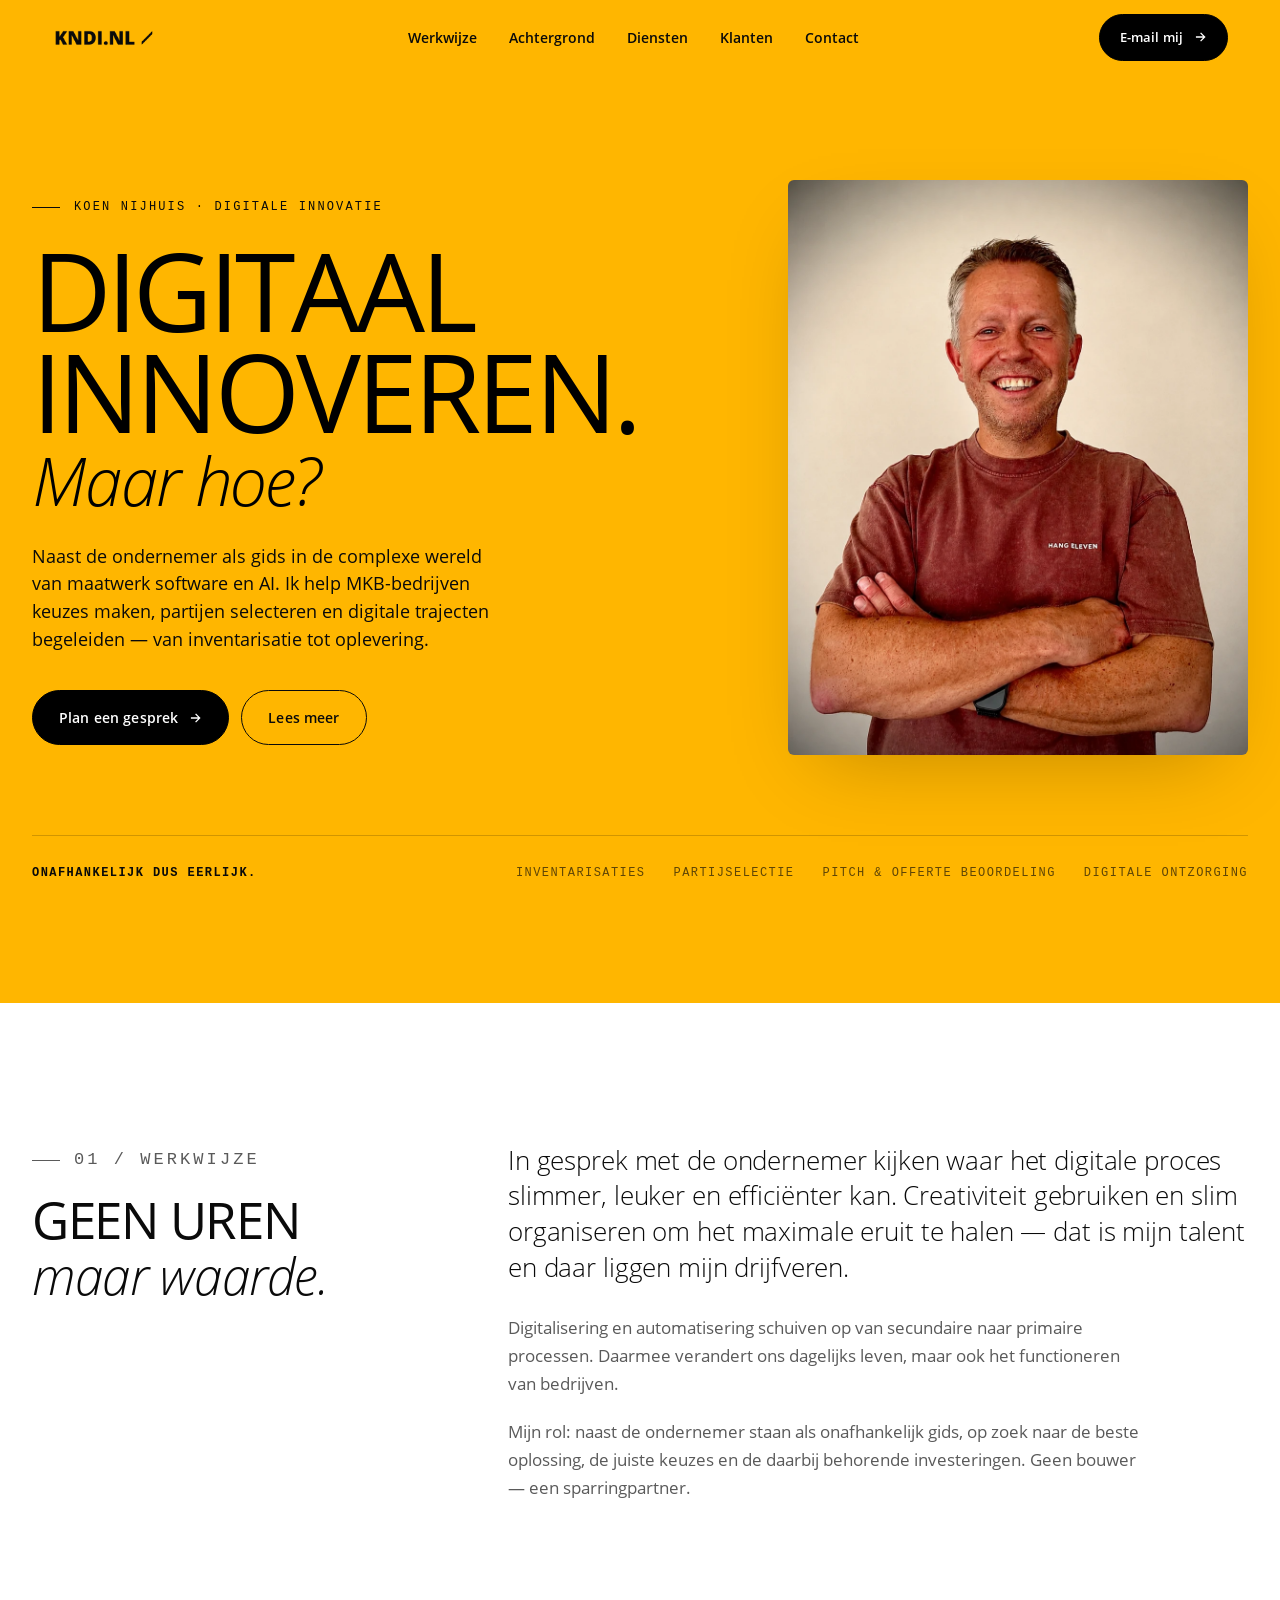
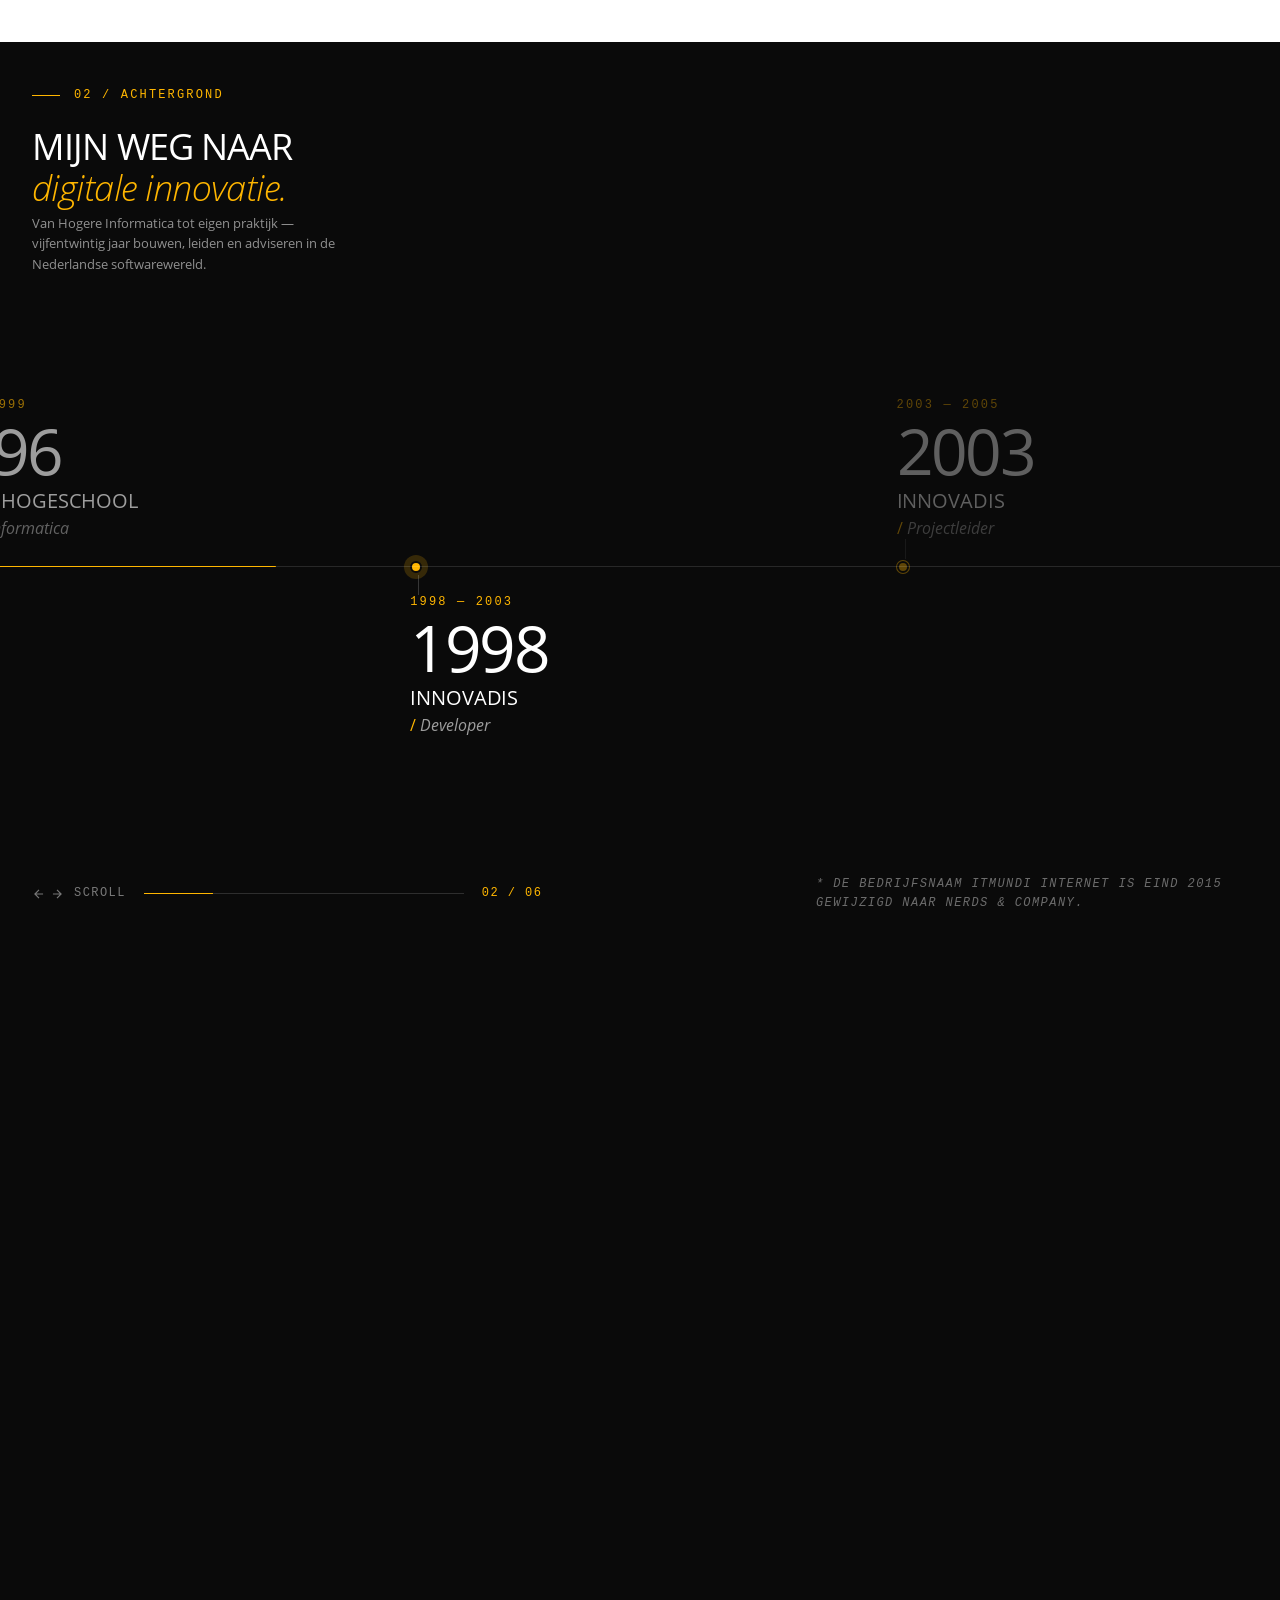
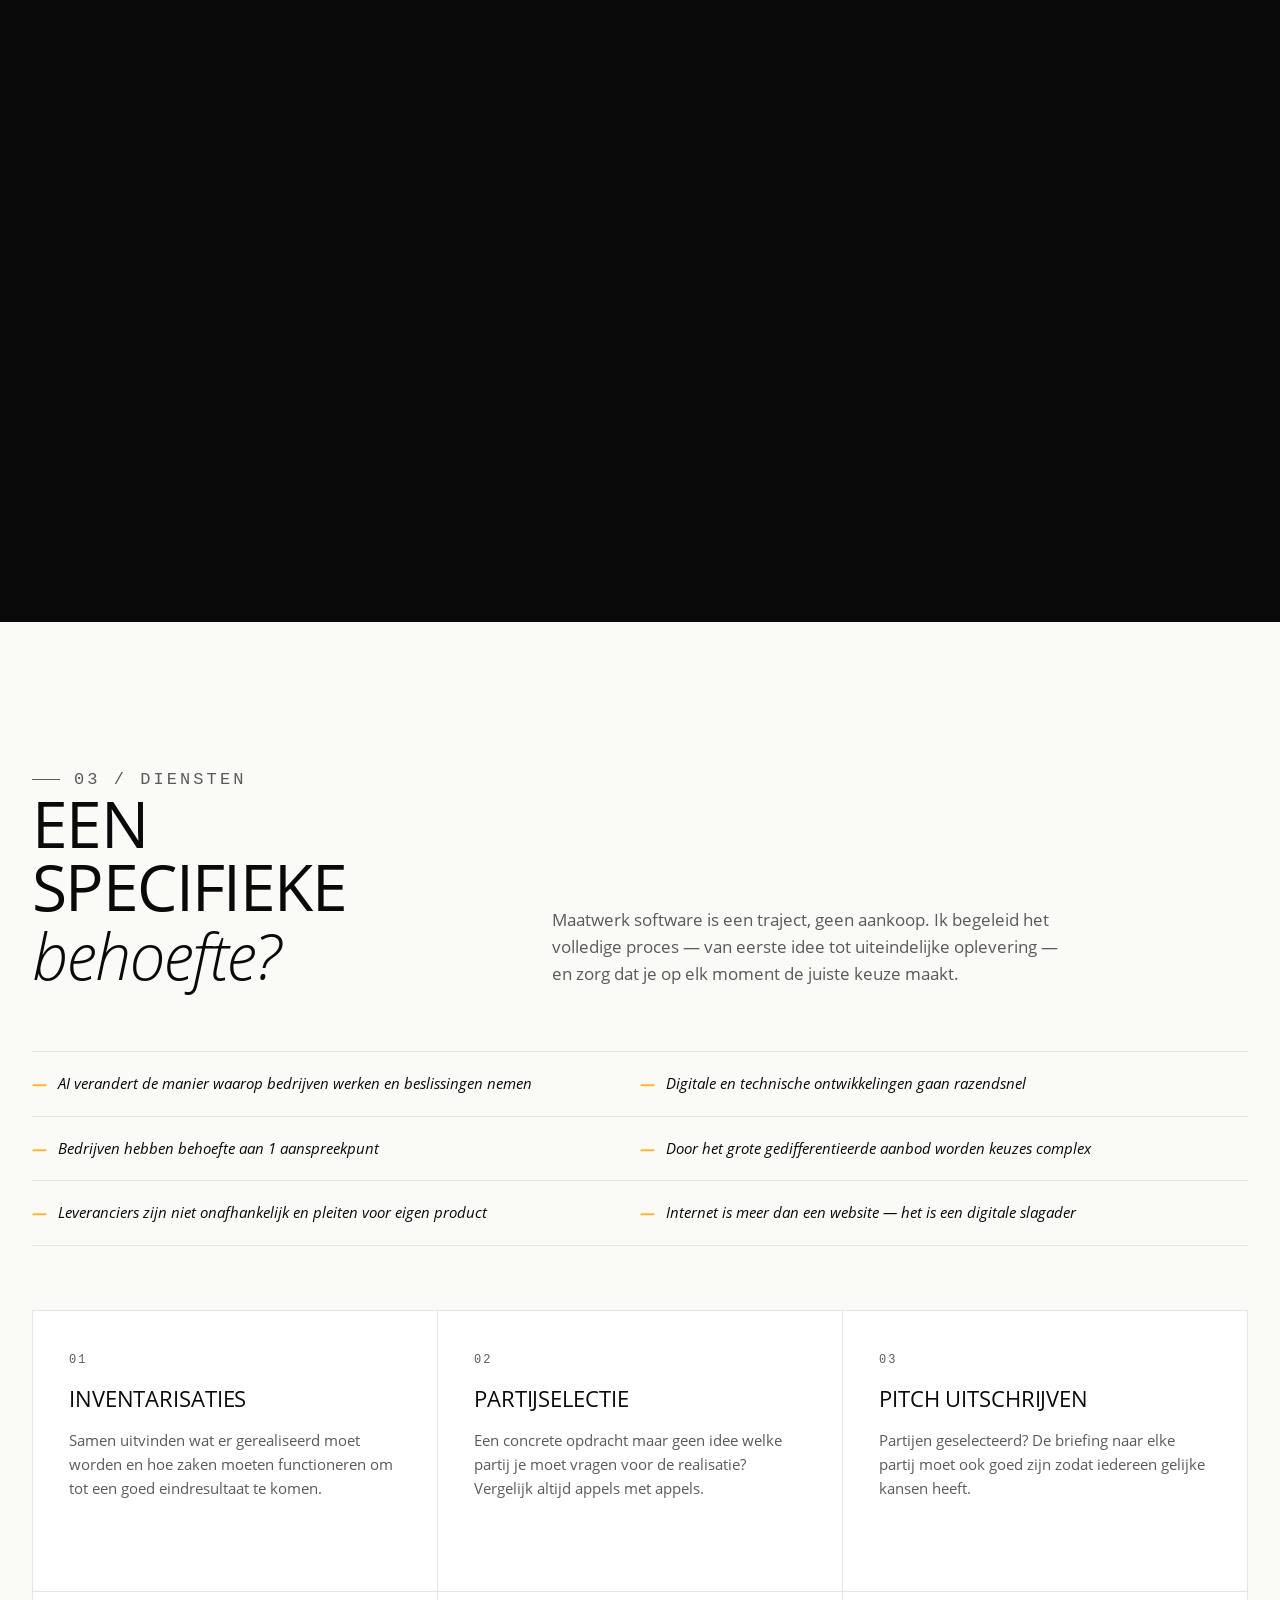
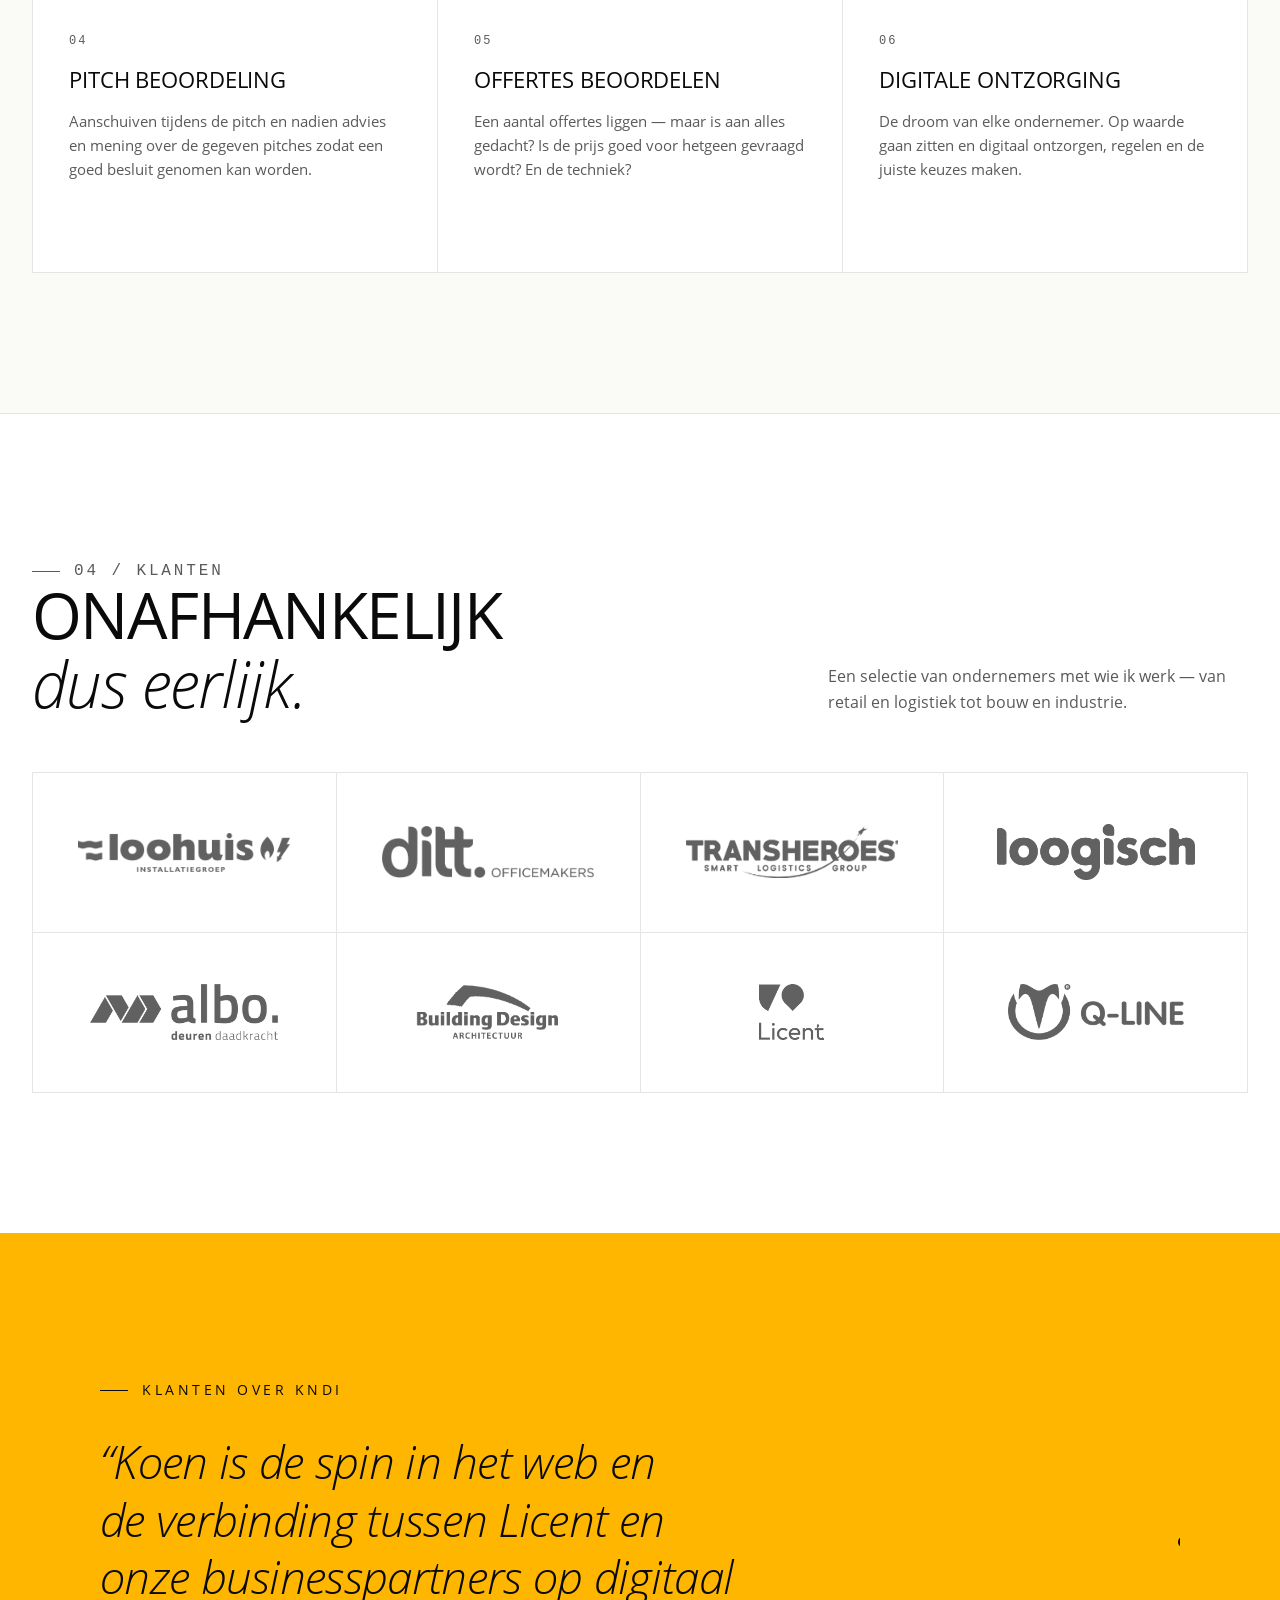
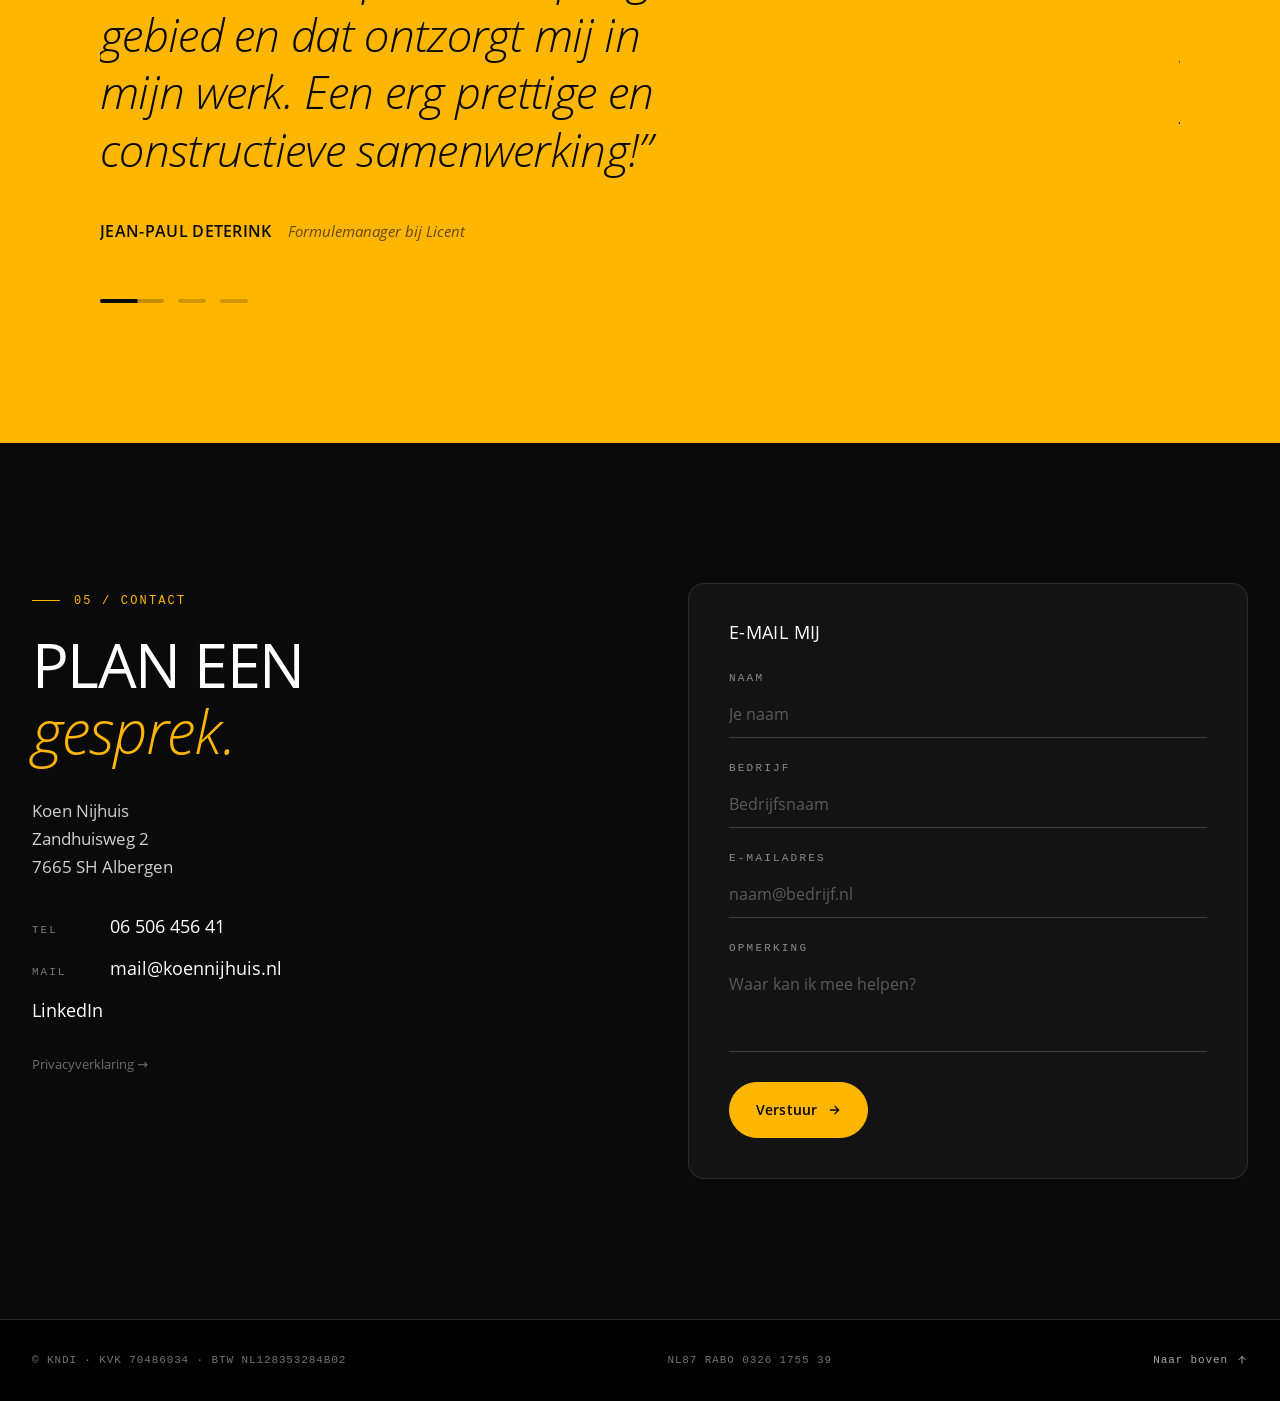
==== commit 7b8d24ac: "Show full years in CV timeline (1996 instead of '96) https://claude.ai/code/session_01SZbrzh1fuUZa9v" ====
--- a/index.html
+++ b/index.html
@@ -123,7 +123,7 @@
             <span class="node"></span>
             <div class="cv-card">
               <p class="year-range">1996 &mdash; 1999</p>
-              <p class="year-big">'96</p>
+              <p class="year-big">1996</p>
               <h3 class="what">Saxion Hogeschool</h3>
               <p class="role">Hogere Informatica</p>
             </div>
@@ -132,7 +132,7 @@
             <span class="node"></span>
             <div class="cv-card">
               <p class="year-range">1998 &mdash; 2003</p>
-              <p class="year-big">'98</p>
+              <p class="year-big">1998</p>
               <h3 class="what">Innovadis</h3>
               <p class="role">Developer</p>
             </div>
@@ -141,7 +141,7 @@
             <span class="node"></span>
             <div class="cv-card">
               <p class="year-range">2003 &mdash; 2005</p>
-              <p class="year-big">'03</p>
+              <p class="year-big">2003</p>
               <h3 class="what">Innovadis</h3>
               <p class="role">Projectleider</p>
             </div>
@@ -150,7 +150,7 @@
             <span class="node"></span>
             <div class="cv-card">
               <p class="year-range">2005 &mdash; 2015</p>
-              <p class="year-big">'05</p>
+              <p class="year-big">2005</p>
               <h3 class="what">Itmundi internet</h3>
               <p class="role">Eigenaar</p>
             </div>
@@ -159,7 +159,7 @@
             <span class="node"></span>
             <div class="cv-card">
               <p class="year-range">2015 &mdash; 2017 *</p>
-              <p class="year-big">'15</p>
+              <p class="year-big">2015</p>
               <h3 class="what">Nerds &amp; Company</h3>
               <p class="role">Mede-eigenaar</p>
             </div>
@@ -168,7 +168,7 @@
             <span class="node"></span>
             <div class="cv-card">
               <p class="year-range">2018 &mdash; heden</p>
-              <p class="year-big" style="color:var(--y);">'18</p>
+              <p class="year-big" style="color:var(--y);">2018</p>
               <h3 class="what">KNDI</h3>
               <p class="role">Eigenaar</p>
             </div>
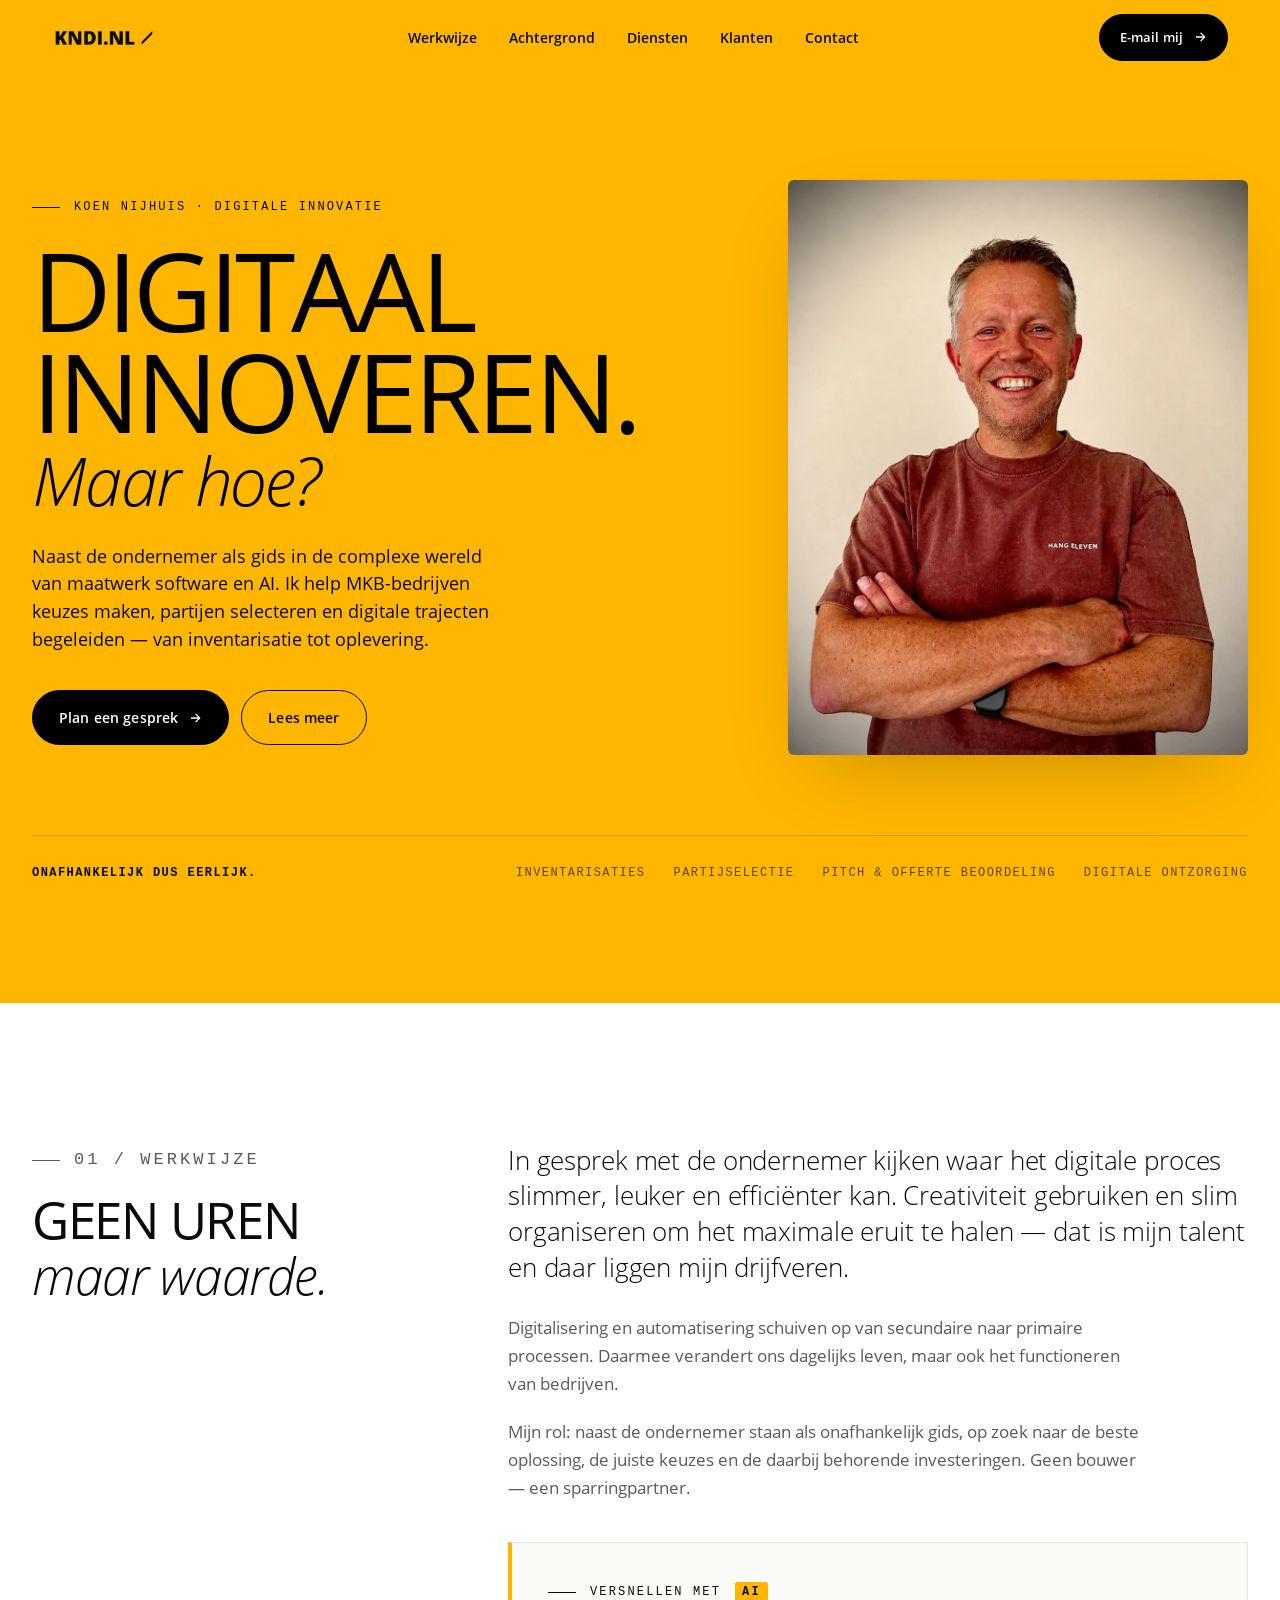
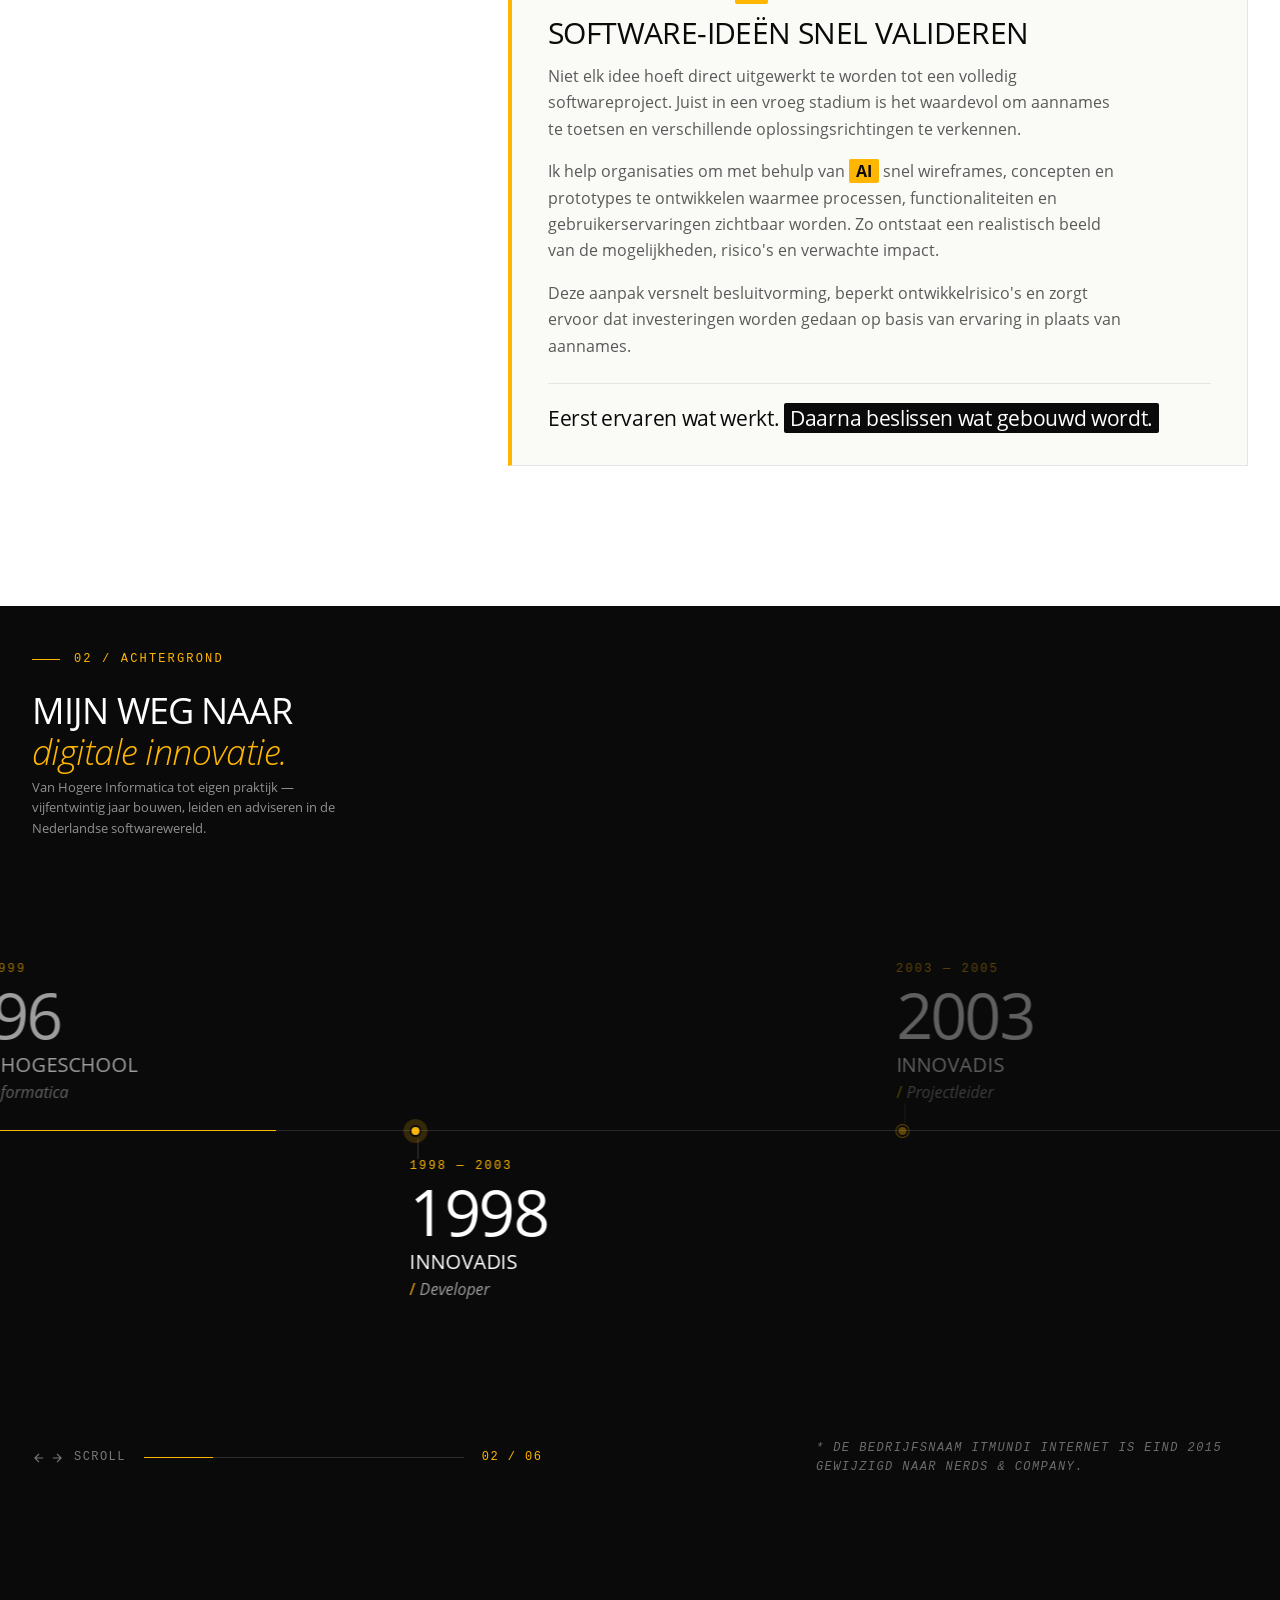
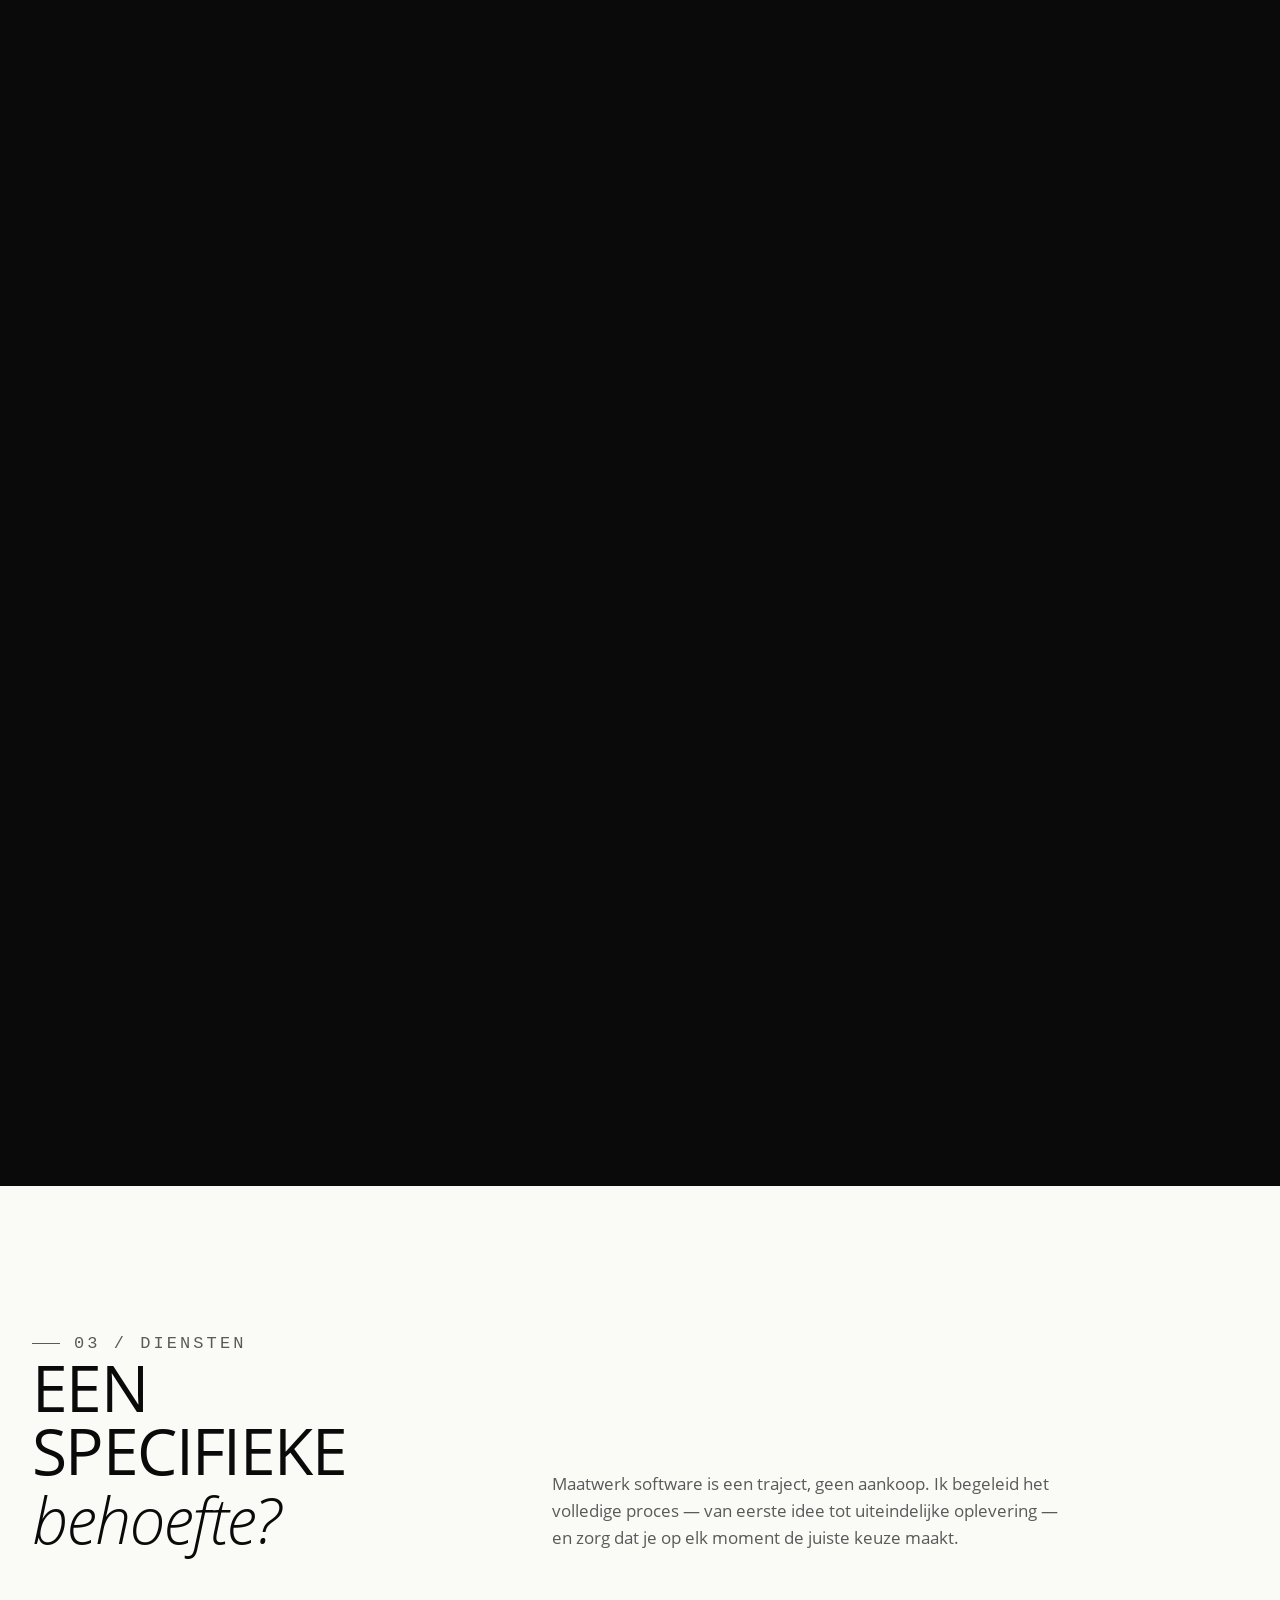
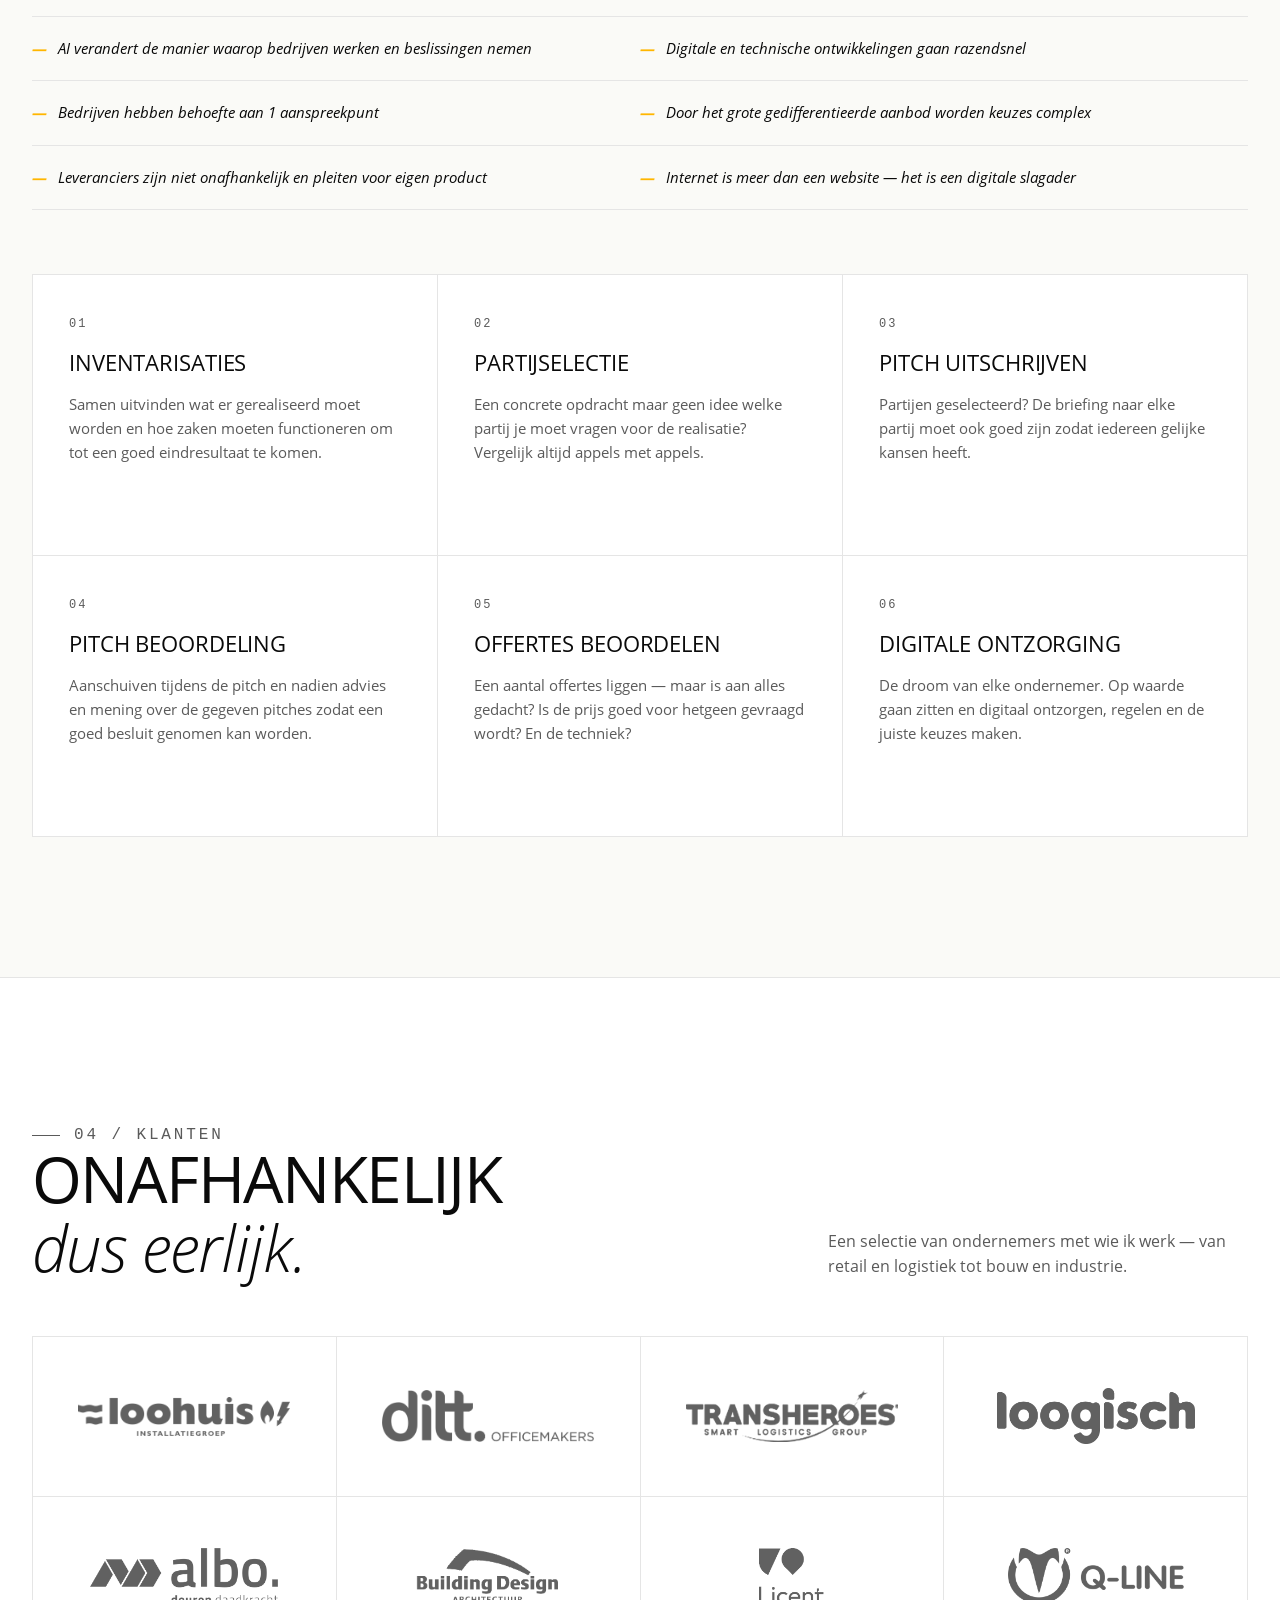
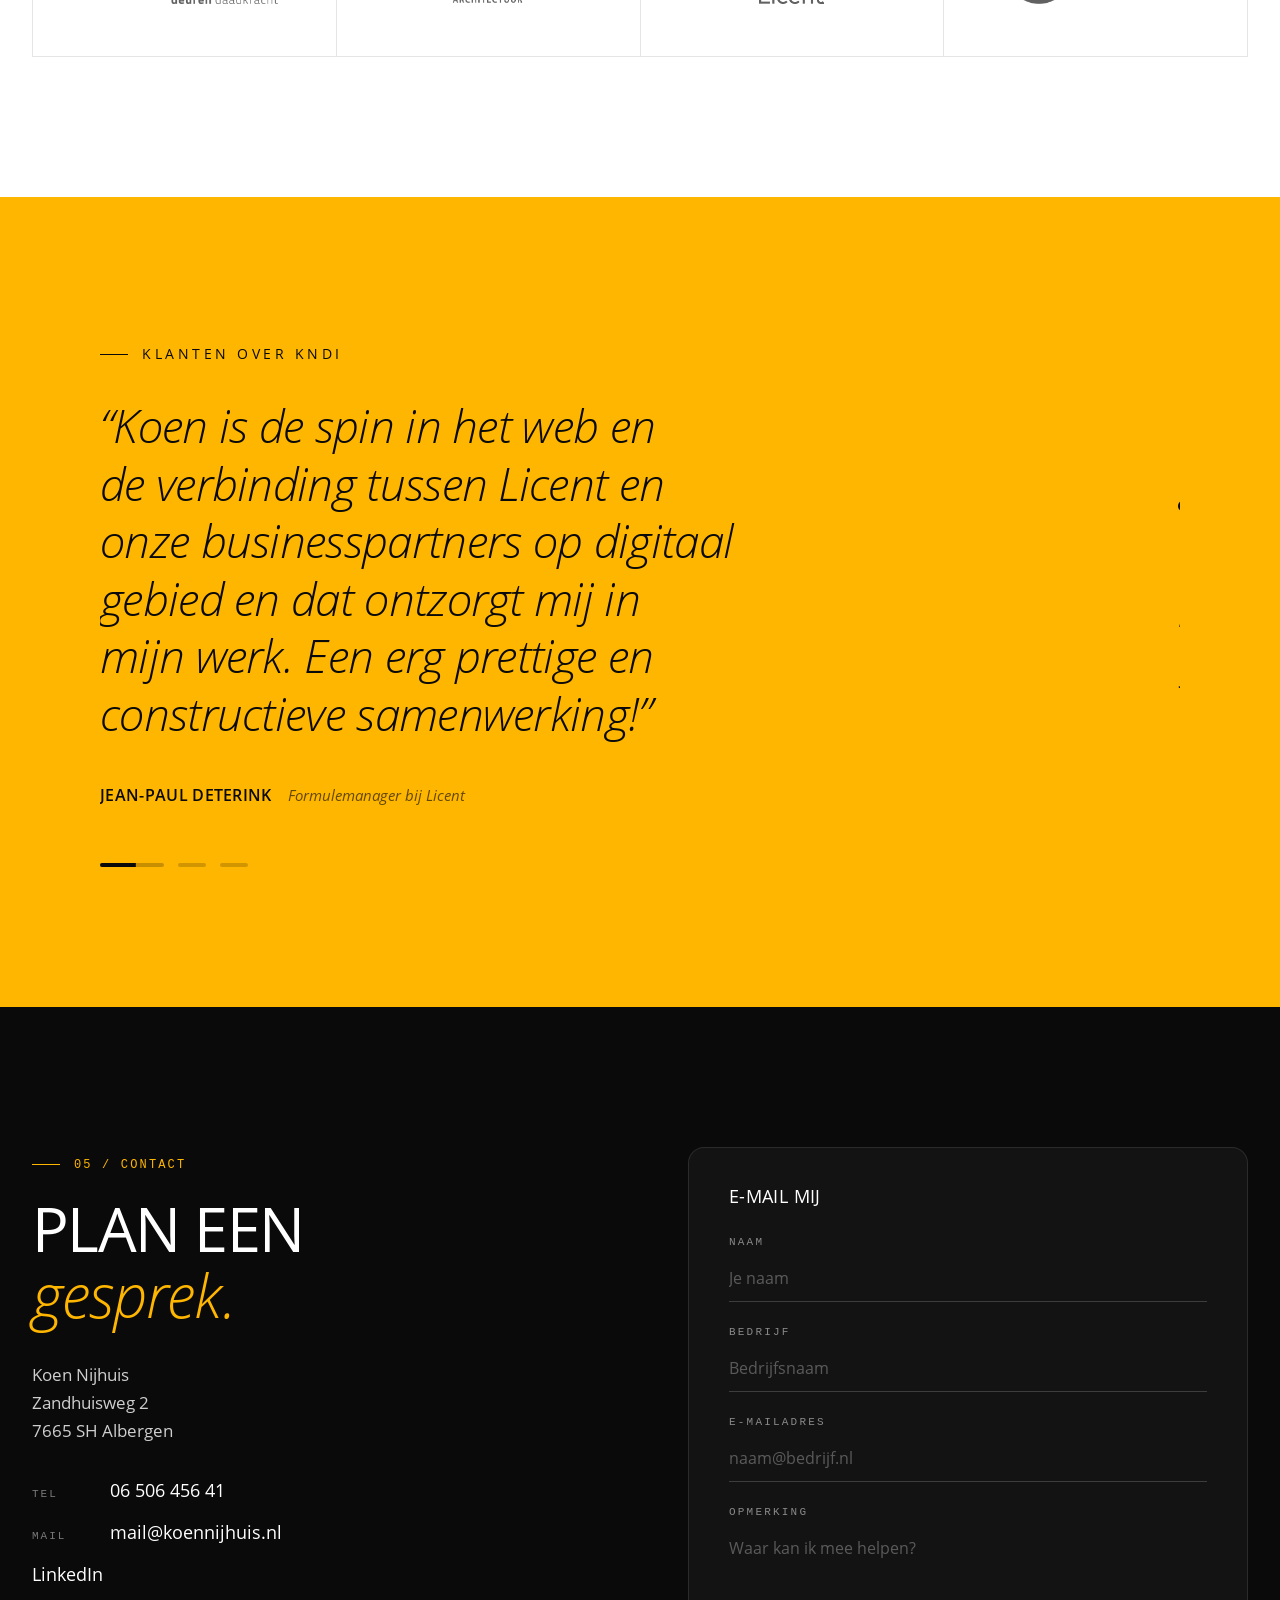
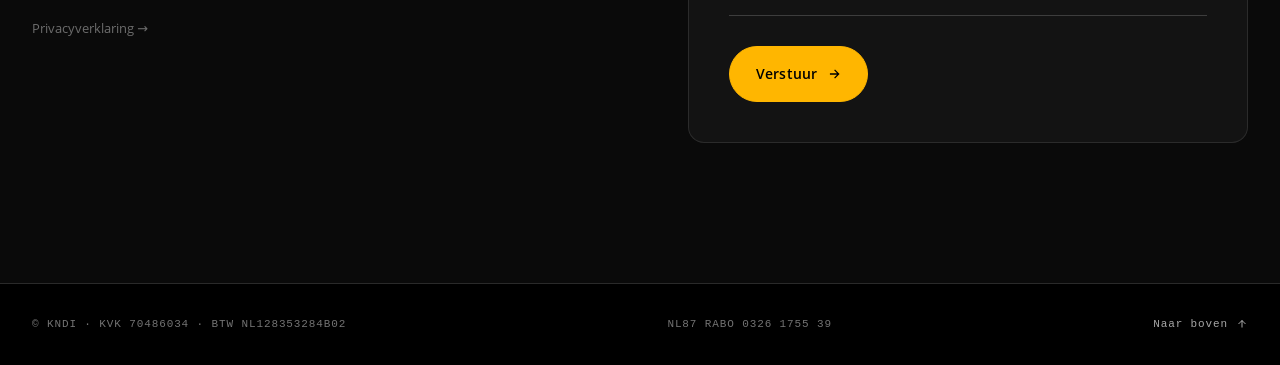
==== commit e9eb823d: "Add AI-emphasis panel to Werkwijze section" ====
--- a/index.html
+++ b/index.html
@@ -98,6 +98,30 @@
           op zoek naar de beste oplossing, de juiste keuzes en de daarbij
           behorende investeringen. Geen bouwer &mdash; een sparringpartner.
         </p>
+
+        <div class="ai-panel r-up d2">
+          <p class="eyebrow">Versnellen met <span class="ai-mark">AI</span></p>
+          <h3>Software-ide&euml;n snel valideren</h3>
+          <p>
+            Niet elk idee hoeft direct uitgewerkt te worden tot een volledig
+            softwareproject. Juist in een vroeg stadium is het waardevol om
+            aannames te toetsen en verschillende oplossingsrichtingen te
+            verkennen.
+          </p>
+          <p>
+            Ik help organisaties om met behulp van <span class="ai-mark">AI</span>
+            snel wireframes, concepten en prototypes te ontwikkelen waarmee
+            processen, functionaliteiten en gebruikerservaringen zichtbaar
+            worden. Zo ontstaat een realistisch beeld van de mogelijkheden,
+            risico's en verwachte impact.
+          </p>
+          <p>
+            Deze aanpak versnelt besluitvorming, beperkt ontwikkelrisico's en
+            zorgt ervoor dat investeringen worden gedaan op basis van ervaring
+            in plaats van aannames.
+          </p>
+          <p class="ai-closing">Eerst ervaren wat werkt. <span>Daarna beslissen wat gebouwd wordt.</span></p>
+        </div>
       </div>
     </div>
   </div>
--- a/css/style.css
+++ b/css/style.css
@@ -306,6 +306,65 @@
 }
 .intro p:last-child { margin-bottom: 0; }
 
+/* ---------- AI panel (Werkwijze) ---------- */
+.ai-panel {
+  margin-top: 40px;
+  border: 1px solid var(--line);
+  border-left: 4px solid var(--y);
+  background: var(--paper);
+  padding: 32px 36px;
+}
+.ai-panel .eyebrow {
+  font-family: var(--mono);
+  font-size: 12px;
+  letter-spacing: .18em;
+  text-transform: uppercase;
+  color: var(--ink);
+  margin: 0 0 14px;
+}
+.ai-panel h3 {
+  font-family: var(--display);
+  font-size: clamp(22px, 2.4vw, 30px);
+  letter-spacing: -0.02em;
+  margin: 0 0 16px;
+  color: var(--ink);
+}
+.ai-panel p {
+  font-size: 16px;
+  line-height: 1.65;
+  color: var(--muted);
+  margin: 0 0 16px;
+  max-width: 64ch;
+}
+.ai-panel p:last-of-type { margin-bottom: 0; }
+.ai-mark {
+  background: var(--y);
+  color: var(--ink);
+  font-weight: 700;
+  padding: 1px 7px;
+  border-radius: 2px;
+  white-space: nowrap;
+}
+.ai-panel .ai-closing {
+  margin-top: 24px;
+  padding-top: 20px;
+  border-top: 1px solid var(--line);
+  font-family: var(--display);
+  font-size: clamp(17px, 1.8vw, 21px);
+  letter-spacing: -0.015em;
+  line-height: 1.4;
+  color: var(--ink);
+}
+.ai-panel .ai-closing span {
+  background: var(--ink);
+  color: var(--w);
+  padding: 1px 6px;
+  border-radius: 2px;
+}
+@media (max-width: 640px) {
+  .ai-panel { padding: 24px 22px; }
+}
+
 /* ============================================================
    CV — horizontal pinned timeline
    ============================================================ */
@@ -878,9 +937,10 @@
    ============================================================ */
 @media (max-width: 960px) {
   .nav { display: none; }
-  .hero { padding-top: 120px; }
-  .hero-grid { grid-template-columns: 1fr; gap: 48px; }
-  .hero-photo { max-width: 100%; justify-self: stretch; aspect-ratio: 4 / 3; }
+  .hero { padding-top: 72px; }
+  .hero .container { padding: 24px 0; }
+  .hero-grid { grid-template-columns: 1fr; gap: 24px; }
+  .hero-photo { max-width: 100%; justify-self: stretch; aspect-ratio: 4 / 3; margin-bottom: 0; }
   .hero-meta { flex-direction: column; align-items: flex-start; gap: 16px; }
 
   .intro { padding: 96px 0; }
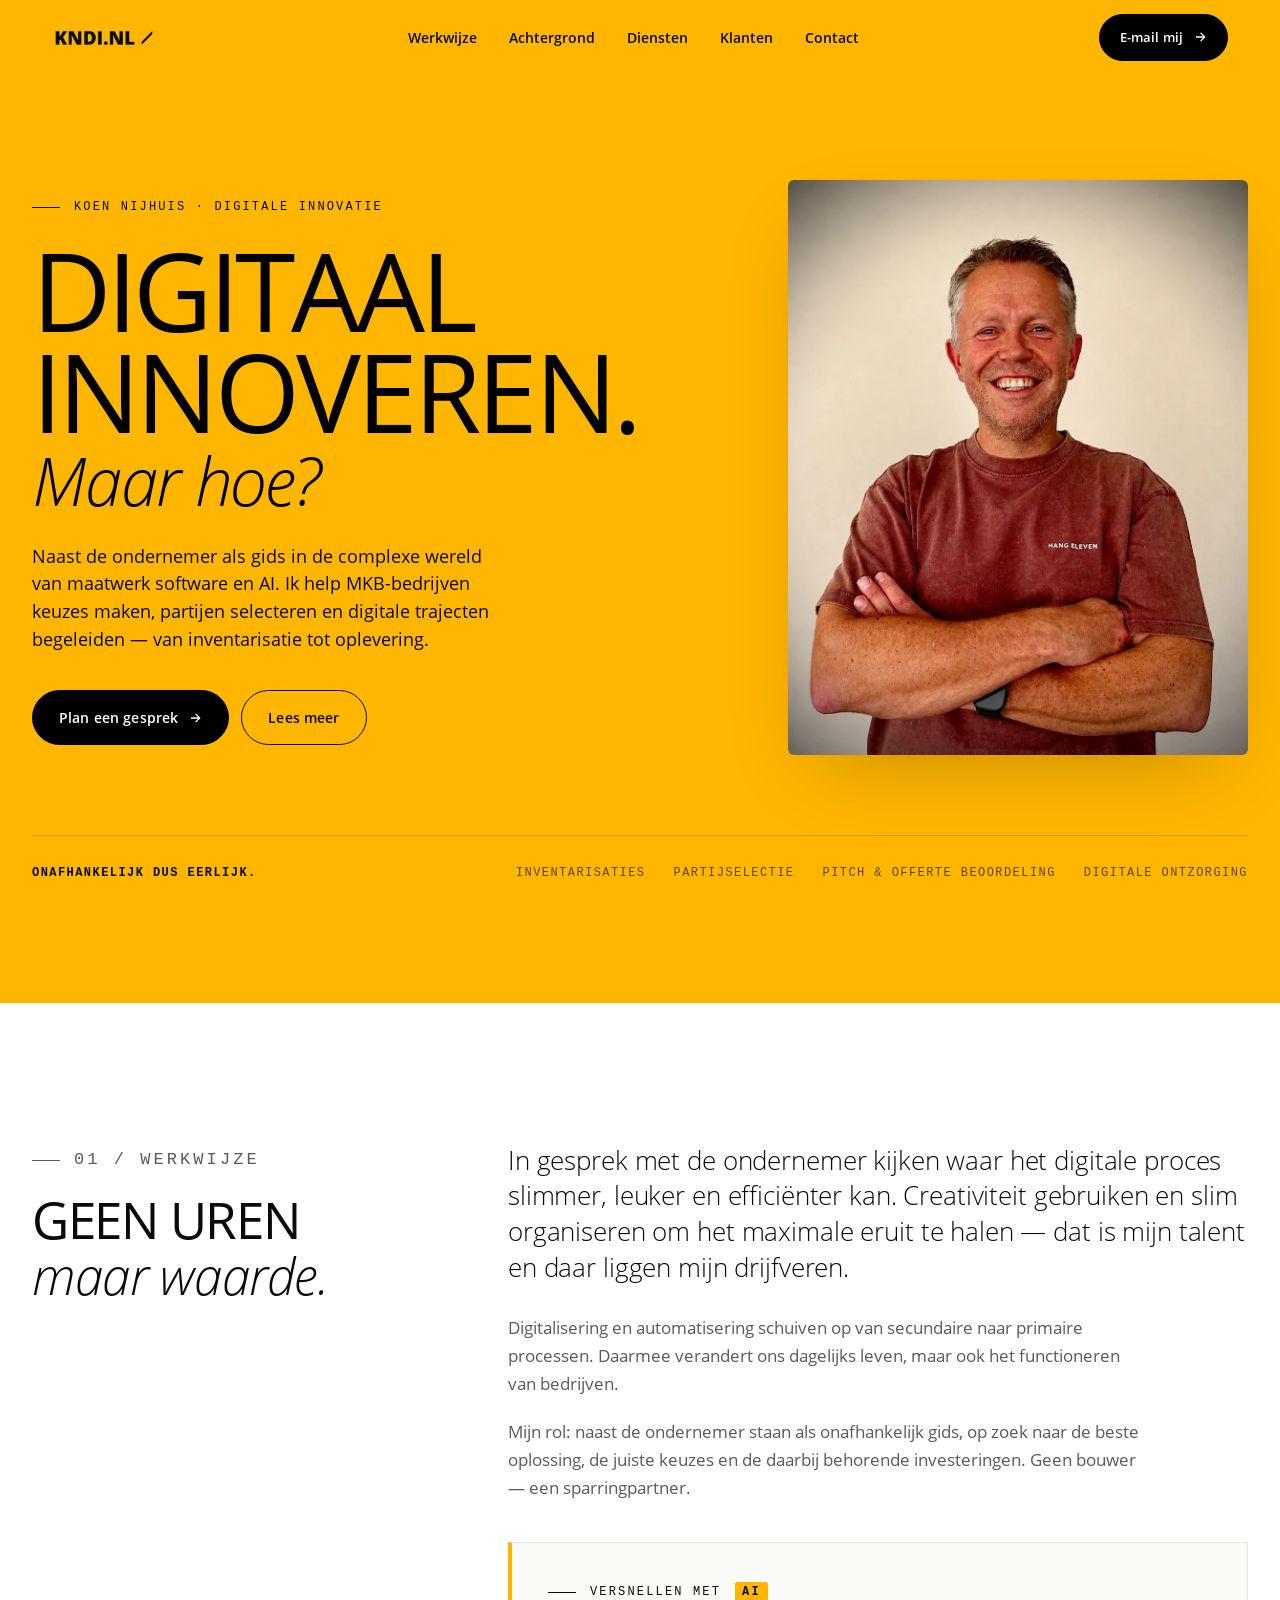
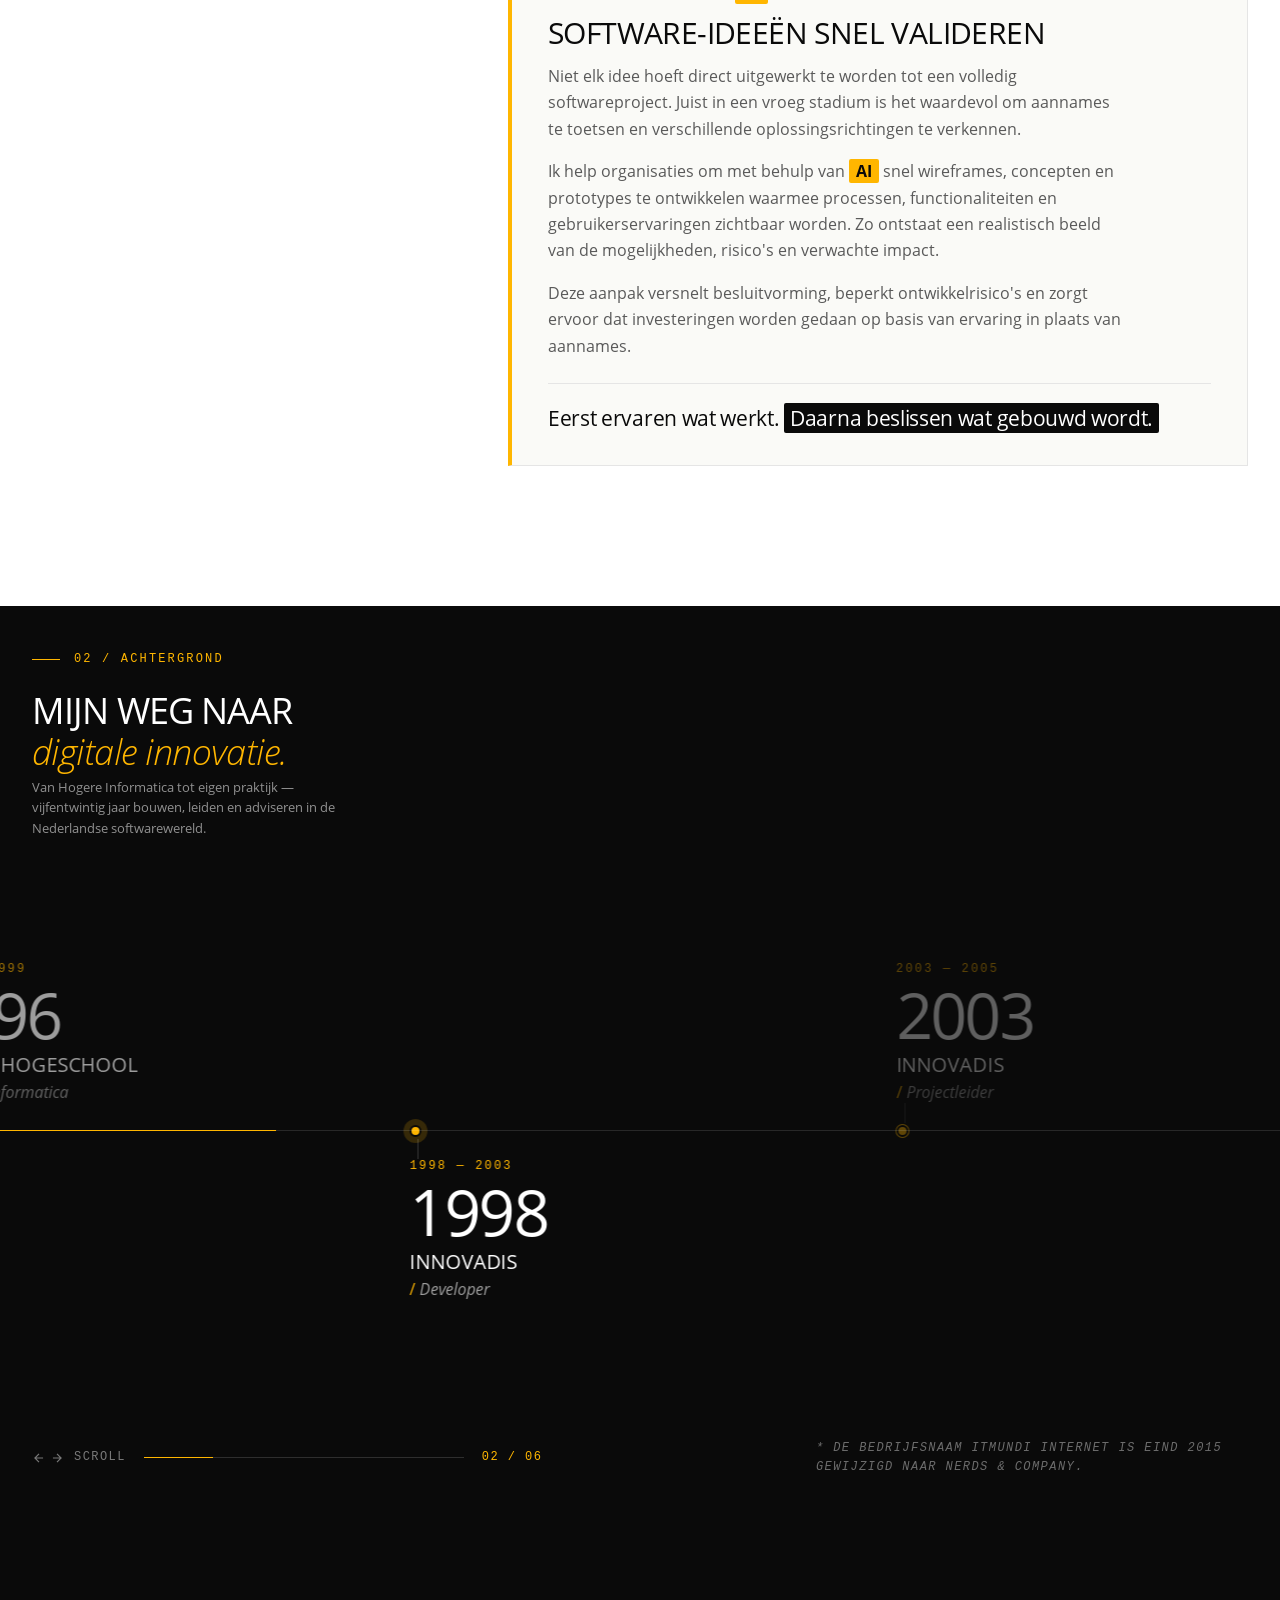
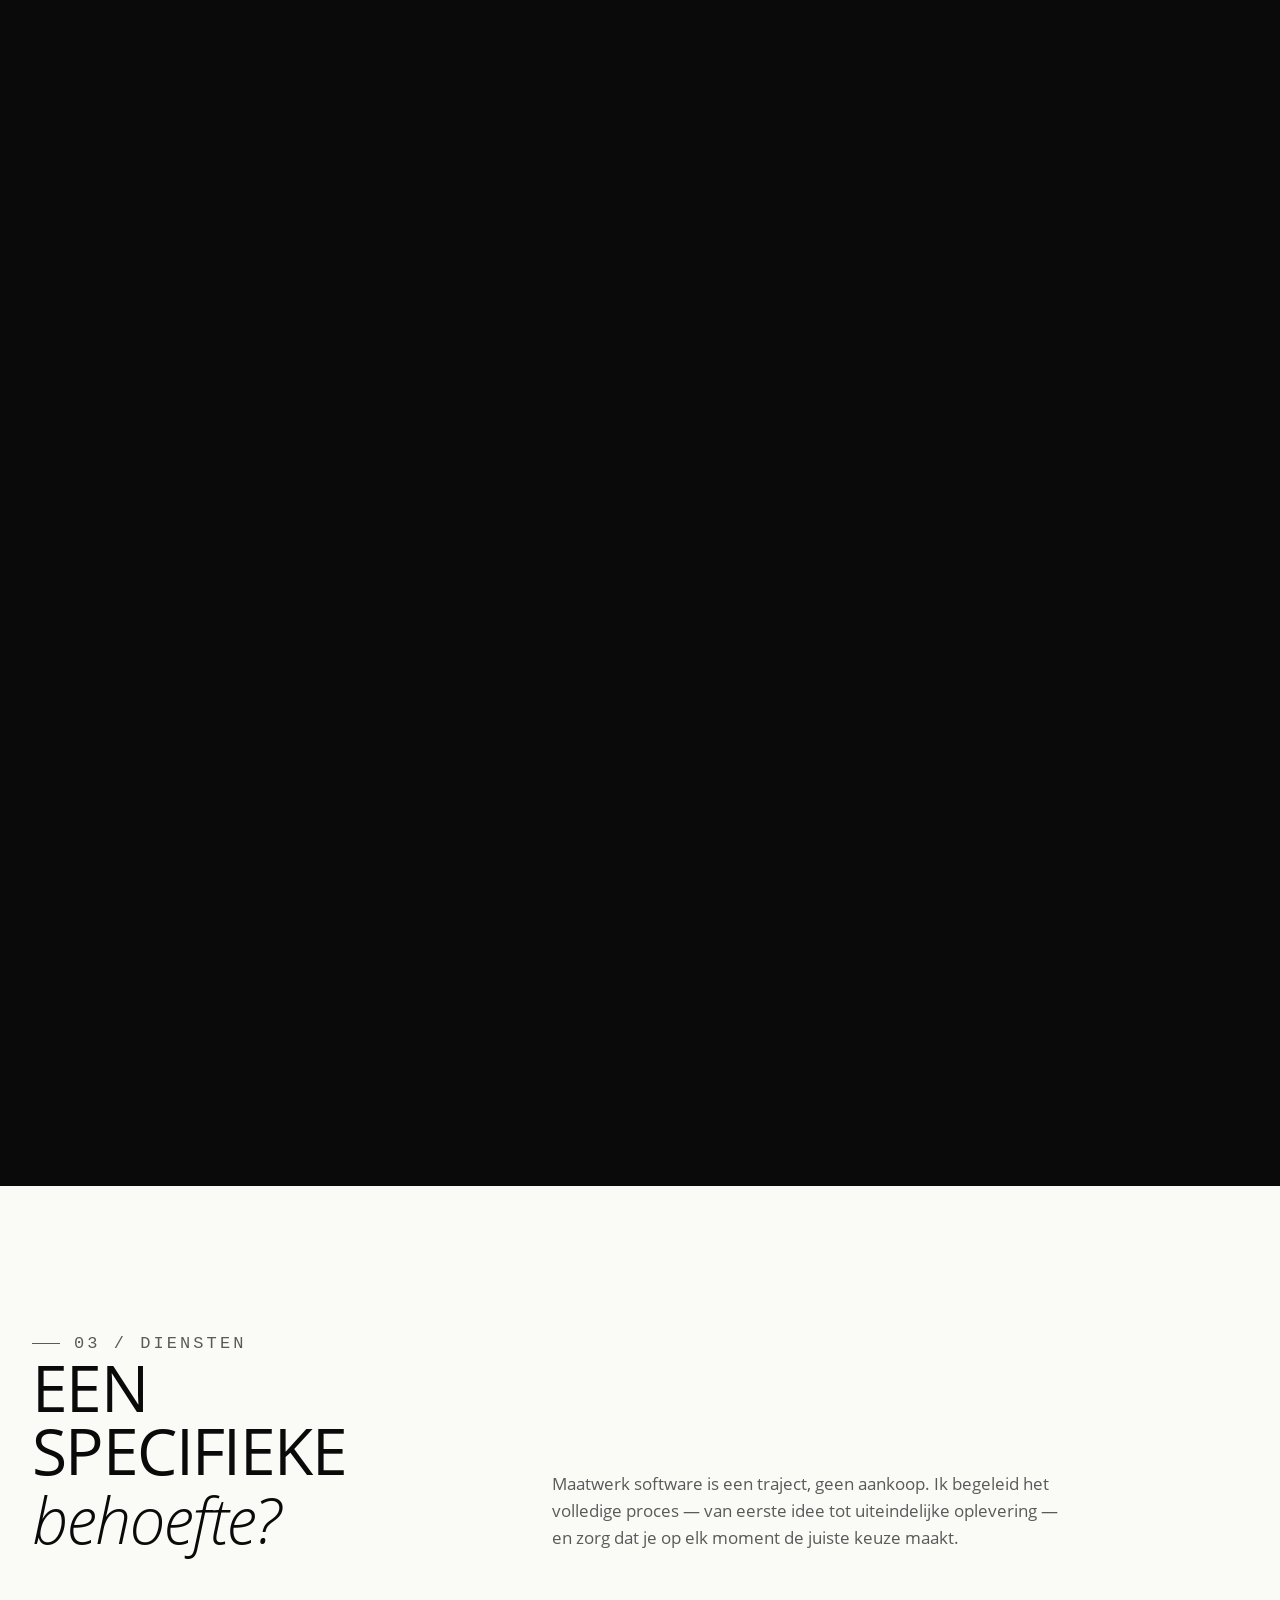
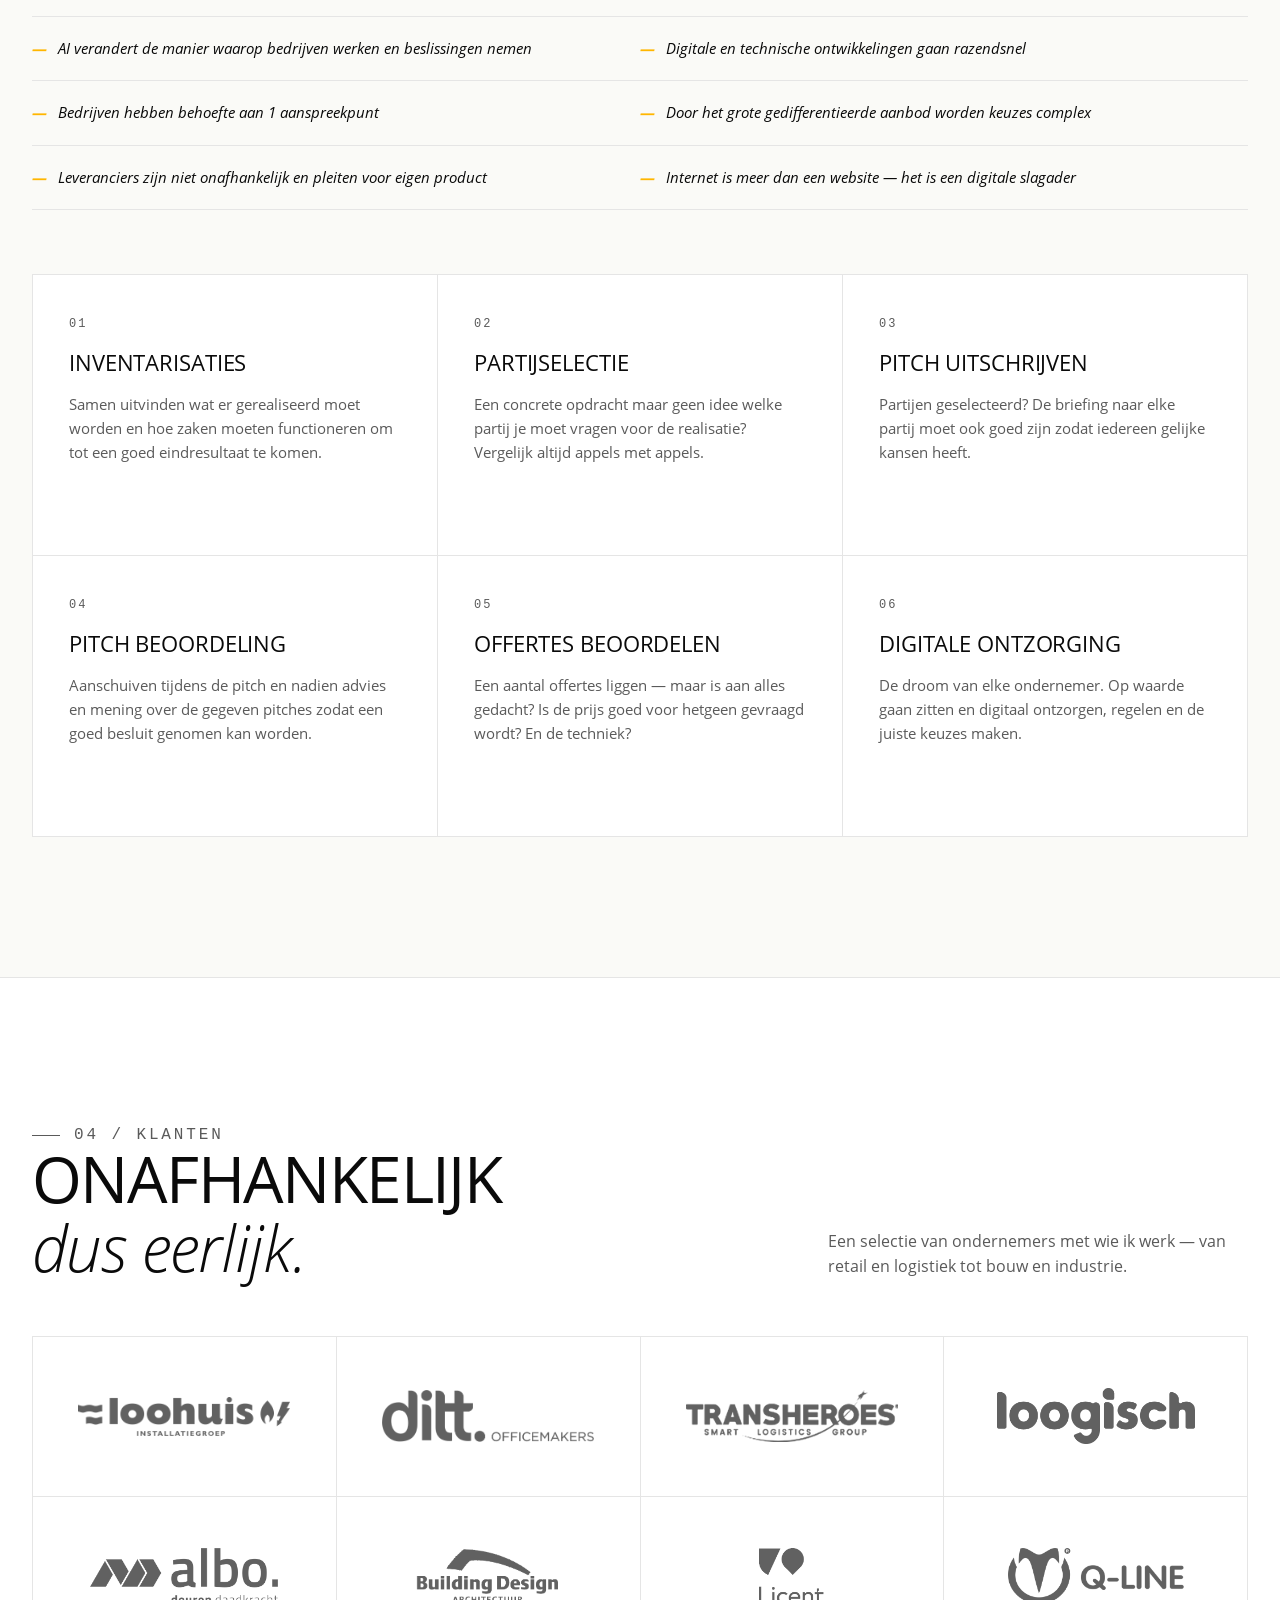
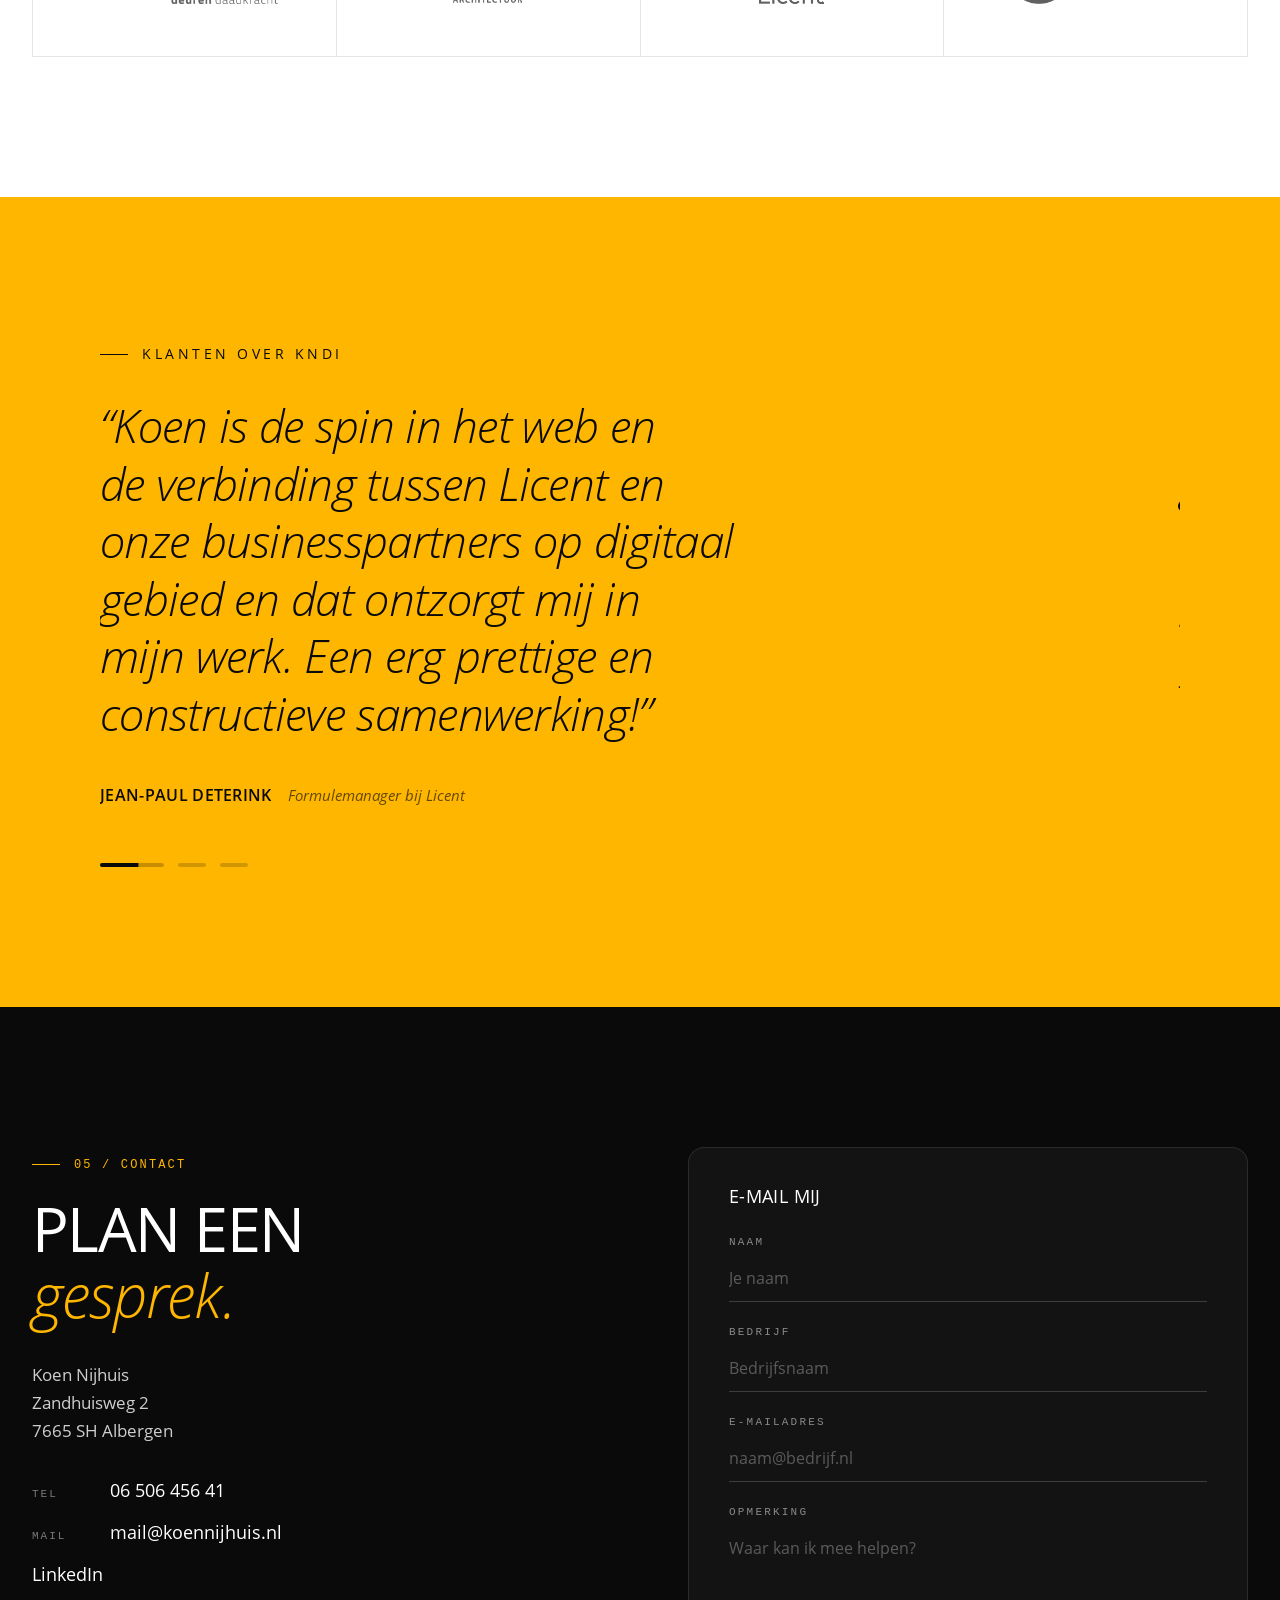
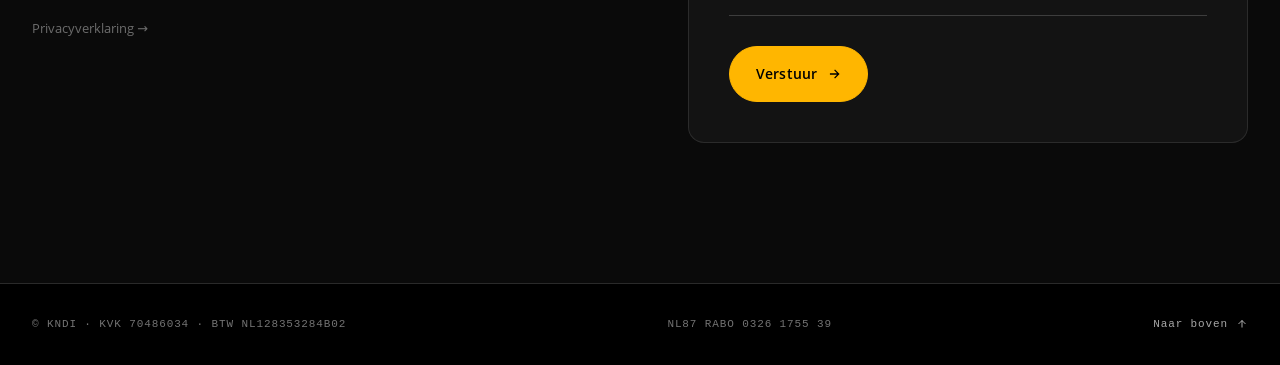
==== commit 44ad59f8: "Fix typo: ideeën (extra e)" ====
--- a/index.html
+++ b/index.html
@@ -101,7 +101,7 @@
 
         <div class="ai-panel r-up d2">
           <p class="eyebrow">Versnellen met <span class="ai-mark">AI</span></p>
-          <h3>Software-ide&euml;n snel valideren</h3>
+          <h3>Software-idee&euml;n snel valideren</h3>
           <p>
             Niet elk idee hoeft direct uitgewerkt te worden tot een volledig
             softwareproject. Juist in een vroeg stadium is het waardevol om
